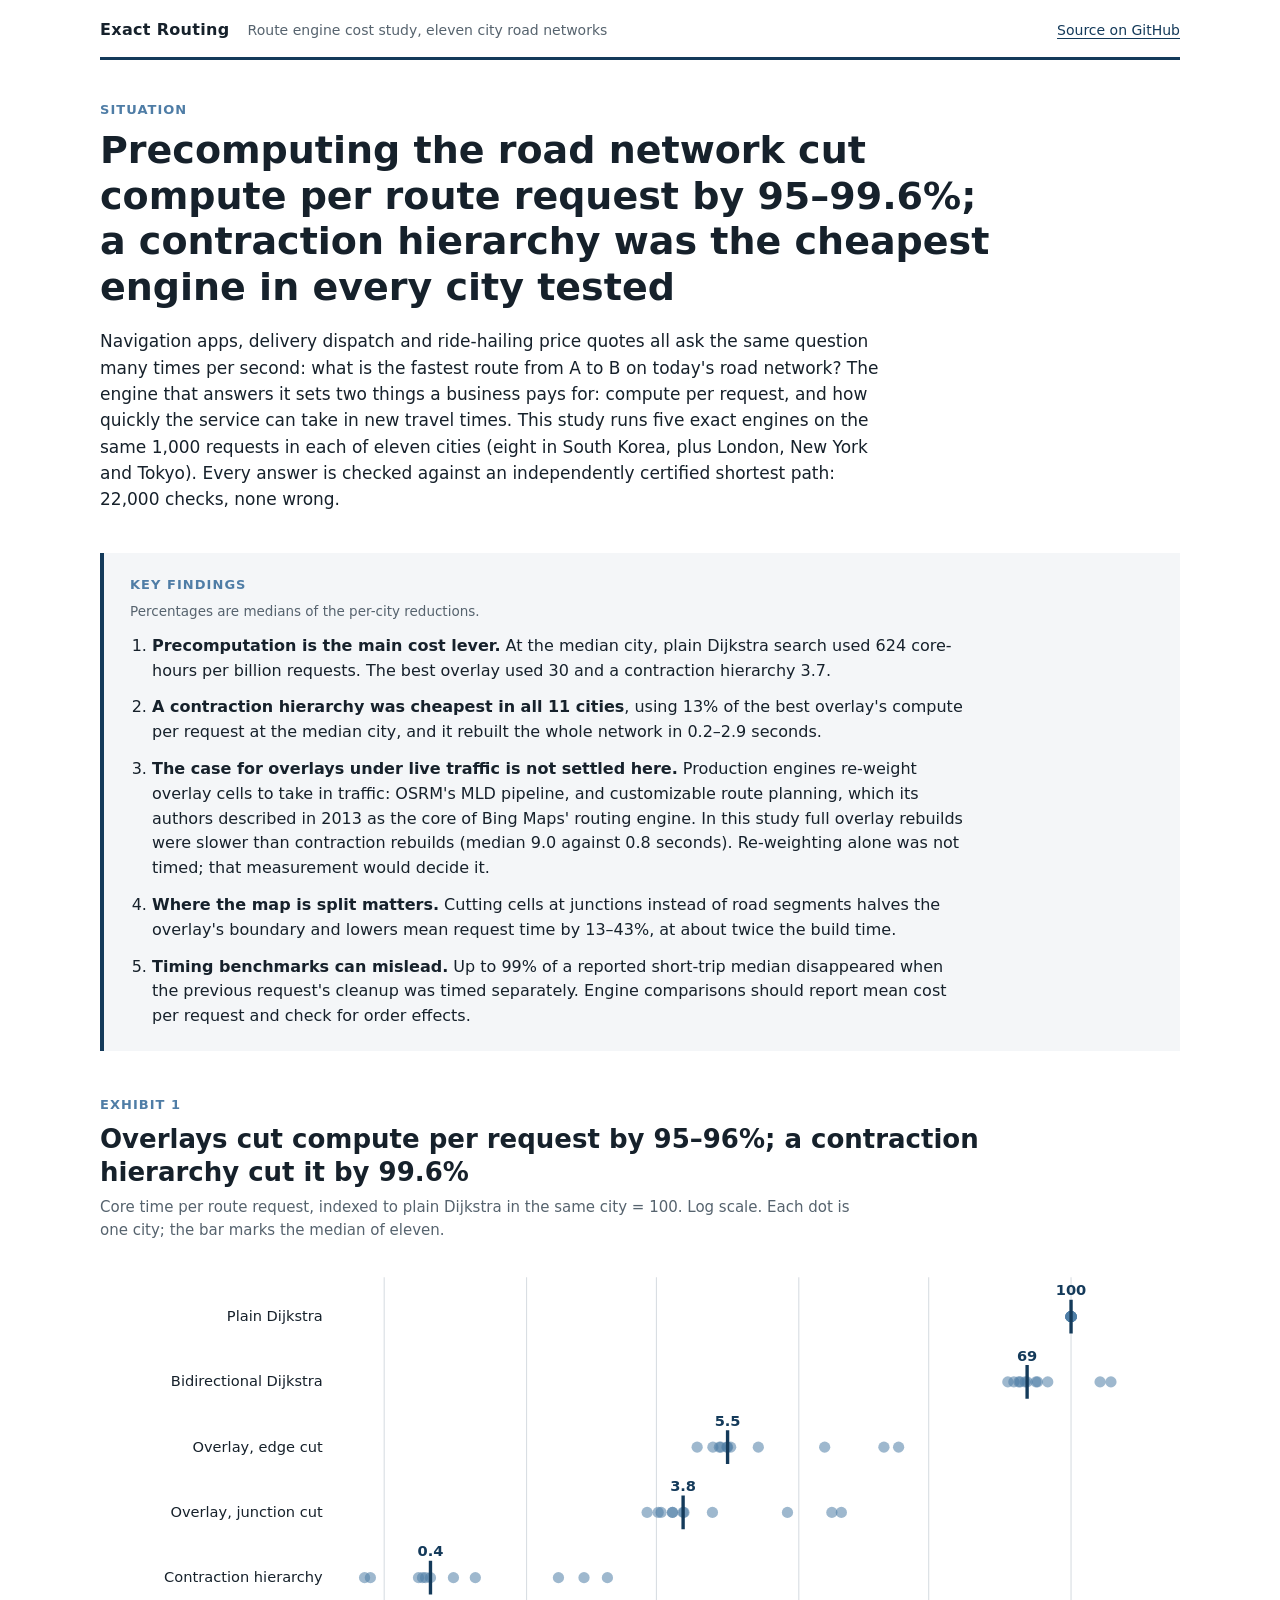
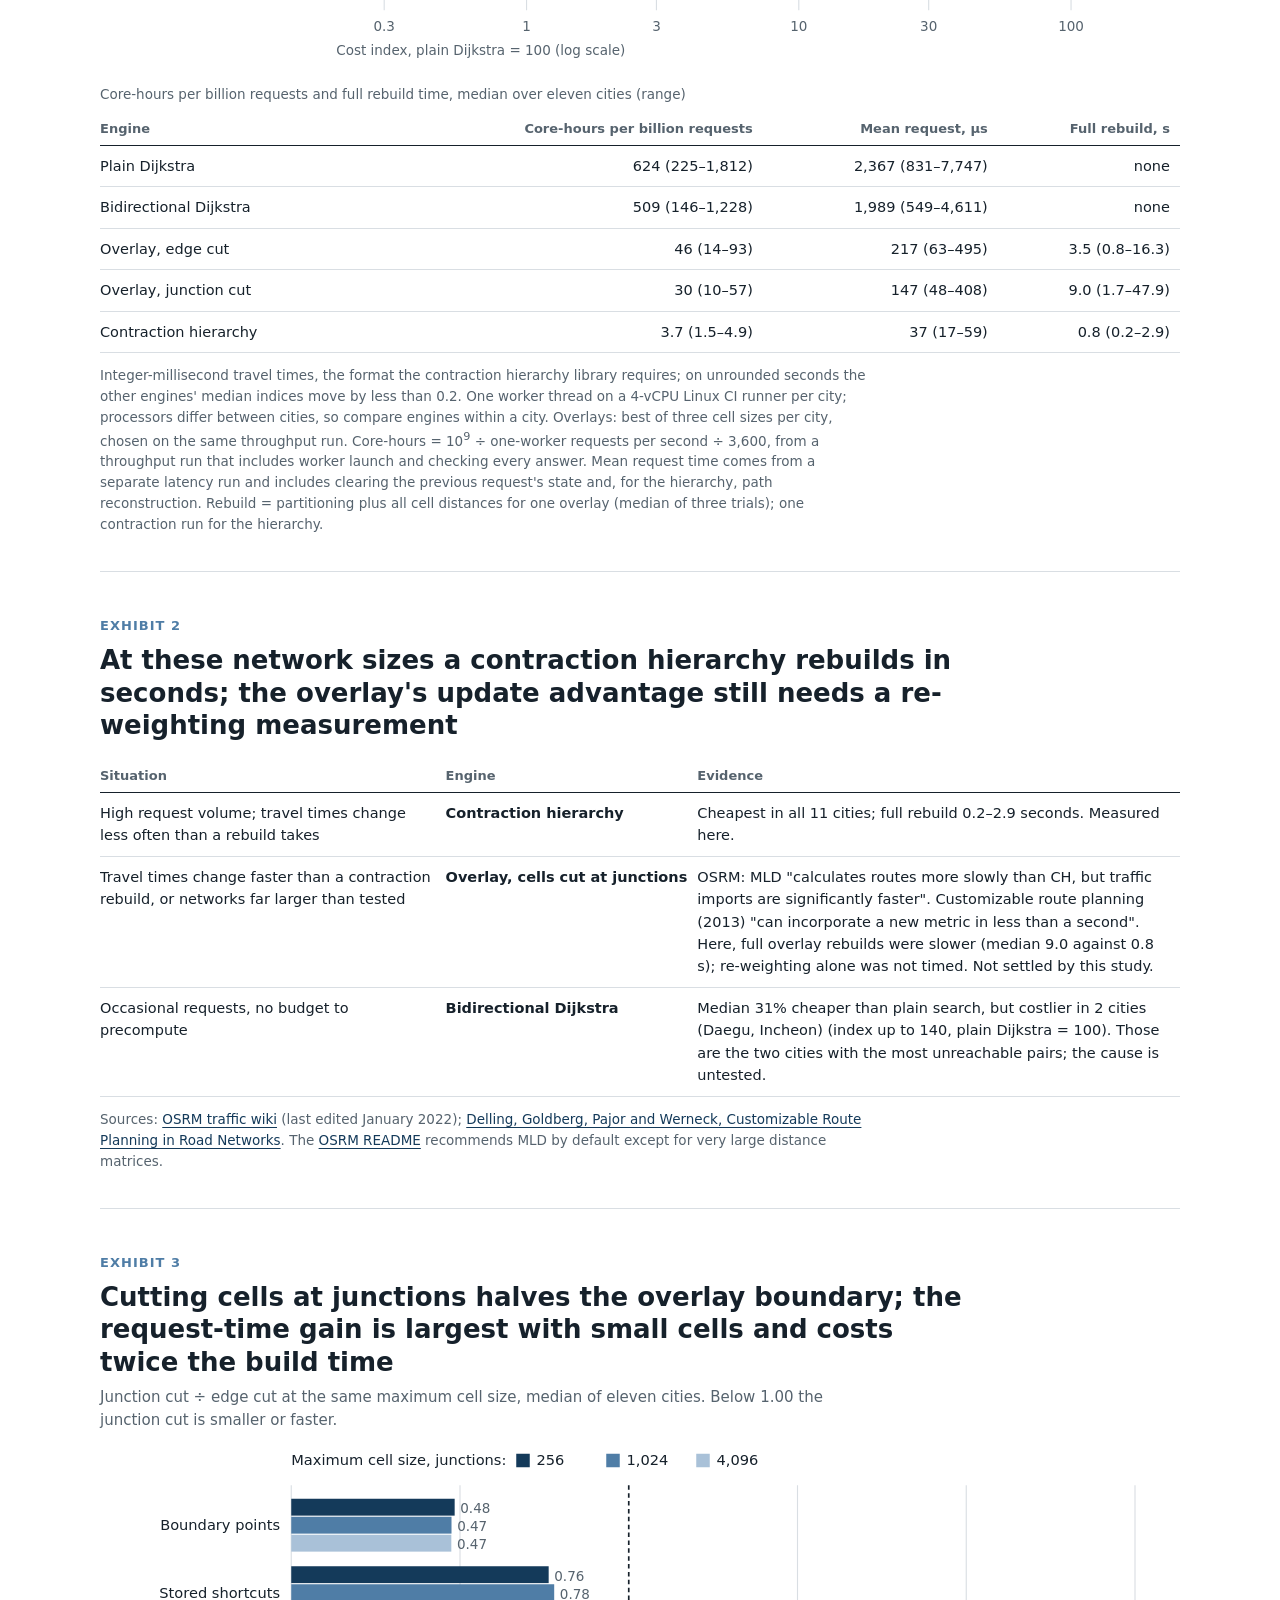
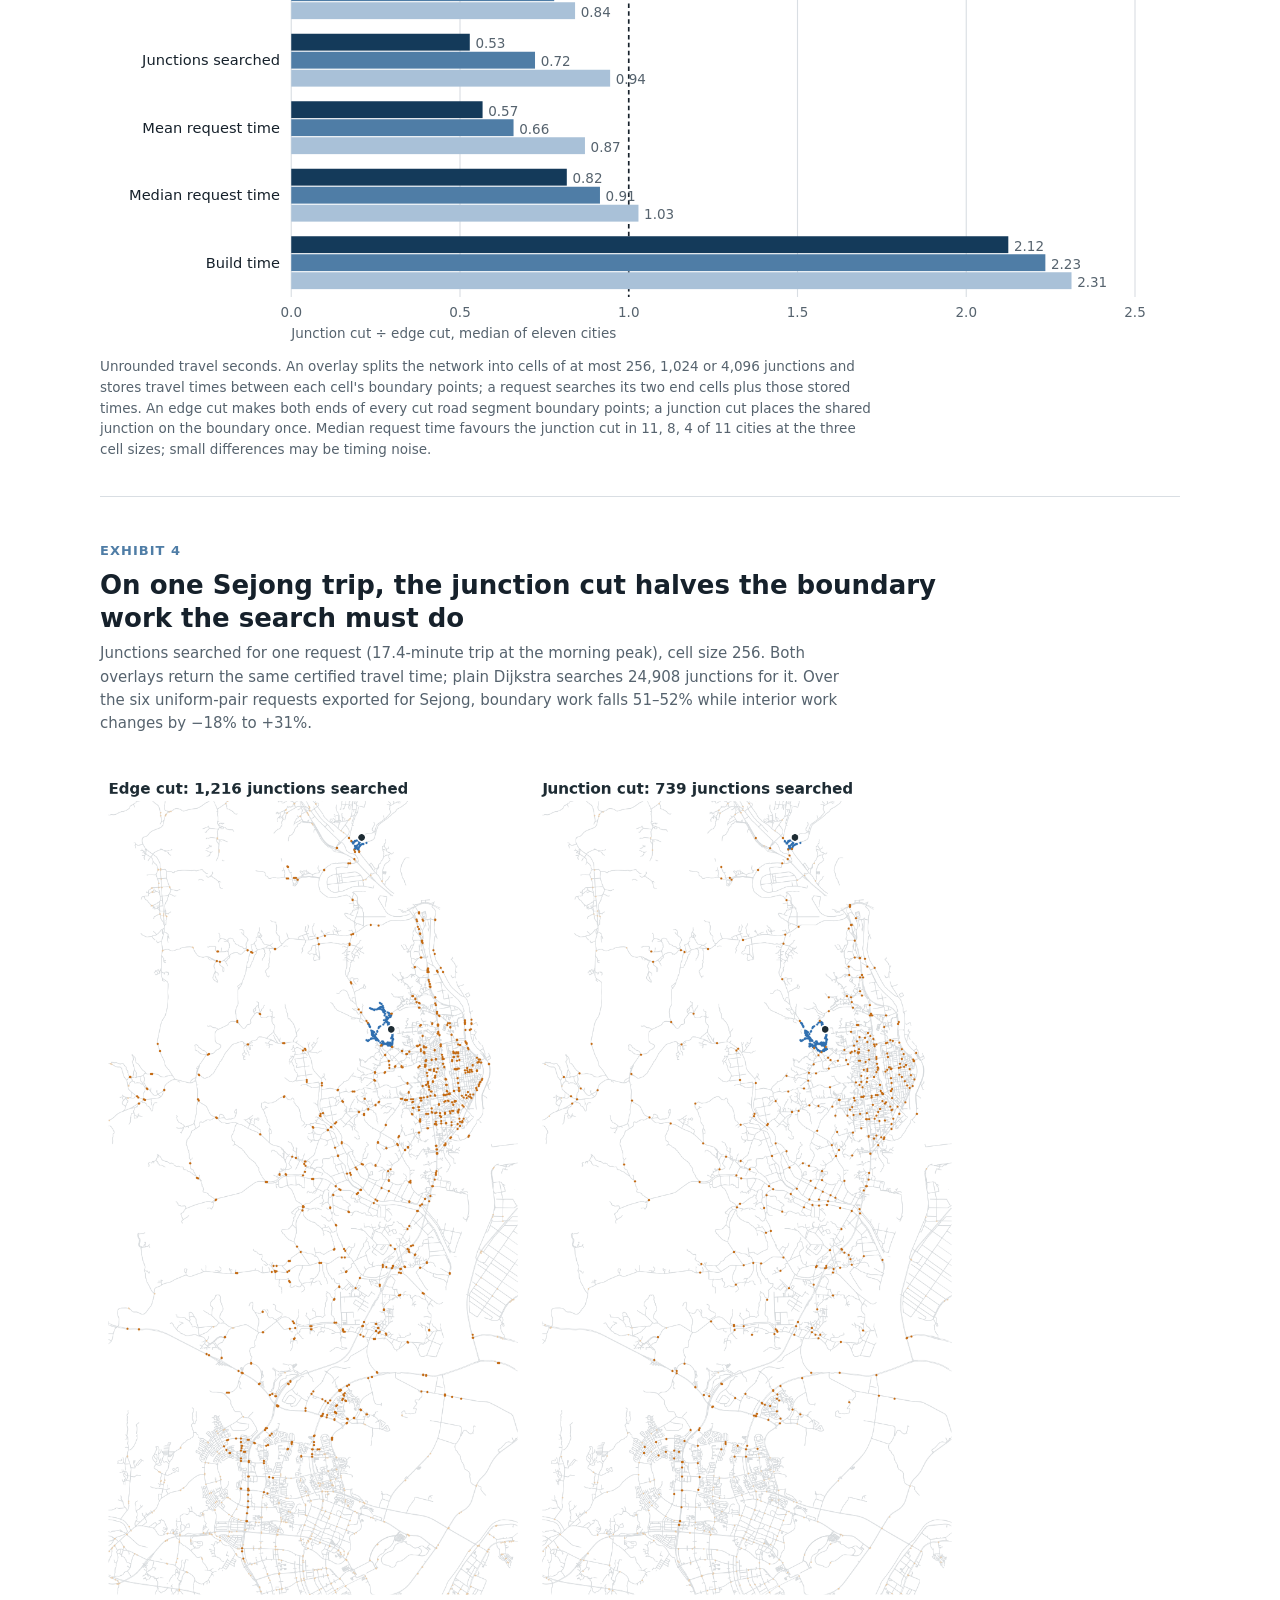
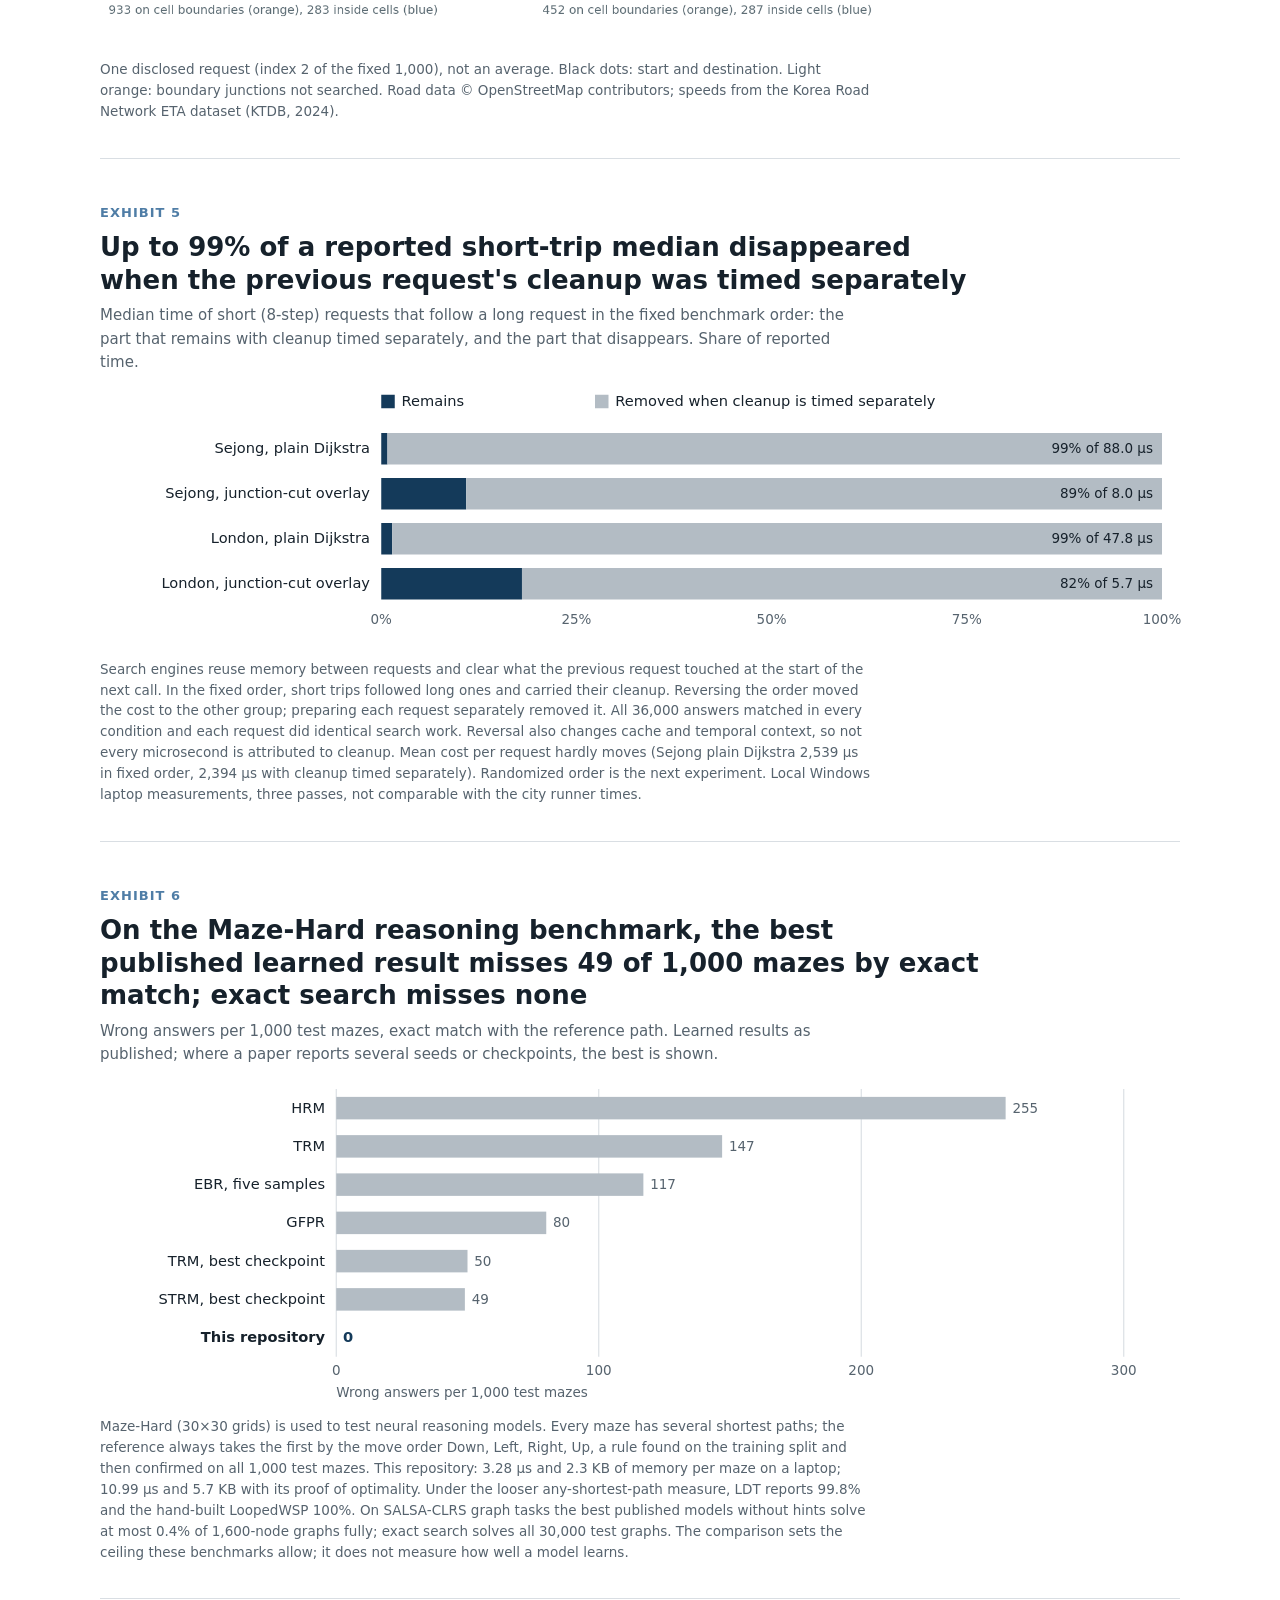
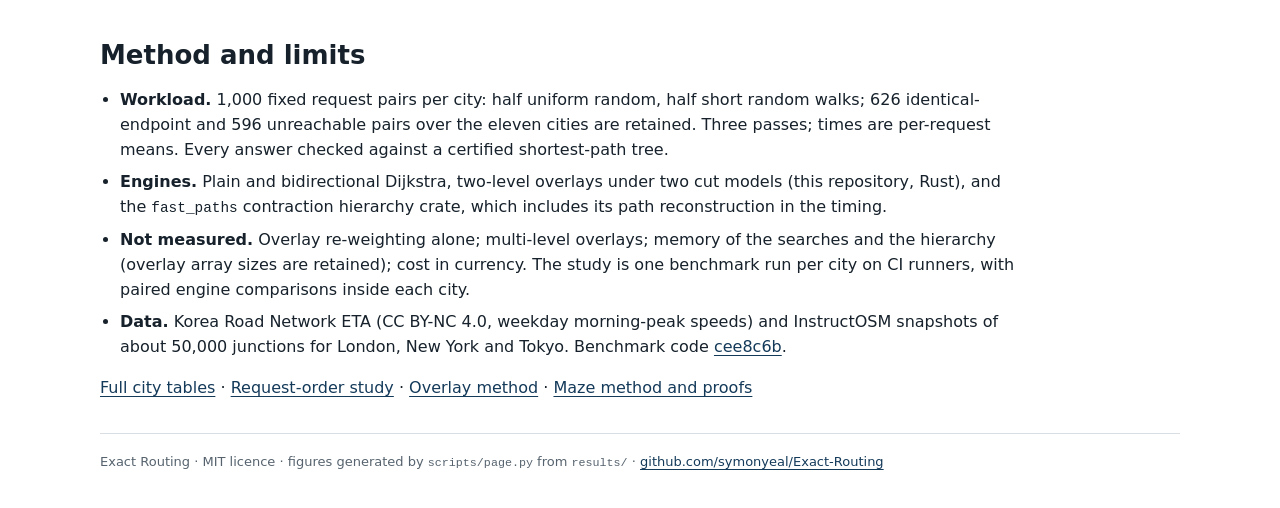
==== site/index.html @ 03e9a2f9 "Replace map viewer with a results page; rewrite README for engineers - site/: static results page wi" ====
<!doctype html>
<html lang="en">
<head>
<meta charset="utf-8">
<meta name="viewport" content="width=device-width,initial-scale=1">
<title>Exact Routing: route engine cost study</title>
<meta name="description" content="Compute cost per route request for five exact shortest-path engines on eleven city road networks, with every answer certified.">
<meta property="og:title" content="Exact Routing: route engine cost study">
<meta property="og:description" content="Compute per route request for five exact engines on eleven city road networks; 22,000 certified answers, none wrong.">
<meta property="og:image" content="sejong-query.png">
<link rel="icon" href="data:image/svg+xml,%3Csvg xmlns='http://www.w3.org/2000/svg' viewBox='0 0 32 32'%3E%3Crect width='32' height='32' rx='6' fill='%23143a5a'/%3E%3Cpath d='M7 24V8h6l6 8 6-8' fill='none' stroke='white' stroke-width='3'/%3E%3C/svg%3E">
<link rel="stylesheet" href="style.css">
<script defer src="data.js"></script>
<script defer src="app.js"></script>
</head>
<body>
<a class="skip" href="#summary">Skip to summary</a>
<header class="mast wrap">
  <a class="name" href="./">Exact Routing</a>
  <span class="what">Route engine cost study, eleven city road networks</span>
  <a class="repo" href="https://github.com/symonyeal/Exact-Routing">Source on GitHub</a>
</header>

<main>
<section class="lead wrap">
  <p class="kicker">Situation</p>
  <h1>Precomputing the road network cut compute per route request by <span data-fact="red_all">95–99.6%</span>; a contraction hierarchy was the cheapest engine in every city tested</h1>
  <p class="intro">Navigation apps, delivery dispatch and ride-hailing price quotes all ask the same question many times per second: what is the fastest route from A to B on today's road network? The engine that answers it sets two things a business pays for: compute per request, and how quickly the service can take in new travel times. This study runs five exact engines on the same 1,000 requests in each of eleven cities (eight in South Korea, plus London, New York and Tokyo). Every answer is checked against an independently certified shortest path: <span data-fact="answers">22,000</span> checks, none wrong.</p>
</section>

<section id="summary" class="wrap summary" aria-labelledby="summary-h">
  <h2 id="summary-h" class="label">Key findings</h2>
  <p class="aside">Percentages are medians of the per-city reductions.</p>
  <ol class="findings">
    <li><b>Precomputation is the main cost lever.</b> At the median city, plain Dijkstra search used <span data-fact="dijkstra_ch"></span> core-hours per billion requests. The best overlay used <span data-fact="hyper_ch"></span> and a contraction hierarchy <span data-fact="ch_ch"></span>.</li>
    <li><b>A contraction hierarchy was cheapest in <span data-fact="ch_wins"></span> cities</b>, using <span data-fact="ch_vs_hyper"></span> of the best overlay's compute per request at the median city, and it rebuilt the whole network in <span data-fact="ch_build"></span>.</li>
    <li><b>The case for overlays under live traffic is not settled here.</b> Production engines re-weight overlay cells to take in traffic: OSRM's MLD pipeline, and customizable route planning, which its authors described in 2013 as the core of Bing Maps' routing engine. In this study full overlay rebuilds were slower than contraction rebuilds (median <span data-fact="hyper_build"></span> against <span data-fact="ch_build_med"></span> seconds). Re-weighting alone was not timed; that measurement would decide it.</li>
    <li><b>Where the map is split matters.</b> Cutting cells at junctions instead of road segments halves the overlay's boundary and lowers mean request time by <span data-fact="cut_mean"></span>, at about twice the build time.</li>
    <li><b>Timing benchmarks can mislead.</b> Up to <span data-fact="carry_max"></span> of a reported short-trip median disappeared when the previous request's cleanup was timed separately. Engine comparisons should report mean cost per request and check for order effects.</li>
  </ol>
</section>

<section class="exhibit wrap" aria-labelledby="e1">
  <p class="num">Exhibit 1</p>
  <h2 id="e1">Overlays cut compute per request by <span data-fact="red_overlay">95–96%</span>; a contraction hierarchy cut it by <span data-fact="red_ch">99.6%</span></h2>
  <p class="sub">Core time per route request, indexed to plain Dijkstra in the same city = 100. Log scale. Each dot is one city; the bar marks the median of eleven.</p>
  <div id="cost-chart" class="chart" role="img" aria-label="Cost index by engine, one dot per city"></div>
  <div class="scroll"><table id="cost-table"><caption>Core-hours per billion requests and full rebuild time, median over eleven cities (range)</caption><thead><tr><th>Engine</th><th>Core-hours per billion requests</th><th>Mean request, µs</th><th>Full rebuild, s</th></tr></thead><tbody></tbody></table></div>
  <p class="note">Integer-millisecond travel times, the format the contraction hierarchy library requires; on unrounded seconds the other engines' median indices move by less than 0.2. One worker thread on a 4-vCPU Linux CI runner per city; processors differ between cities, so compare engines within a city. Overlays: best of three cell sizes per city, chosen on the same throughput run. Core-hours = 10<sup>9</sup> ÷ one-worker requests per second ÷ 3,600, from a throughput run that includes worker launch and checking every answer. Mean request time comes from a separate latency run and includes clearing the previous request's state and, for the hierarchy, path reconstruction. Rebuild = partitioning plus all cell distances for one overlay (median of three trials); one contraction run for the hierarchy.</p>
</section>

<section class="exhibit wrap" aria-labelledby="e2">
  <p class="num">Exhibit 2</p>
  <h2 id="e2">At these network sizes a contraction hierarchy rebuilds in seconds; the overlay's update advantage still needs a re-weighting measurement</h2>
  <div class="scroll"><table class="decide">
    <thead><tr><th>Situation</th><th>Engine</th><th>Evidence</th></tr></thead>
    <tbody>
      <tr><td>High request volume; travel times change less often than a rebuild takes</td><td>Contraction hierarchy</td><td>Cheapest in <span data-fact="ch_wins"></span> cities; full rebuild <span data-fact="ch_build"></span>. Measured here.</td></tr>
      <tr><td>Travel times change faster than a contraction rebuild, or networks far larger than tested</td><td>Overlay, cells cut at junctions</td><td>OSRM: MLD "calculates routes more slowly than CH, but traffic imports are significantly faster". Customizable route planning (2013) "can incorporate a new metric in less than a second". Here, full overlay rebuilds were slower (median <span data-fact="hyper_build"></span> against <span data-fact="ch_build_med"></span> s); re-weighting alone was not timed. Not settled by this study.</td></tr>
      <tr><td>Occasional requests, no budget to precompute</td><td>Bidirectional Dijkstra</td><td>Median <span data-fact="bidi_saving"></span> cheaper than plain search, but costlier in <span data-fact="bidi_over"></span> (index up to <span data-fact="bidi_max"></span>, plain Dijkstra = 100). Those are the two cities with the most unreachable pairs; the cause is untested.</td></tr>
    </tbody>
  </table></div>
  <p class="note">Sources: <a href="https://github.com/Project-OSRM/osrm-backend/wiki/Traffic">OSRM traffic wiki</a> (last edited January 2022); <a href="https://www.microsoft.com/en-us/research/publication/customizable-route-planning-in-road-networks/">Delling, Goldberg, Pajor and Werneck, Customizable Route Planning in Road Networks</a>. The <a href="https://github.com/Project-OSRM/osrm-backend">OSRM README</a> recommends MLD by default except for very large distance matrices.</p>
</section>

<section class="exhibit wrap" aria-labelledby="e3">
  <p class="num">Exhibit 3</p>
  <h2 id="e3">Cutting cells at junctions halves the overlay boundary; the request-time gain is largest with small cells and costs twice the build time</h2>
  <p class="sub">Junction cut ÷ edge cut at the same maximum cell size, median of eleven cities. Below 1.00 the junction cut is smaller or faster.</p>
  <div id="cut-chart" class="chart" role="img" aria-label="Junction cut to edge cut ratios by measure and cell size"></div>
  <p class="note">Unrounded travel seconds. An overlay splits the network into cells of at most 256, 1,024 or 4,096 junctions and stores travel times between each cell's boundary points; a request searches its two end cells plus those stored times. An edge cut makes both ends of every cut road segment boundary points; a junction cut places the shared junction on the boundary once. Median request time favours the junction cut in <span data-fact="p50_wins"></span> cities at the three cell sizes; small differences may be timing noise.</p>
</section>

<section class="exhibit wrap" aria-labelledby="e4">
  <p class="num">Exhibit 4</p>
  <h2 id="e4">On one Sejong trip, the junction cut halves the boundary work the search must do</h2>
  <p class="sub">Junctions searched for one request (17.4-minute trip at the morning peak), cell size 256. Both overlays return the same certified travel time; plain Dijkstra searches 24,908 junctions for it. Over the six uniform-pair requests exported for Sejong, boundary work falls 51–52% while interior work changes by −18% to +31%.</p>
  <figure><img src="sejong-query.png" width="1425" height="1488" alt="Two maps of Sejong. Left, edge cut: 933 boundary junctions and 283 interior junctions searched. Right, junction cut: 452 boundary and 287 interior junctions searched."></figure>
  <p class="note">One disclosed request (index 2 of the fixed 1,000), not an average. Black dots: start and destination. Light orange: boundary junctions not searched. Road data © OpenStreetMap contributors; speeds from the Korea Road Network ETA dataset (KTDB, 2024).</p>
</section>

<section class="exhibit wrap" aria-labelledby="e5">
  <p class="num">Exhibit 5</p>
  <h2 id="e5">Up to <span data-fact="carry_max">99%</span> of a reported short-trip median disappeared when the previous request's cleanup was timed separately</h2>
  <p class="sub">Median time of short (8-step) requests that follow a long request in the fixed benchmark order: the part that remains with cleanup timed separately, and the part that disappears. Share of reported time.</p>
  <div id="order-chart" class="chart" role="img" aria-label="Share of reported time that is inherited cleanup"></div>
  <p class="note">Search engines reuse memory between requests and clear what the previous request touched at the start of the next call. In the fixed order, short trips followed long ones and carried their cleanup. Reversing the order moved the cost to the other group; preparing each request separately removed it. All 36,000 answers matched in every condition and each request did identical search work. Reversal also changes cache and temporal context, so not every microsecond is attributed to cleanup. Mean cost per request hardly moves (Sejong plain Dijkstra 2,539 µs in fixed order, 2,394 µs with cleanup timed separately). Randomized order is the next experiment. Local Windows laptop measurements, three passes, not comparable with the city runner times.</p>
</section>

<section class="exhibit wrap" aria-labelledby="e6">
  <p class="num">Exhibit 6</p>
  <h2 id="e6">On the Maze-Hard reasoning benchmark, the best published learned result misses <span data-fact="maze_best">49</span> of 1,000 mazes by exact match; exact search misses none</h2>
  <p class="sub">Wrong answers per 1,000 test mazes, exact match with the reference path. Learned results as published; where a paper reports several seeds or checkpoints, the best is shown.</p>
  <div id="maze-chart" class="chart" role="img" aria-label="Wrong answers per 1,000 mazes by method"></div>
  <p class="note">Maze-Hard (30×30 grids) is used to test neural reasoning models. Every maze has several shortest paths; the reference always takes the first by the move order Down, Left, Right, Up, a rule found on the training split and then confirmed on all 1,000 test mazes. This repository: <span data-fact="maze_us"></span> µs and <span data-fact="maze_heap"></span> of memory per maze on a laptop; <span data-fact="maze_cert_us"></span> µs and <span data-fact="maze_cert_heap"></span> with its proof of optimality. Under the looser any-shortest-path measure, LDT reports 99.8% and the hand-built LoopedWSP 100%. On SALSA-CLRS graph tasks the best published models without hints solve at most 0.4% of 1,600-node graphs fully; exact search solves all <span data-fact="salsa"></span> test graphs. The comparison sets the ceiling these benchmarks allow; it does not measure how well a model learns.</p>
</section>

<section class="wrap method" aria-labelledby="m">
  <h2 id="m">Method and limits</h2>
  <ul>
    <li><b>Workload.</b> 1,000 fixed request pairs per city: half uniform random, half short random walks; 626 identical-endpoint and 596 unreachable pairs over the eleven cities are retained. Three passes; times are per-request means. Every answer checked against a certified shortest-path tree.</li>
    <li><b>Engines.</b> Plain and bidirectional Dijkstra, two-level overlays under two cut models (this repository, Rust), and the <code>fast_paths</code> contraction hierarchy crate, which includes its path reconstruction in the timing.</li>
    <li><b>Not measured.</b> Overlay re-weighting alone; multi-level overlays; memory of the searches and the hierarchy (overlay array sizes are retained); cost in currency. The study is one benchmark run per city on CI runners, with paired engine comparisons inside each city.</li>
    <li><b>Data.</b> Korea Road Network ETA (CC BY-NC 4.0, weekday morning-peak speeds) and InstructOSM snapshots of about 50,000 junctions for London, New York and Tokyo. Benchmark code <a id="producer" href="https://github.com/symonyeal/Exact-Routing">cee8c6b</a>.</li>
  </ul>
  <p><a href="https://github.com/symonyeal/Exact-Routing/blob/main/results/metro.md">Full city tables</a> · <a href="https://github.com/symonyeal/Exact-Routing/blob/main/results/insights.md">Request-order study</a> · <a href="https://github.com/symonyeal/Exact-Routing/blob/main/docs/sparse.md">Overlay method</a> · <a href="https://github.com/symonyeal/Exact-Routing/blob/main/docs/grid.md">Maze method and proofs</a></p>
</section>
</main>

<footer class="wrap foot">Exact Routing · MIT licence · figures generated by <code>scripts/page.py</code> from <code>results/</code> · <a href="https://github.com/symonyeal/Exact-Routing">github.com/symonyeal/Exact-Routing</a></footer>
</body>
</html>
---- site/style.css ----
:root {
  --bg: #ffffff;
  --ink: #16212b;
  --muted: #56636e;
  --rule: #d9dee3;
  --accent: #143a5a;
  --accent-2: #4f7da6;
  --accent-3: #a9c1d8;
  --context: #b3bcc4;
  --warn: #b5541c;
  --panel: #f4f6f8;
  color-scheme: light;
}
@media (prefers-color-scheme: dark) {
  :root:not([data-theme="light"]) {
    --bg: #11171d; --ink: #e6eaee; --muted: #9aa6b1; --rule: #2a333c; --accent: #8db8e0;
    --accent-2: #5f8fbb; --accent-3: #36516b; --context: #56636e; --warn: #e08a52; --panel: #182029;
    color-scheme: dark;
  }
}
:root[data-theme="dark"] {
  --bg: #11171d; --ink: #e6eaee; --muted: #9aa6b1; --rule: #2a333c; --accent: #8db8e0;
  --accent-2: #5f8fbb; --accent-3: #36516b; --context: #56636e; --warn: #e08a52; --panel: #182029;
  color-scheme: dark;
}

* { box-sizing: border-box; }
body { margin: 0; background: var(--bg); color: var(--ink);
  font: 16px/1.55 "Segoe UI", system-ui, -apple-system, Helvetica, Arial, sans-serif; }
a { color: var(--accent); text-underline-offset: 3px; }
a:focus-visible { outline: 2px solid var(--accent); outline-offset: 2px; }
code { font: 0.9em ui-monospace, Consolas, monospace; }
.wrap { width: min(1080px, 100% - 32px); margin-inline: auto; }
.skip { position: absolute; left: -999px; }
.skip:focus { left: 12px; top: 12px; background: var(--bg); padding: 8px; z-index: 2; }

.mast { display: flex; flex-wrap: wrap; align-items: baseline; gap: 6px 18px; padding: 18px 0 14px;
  border-bottom: 3px solid var(--accent); }
.name { font-weight: 700; color: var(--ink); text-decoration: none; letter-spacing: .02em; }
.what { color: var(--muted); font-size: 14px; }
.repo { margin-left: auto; font-size: 14px; }

.lead { padding: 40px 0 8px; }
.kicker, .num, .label { font-size: 13px; font-weight: 700; letter-spacing: .08em; text-transform: uppercase;
  color: var(--accent-2); margin: 0 0 8px; }
h1 { font-size: clamp(26px, 3.4vw, 38px); line-height: 1.2; font-weight: 650; margin: 0 0 18px; max-width: 30ch; max-width: 900px; }
.intro { max-width: 72ch; color: var(--ink); font-size: 17px; margin: 0; }

.summary { margin-top: 32px; padding: 22px 26px; background: var(--panel); border-left: 4px solid var(--accent); }
.findings { margin: 0; padding-left: 22px; }
.findings li { margin: 0 0 12px; max-width: 80ch; }
.findings li:last-child { margin-bottom: 0; }
.findings b { color: var(--ink); }

.exhibit { padding: 44px 0 8px; border-bottom: 1px solid var(--rule); }
.exhibit h2, .method h2 { font-size: clamp(20px, 2.3vw, 26px); line-height: 1.25; font-weight: 650; margin: 0 0 8px; max-width: 880px; }
.sub { color: var(--muted); margin: 0 0 14px; max-width: 80ch; font-size: 15px; }
.note { color: var(--muted); font-size: 13.5px; max-width: 90ch; margin: 12px 0 28px; }
.chart { width: 100%; margin-bottom: 14px; }
.plot { display: block; overflow: visible; font-family: inherit; }
.plot text { fill: var(--ink); font-size: 13px; }
.plot .tick, .plot .axis, .plot .small { fill: var(--muted); font-size: 12px; }
.plot .value { fill: var(--accent); font-weight: 600; font-size: 13px; }
.plot .strong { font-weight: 650; }
.plot .inbar { fill: var(--ink); font-size: 12px; }
.plot .grid { stroke: var(--rule); stroke-width: 1; }
.plot .ref { stroke: var(--ink); stroke-width: 1.5; stroke-dasharray: 4 3; }
.plot .dot { fill: var(--accent-2); fill-opacity: .55; }
.plot .median { stroke: var(--accent); stroke-width: 3; }
.plot .s0 { fill: var(--accent); }
.plot .s1 { fill: var(--accent-2); }
.plot .s2 { fill: var(--accent-3); }
.plot .ctx { fill: var(--context); }
figure { margin: 0; }
figure img { width: 100%; max-width: 860px; height: auto; display: block; }
@media (prefers-color-scheme: dark) { :root:not([data-theme="light"]) figure img { border-radius: 4px; } }

.scroll { overflow-x: auto; }
table { border-collapse: collapse; width: 100%; font-size: 14.5px; font-variant-numeric: tabular-nums; margin-top: 8px; }
caption { text-align: left; color: var(--muted); font-size: 13.5px; padding-bottom: 6px; }
th { text-align: left; font-weight: 600; font-size: 13px; color: var(--muted); border-bottom: 1px solid var(--ink); padding: 8px 10px 6px 0; vertical-align: bottom; }
td { border-bottom: 1px solid var(--rule); padding: 9px 10px 9px 0; vertical-align: top; }
#cost-table td:not(:first-child), #cost-table th:not(:first-child) { text-align: right; }
.decide td:nth-child(2) { font-weight: 600; white-space: nowrap; }
.decide td:first-child { width: 32%; }

.method { padding: 40px 0 16px; }
.method ul { padding-left: 20px; max-width: 90ch; }
.method li { margin-bottom: 8px; }
.foot { border-top: 1px solid var(--rule); padding: 18px 0 36px; color: var(--muted); font-size: 13px; }

@media (max-width: 640px) {
  .repo { margin-left: 0; }
  .summary { padding: 18px 16px; }
  .decide td:nth-child(2) { white-space: normal; }
}
.aside { color: var(--muted); font-size: 13.5px; margin: -2px 0 12px; }
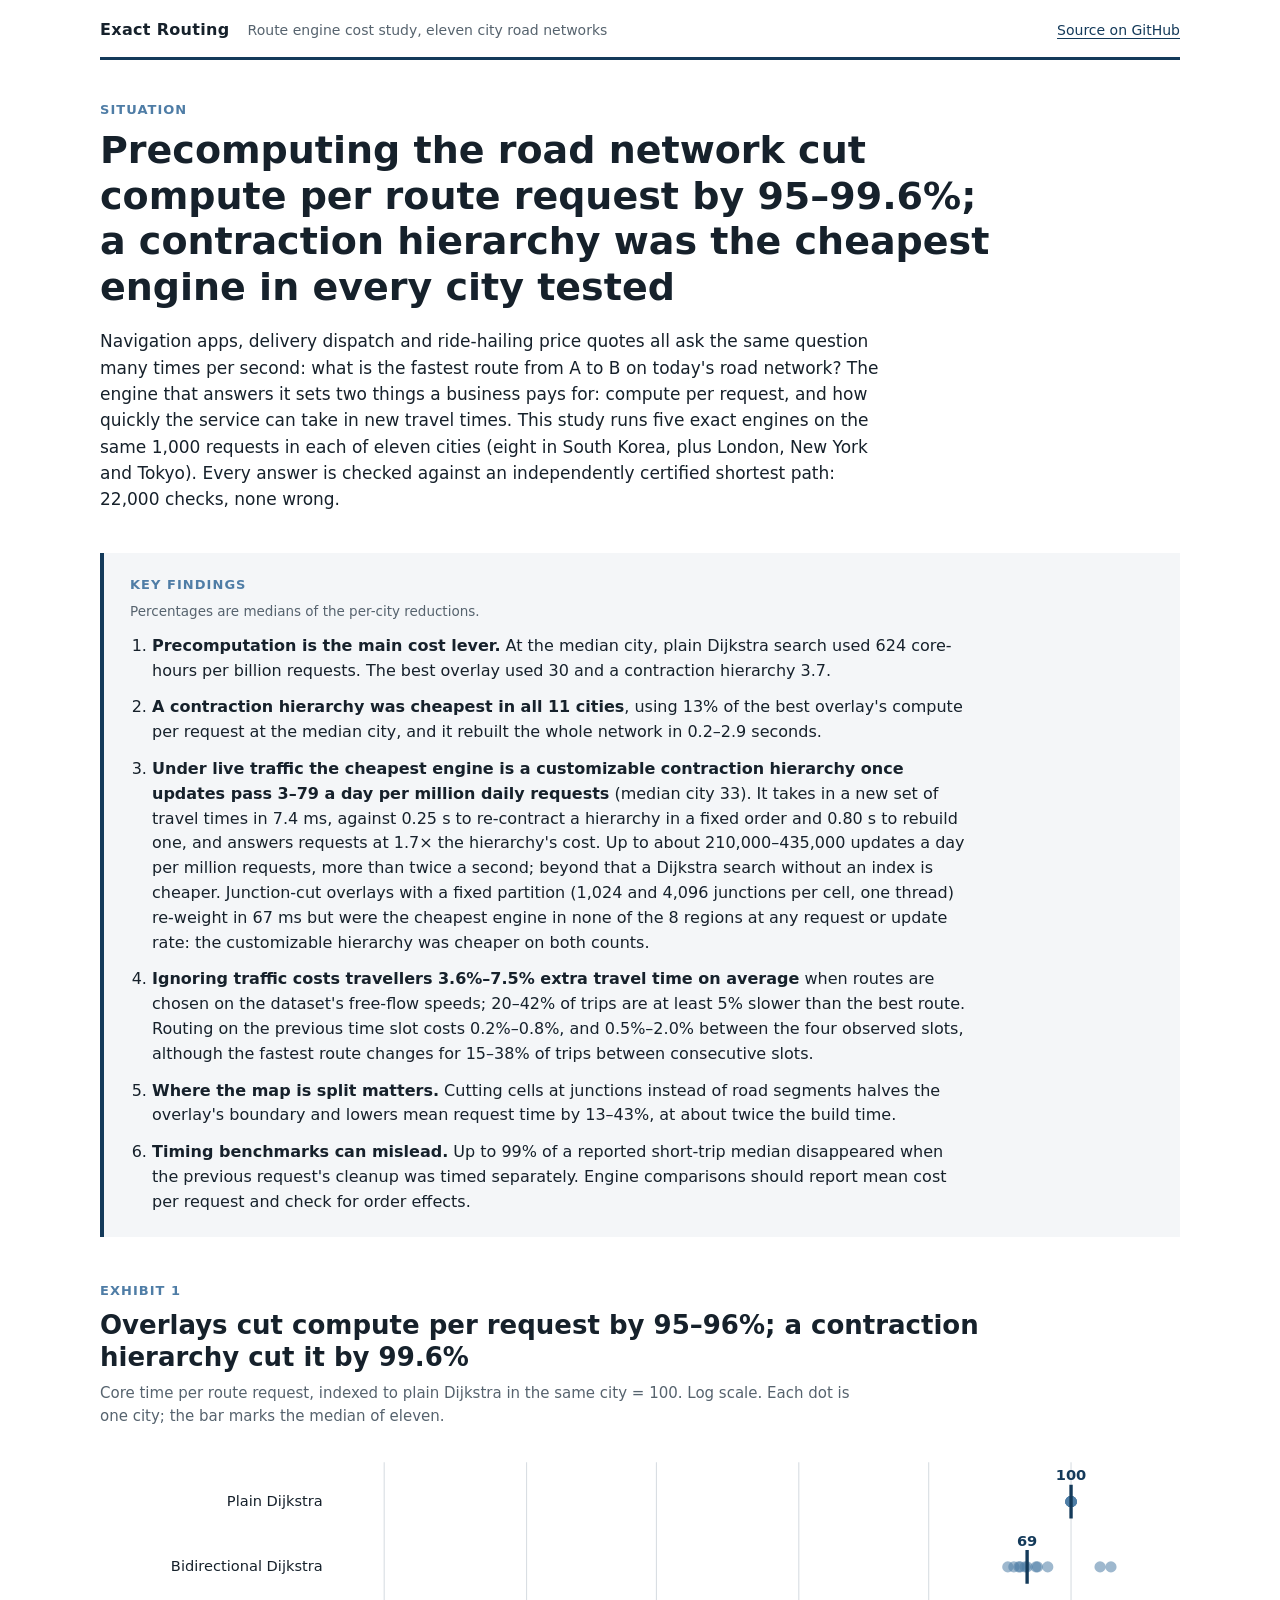
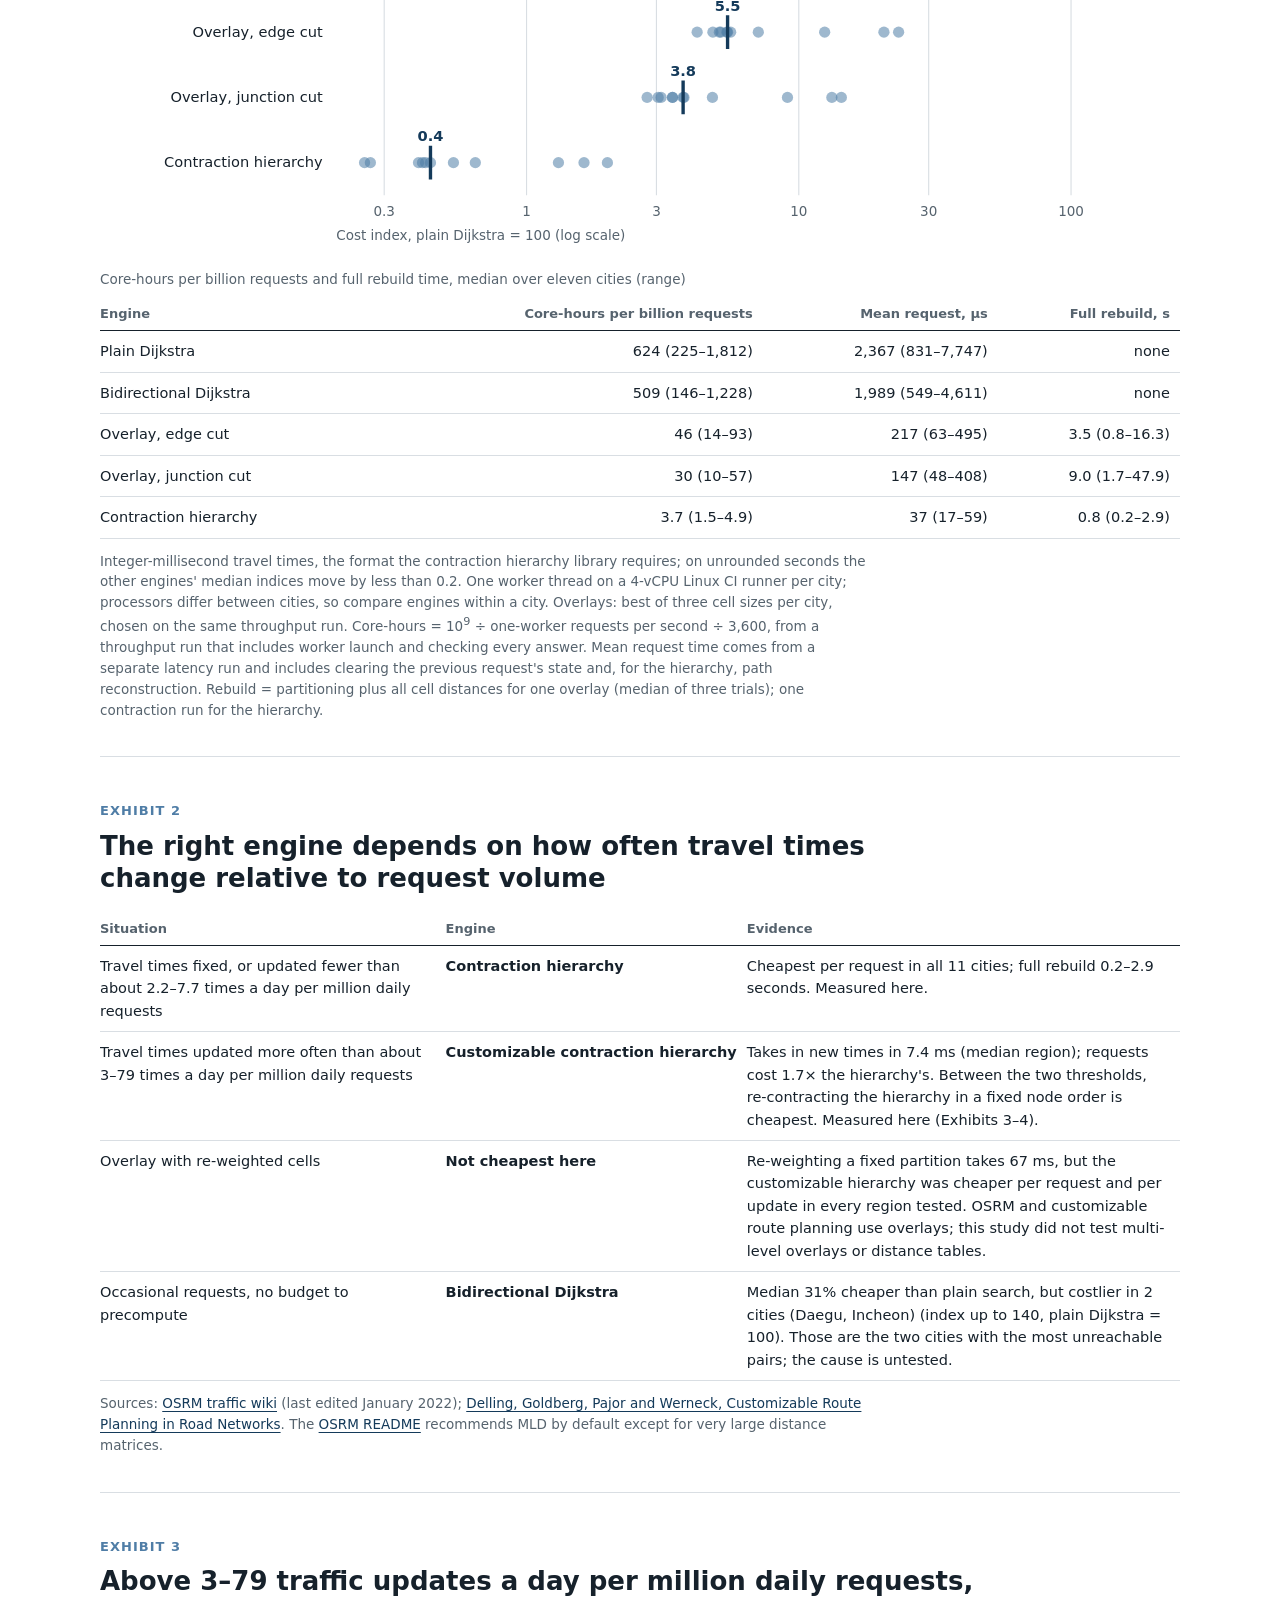
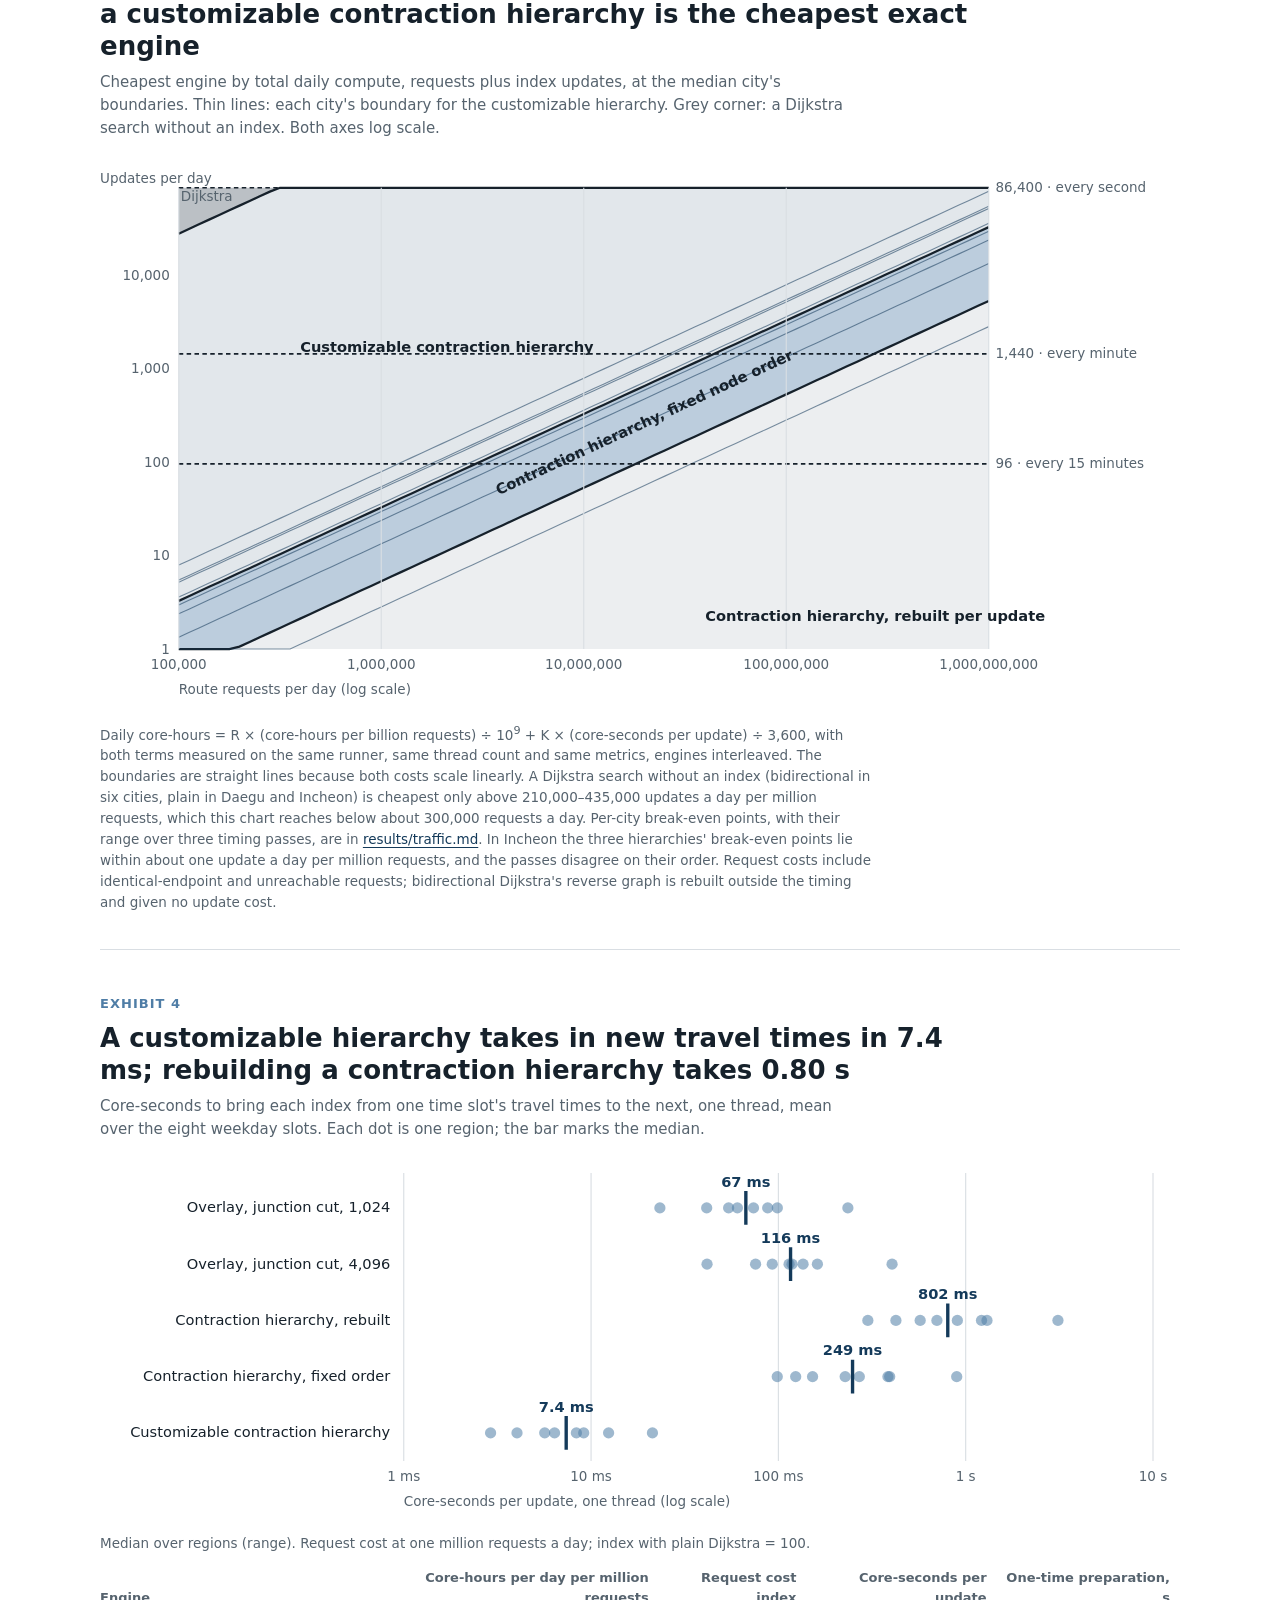
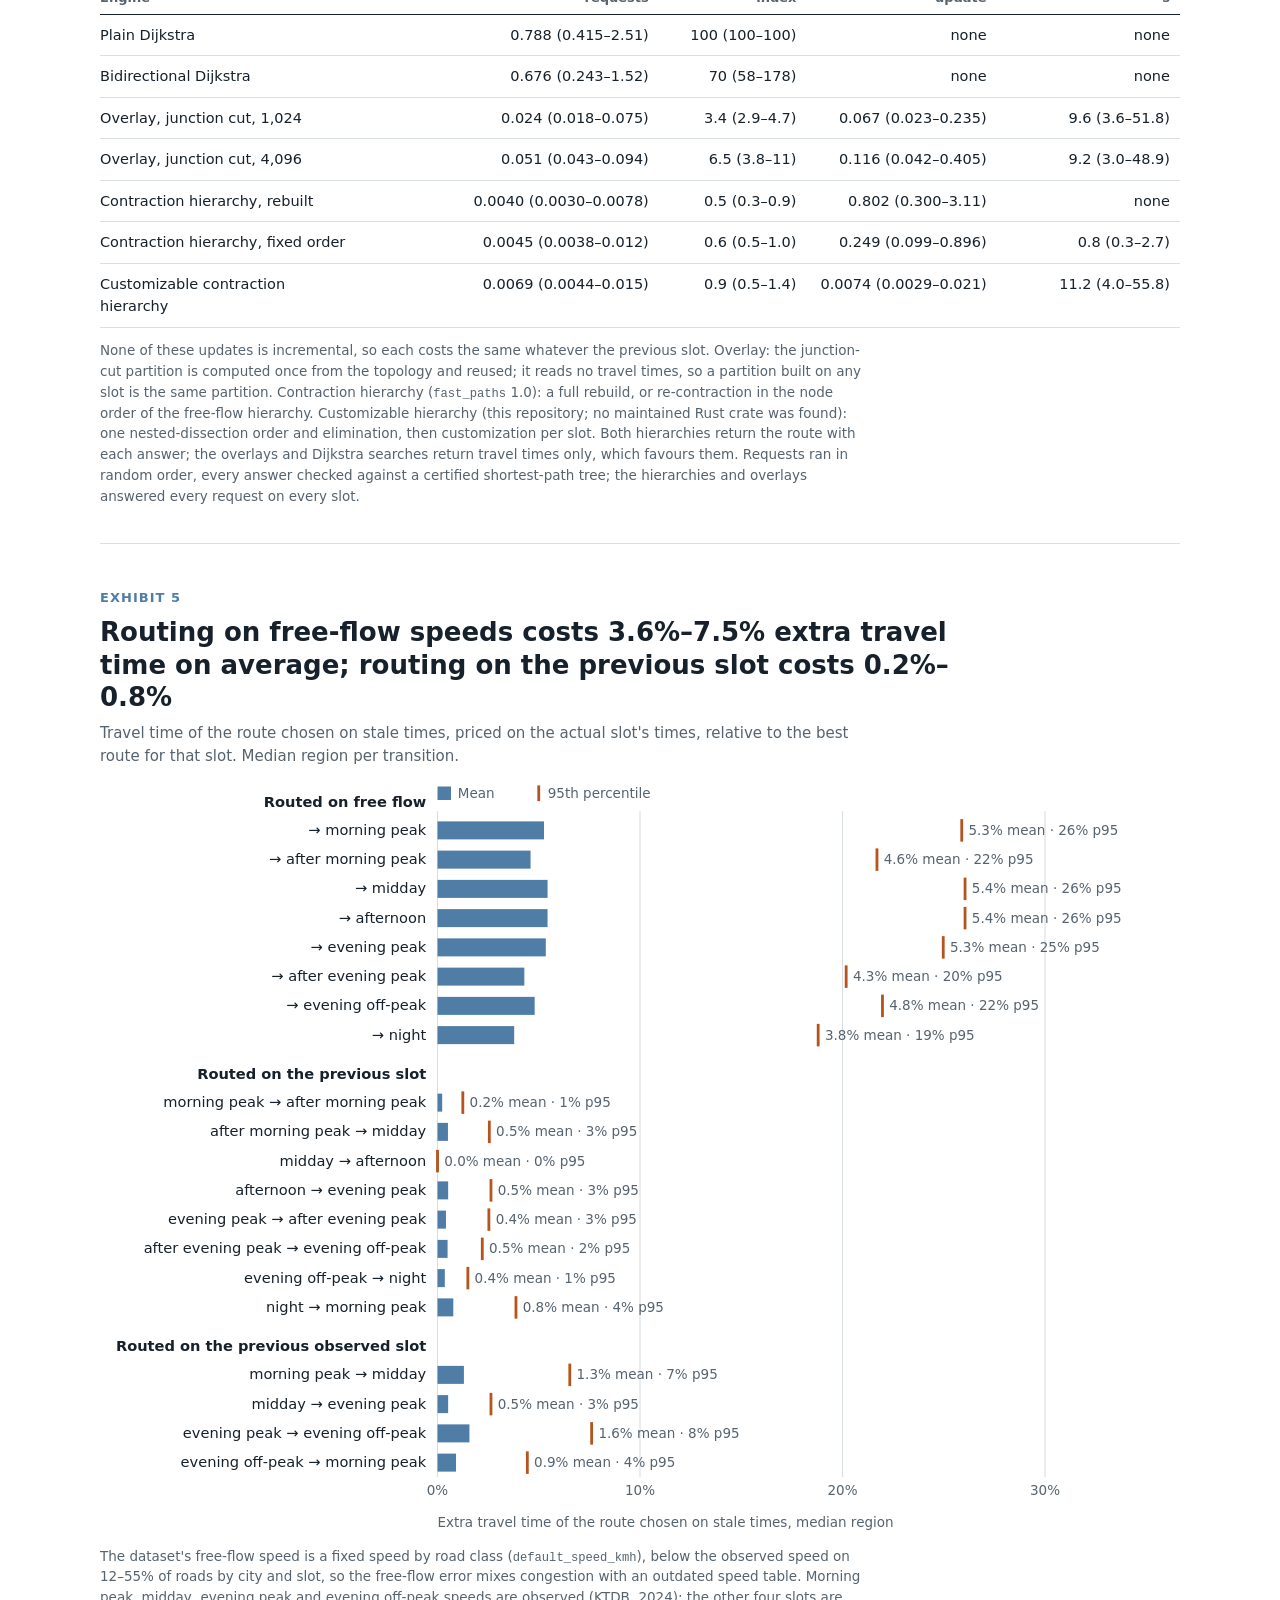
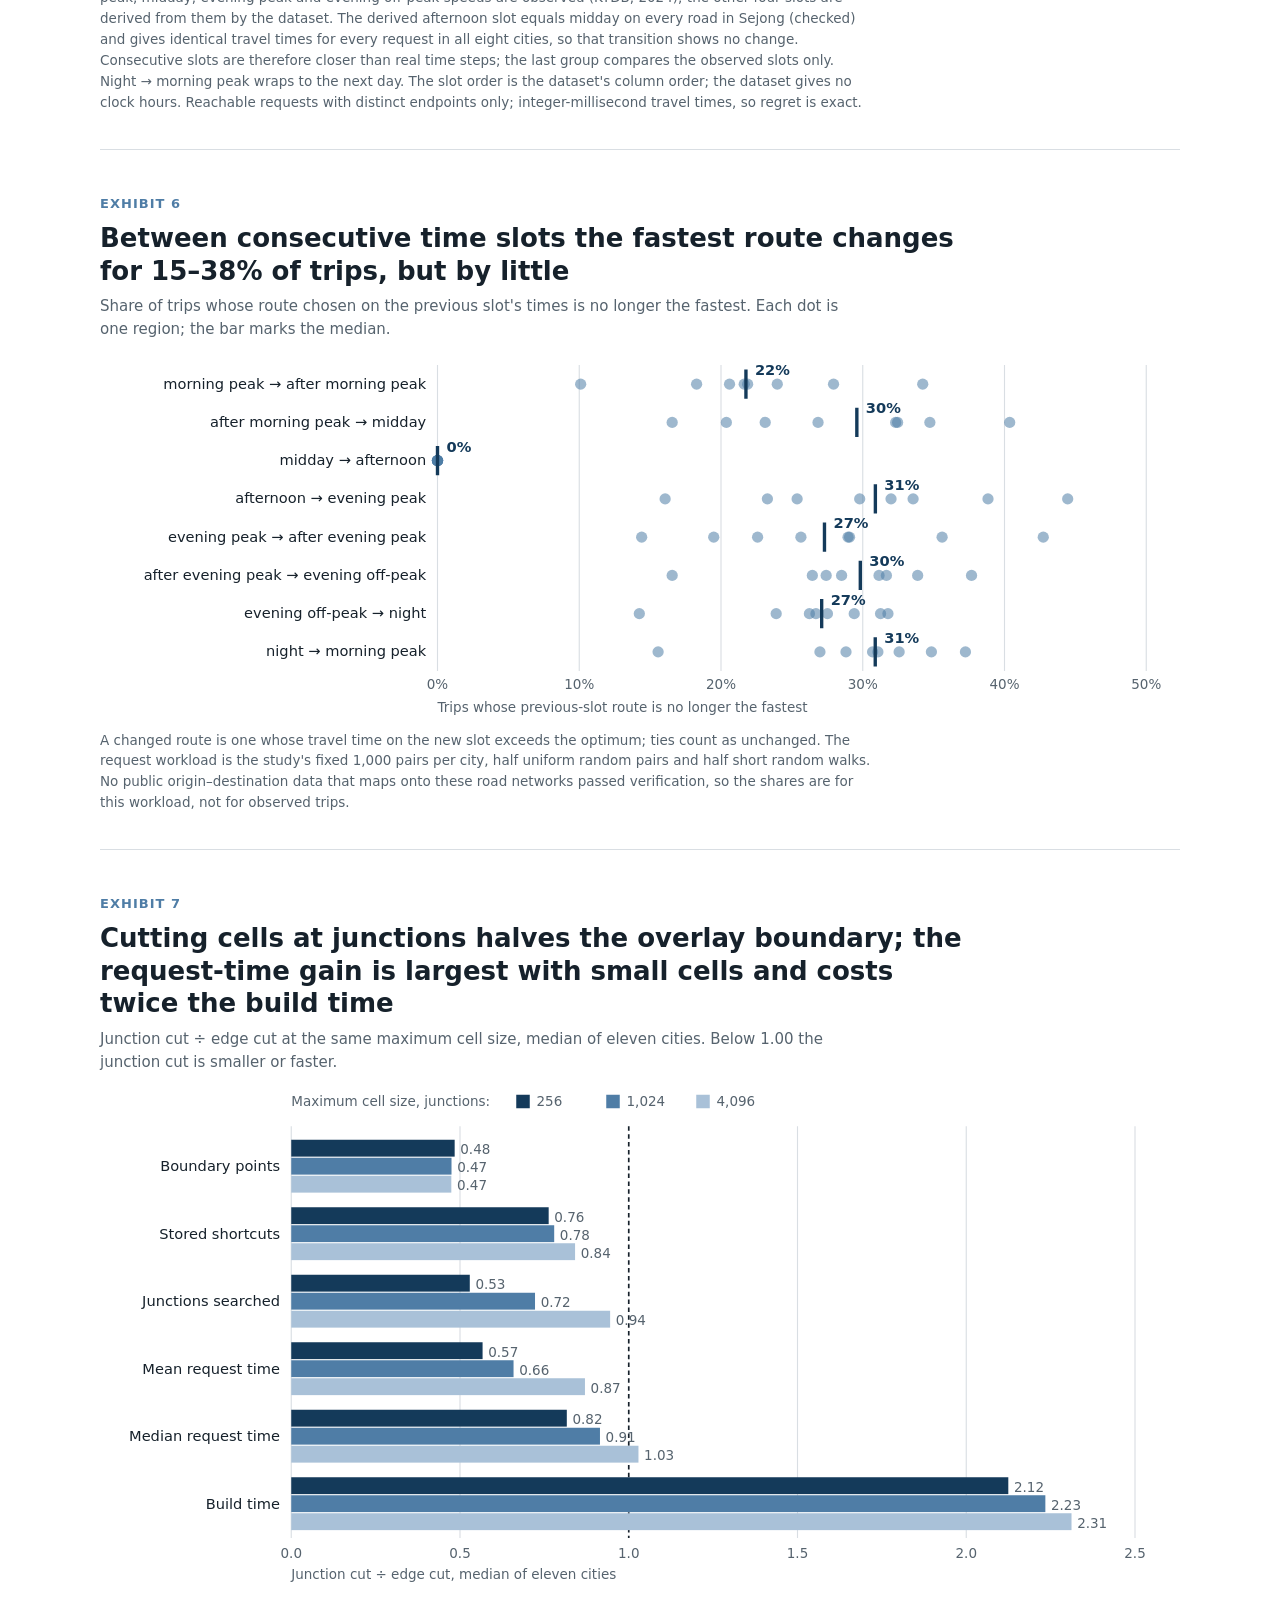
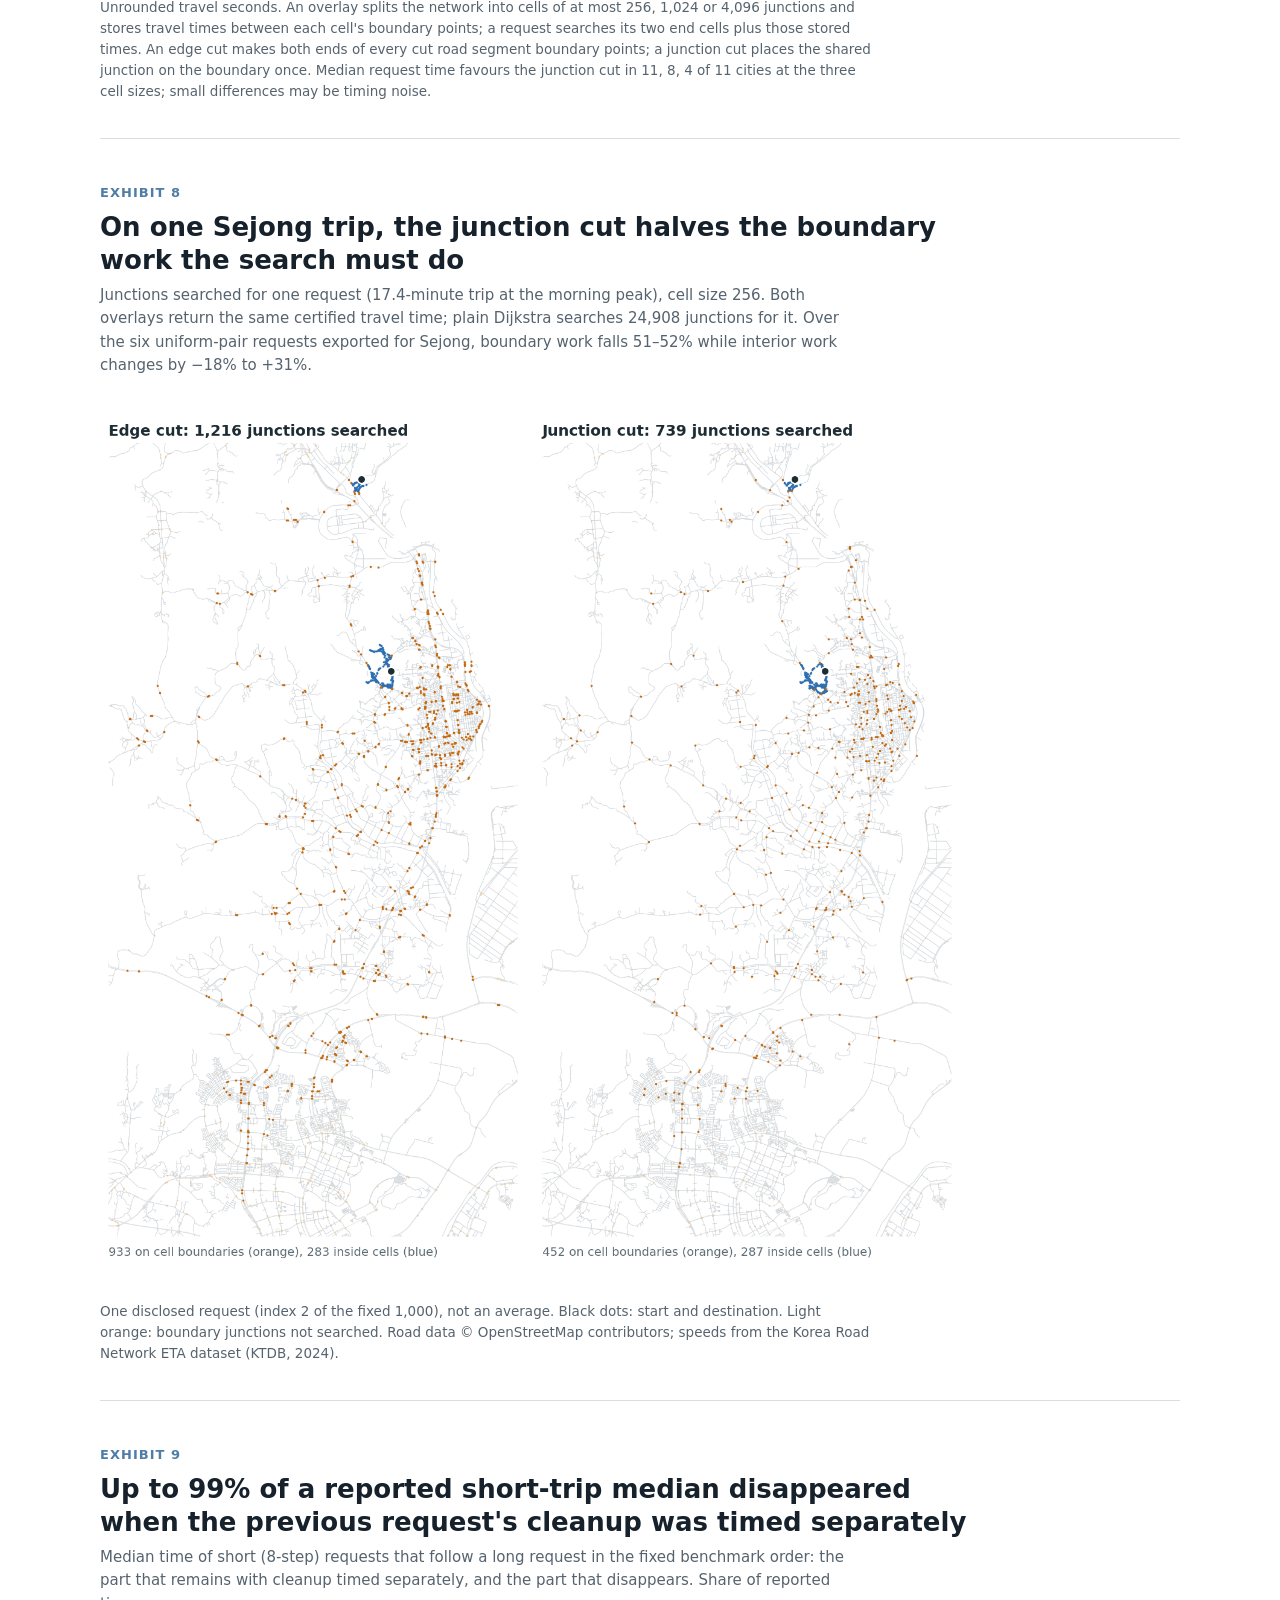
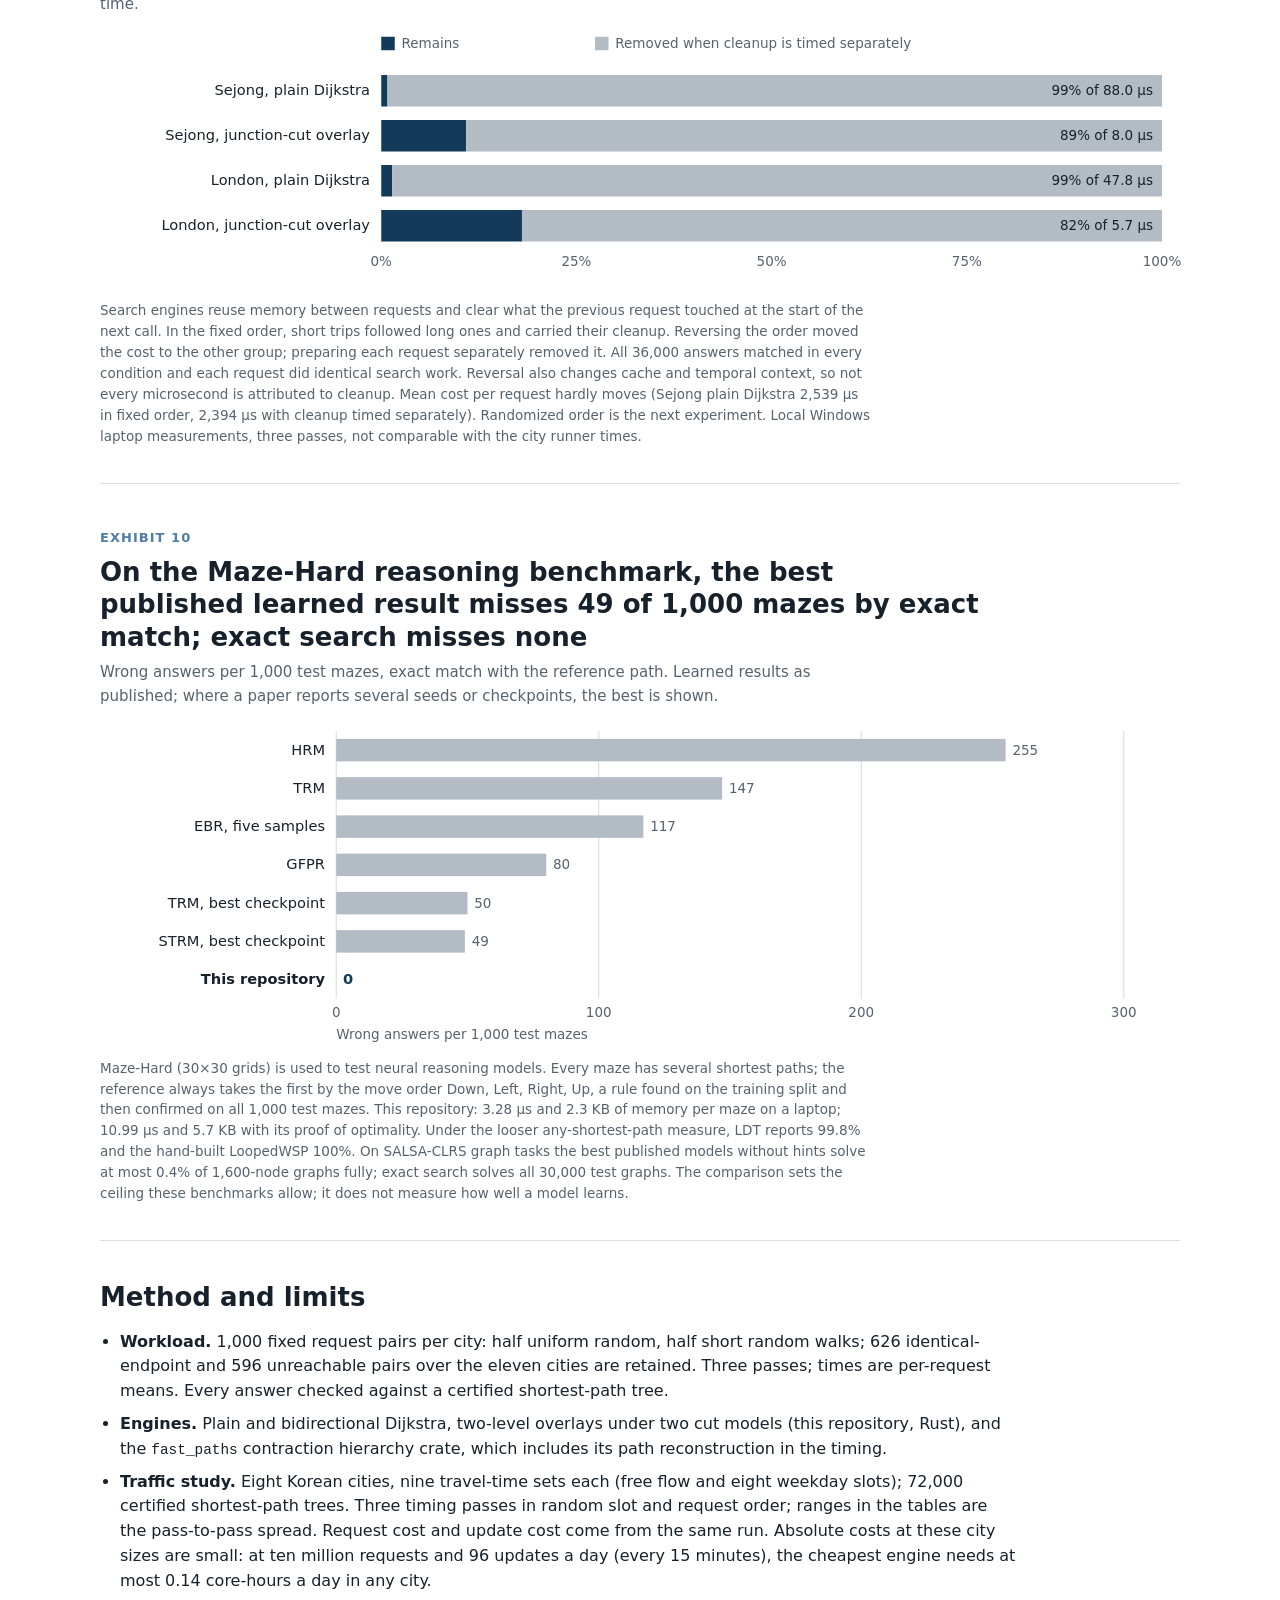
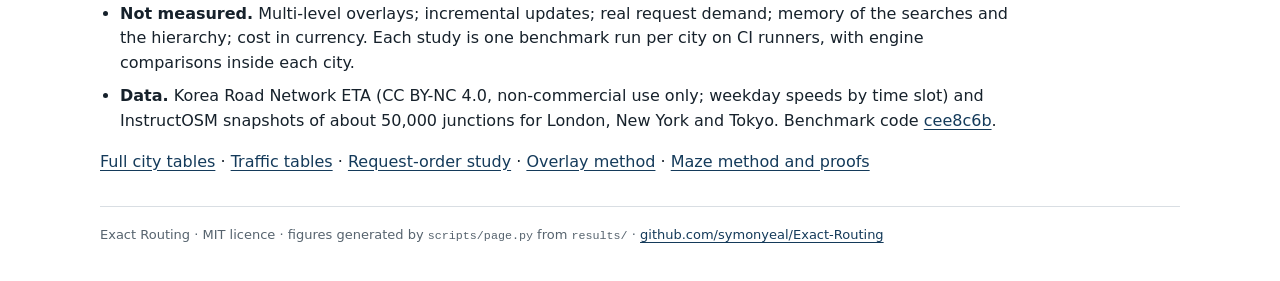
==== commit 062143fa: "Publish eight-city traffic results with evidence-audit fixes Results from traffic run 45659518061 (e" ====
--- a/site/index.html
+++ b/site/index.html
@@ -4,7 +4,7 @@
 <meta charset="utf-8">
 <meta name="viewport" content="width=device-width,initial-scale=1">
 <title>Exact Routing: route engine cost study</title>
-<meta name="description" content="Compute cost per route request for five exact shortest-path engines on eleven city road networks, with every answer certified.">
+<meta name="description" content="Compute per route request and per traffic update for exact shortest-path engines on city road networks, and the travel time lost by routing on stale times; every answer certified.">
 <meta property="og:title" content="Exact Routing: route engine cost study">
 <meta property="og:description" content="Compute per route request for five exact engines on eleven city road networks; 22,000 certified answers, none wrong.">
 <meta property="og:image" content="sejong-query.png">
@@ -34,7 +34,8 @@
   <ol class="findings">
     <li><b>Precomputation is the main cost lever.</b> At the median city, plain Dijkstra search used <span data-fact="dijkstra_ch"></span> core-hours per billion requests. The best overlay used <span data-fact="hyper_ch"></span> and a contraction hierarchy <span data-fact="ch_ch"></span>.</li>
     <li><b>A contraction hierarchy was cheapest in <span data-fact="ch_wins"></span> cities</b>, using <span data-fact="ch_vs_hyper"></span> of the best overlay's compute per request at the median city, and it rebuilt the whole network in <span data-fact="ch_build"></span>.</li>
-    <li><b>The case for overlays under live traffic is not settled here.</b> Production engines re-weight overlay cells to take in traffic: OSRM's MLD pipeline, and customizable route planning, which its authors described in 2013 as the core of Bing Maps' routing engine. In this study full overlay rebuilds were slower than contraction rebuilds (median <span data-fact="hyper_build"></span> against <span data-fact="ch_build_med"></span> seconds). Re-weighting alone was not timed; that measurement would decide it.</li>
+    <li><b>Under live traffic the cheapest engine is a customizable contraction hierarchy once updates pass <span data-fact="k_cch"></span> a day per million daily requests</b> (median city <span data-fact="k_cch_med"></span>). It takes in a new set of travel times in <span data-fact="u_cch"></span>, against <span data-fact="u_fix"></span> to re-contract a hierarchy in a fixed order and <span data-fact="u_ch"></span> to rebuild one, and answers requests at <span data-fact="q_ratio"></span> the hierarchy's cost. Up to about <span data-fact="k_dij"></span> updates a day per million requests, more than twice a second; beyond that a Dijkstra search without an index is cheaper. Junction-cut overlays with a fixed partition (1,024 and 4,096 junctions per cell, one thread) re-weight in <span data-fact="u_ov"></span> but were the cheapest engine <span data-fact="overlay_wins"></span> of the <span data-fact="tr_regions"></span> regions at any request or update rate: the customizable hierarchy was cheaper on both counts.</li>
+    <li><b>Ignoring traffic costs travellers <span data-fact="free_mean"></span> extra travel time on average</b> when routes are chosen on the dataset's free-flow speeds; <span data-fact="free_5"></span> of trips are at least 5% slower than the best route. Routing on the previous time slot costs <span data-fact="prev_mean"></span>, and <span data-fact="obs_mean"></span> between the four observed slots, although the fastest route changes for <span data-fact="prev_change"></span> of trips between consecutive slots.</li>
     <li><b>Where the map is split matters.</b> Cutting cells at junctions instead of road segments halves the overlay's boundary and lowers mean request time by <span data-fact="cut_mean"></span>, at about twice the build time.</li>
     <li><b>Timing benchmarks can mislead.</b> Up to <span data-fact="carry_max"></span> of a reported short-trip median disappeared when the previous request's cleanup was timed separately. Engine comparisons should report mean cost per request and check for order effects.</li>
   </ol>
@@ -51,20 +52,54 @@
 
 <section class="exhibit wrap" aria-labelledby="e2">
   <p class="num">Exhibit 2</p>
-  <h2 id="e2">At these network sizes a contraction hierarchy rebuilds in seconds; the overlay's update advantage still needs a re-weighting measurement</h2>
+  <h2 id="e2">The right engine depends on how often travel times change relative to request volume</h2>
   <div class="scroll"><table class="decide">
     <thead><tr><th>Situation</th><th>Engine</th><th>Evidence</th></tr></thead>
     <tbody>
-      <tr><td>High request volume; travel times change less often than a rebuild takes</td><td>Contraction hierarchy</td><td>Cheapest in <span data-fact="ch_wins"></span> cities; full rebuild <span data-fact="ch_build"></span>. Measured here.</td></tr>
-      <tr><td>Travel times change faster than a contraction rebuild, or networks far larger than tested</td><td>Overlay, cells cut at junctions</td><td>OSRM: MLD "calculates routes more slowly than CH, but traffic imports are significantly faster". Customizable route planning (2013) "can incorporate a new metric in less than a second". Here, full overlay rebuilds were slower (median <span data-fact="hyper_build"></span> against <span data-fact="ch_build_med"></span> s); re-weighting alone was not timed. Not settled by this study.</td></tr>
+      <tr><td>Travel times fixed, or updated fewer than about <span data-fact="k_fix"></span> times a day per million daily requests</td><td>Contraction hierarchy</td><td>Cheapest per request in <span data-fact="ch_wins"></span> cities; full rebuild <span data-fact="ch_build"></span>. Measured here.</td></tr>
+      <tr><td>Travel times updated more often than about <span data-fact="k_cch"></span> times a day per million daily requests</td><td>Customizable contraction hierarchy</td><td>Takes in new times in <span data-fact="u_cch"></span> (median region); requests cost <span data-fact="q_ratio"></span> the hierarchy's. Between the two thresholds, re-contracting the hierarchy in a fixed node order is cheapest. Measured here (Exhibits 3–4).</td></tr>
+      <tr><td>Overlay with re-weighted cells</td><td>Not cheapest here</td><td>Re-weighting a fixed partition takes <span data-fact="u_ov"></span>, but the customizable hierarchy was cheaper per request and per update in every region tested. OSRM and customizable route planning use overlays; this study did not test multi-level overlays or distance tables.</td></tr>
       <tr><td>Occasional requests, no budget to precompute</td><td>Bidirectional Dijkstra</td><td>Median <span data-fact="bidi_saving"></span> cheaper than plain search, but costlier in <span data-fact="bidi_over"></span> (index up to <span data-fact="bidi_max"></span>, plain Dijkstra = 100). Those are the two cities with the most unreachable pairs; the cause is untested.</td></tr>
     </tbody>
   </table></div>
   <p class="note">Sources: <a href="https://github.com/Project-OSRM/osrm-backend/wiki/Traffic">OSRM traffic wiki</a> (last edited January 2022); <a href="https://www.microsoft.com/en-us/research/publication/customizable-route-planning-in-road-networks/">Delling, Goldberg, Pajor and Werneck, Customizable Route Planning in Road Networks</a>. The <a href="https://github.com/Project-OSRM/osrm-backend">OSRM README</a> recommends MLD by default except for very large distance matrices.</p>
 </section>
 
+<section class="exhibit wrap" aria-labelledby="t1">
+  <p class="num">Exhibit 3</p>
+  <h2 id="t1">Above <span data-fact="k_cch"></span> traffic updates a day per million daily requests, a customizable contraction hierarchy is the cheapest exact engine</h2>
+  <p class="sub">Cheapest engine by total daily compute, requests plus index updates, at the median city's boundaries. Thin lines: each city's boundary for the customizable hierarchy. Grey corner: a Dijkstra search without an index. Both axes log scale.</p>
+  <div id="frontier-chart" class="chart" role="img" aria-label="Cheapest engine over requests per day and updates per day"></div>
+  <p class="note">Daily core-hours = R × (core-hours per billion requests) ÷ 10<sup>9</sup> + K × (core-seconds per update) ÷ 3,600, with both terms measured on the same runner, same thread count and same metrics, engines interleaved. The boundaries are straight lines because both costs scale linearly. A Dijkstra search without an index (bidirectional in six cities, plain in Daegu and Incheon) is cheapest only above <span data-fact="k_dij"></span> updates a day per million requests, which this chart reaches below about 300,000 requests a day. Per-city break-even points, with their range over three timing passes, are in <a href="https://github.com/symonyeal/Exact-Routing/blob/main/results/traffic.md">results/traffic.md</a>. In Incheon the three hierarchies' break-even points lie within about one update a day per million requests, and the passes disagree on their order. Request costs include identical-endpoint and unreachable requests; bidirectional Dijkstra's reverse graph is rebuilt outside the timing and given no update cost.</p>
+</section>
+
+<section class="exhibit wrap" aria-labelledby="t2">
+  <p class="num">Exhibit 4</p>
+  <h2 id="t2">A customizable hierarchy takes in new travel times in <span data-fact="u_cch"></span>; rebuilding a contraction hierarchy takes <span data-fact="u_ch"></span></h2>
+  <p class="sub">Core-seconds to bring each index from one time slot's travel times to the next, one thread, mean over the eight weekday slots. Each dot is one region; the bar marks the median.</p>
+  <div id="update-chart" class="chart" role="img" aria-label="Seconds per update by engine, one dot per region"></div>
+  <div class="scroll"><table id="traffic-table"><caption>Median over regions (range). Request cost at one million requests a day; index with plain Dijkstra = 100.</caption><thead><tr><th>Engine</th><th>Core-hours per day per million requests</th><th>Request cost index</th><th>Core-seconds per update</th><th>One-time preparation, s</th></tr></thead><tbody></tbody></table></div>
+  <p class="note">None of these updates is incremental, so each costs the same whatever the previous slot. Overlay: the junction-cut partition is computed once from the topology and reused; it reads no travel times, so a partition built on any slot is the same partition. Contraction hierarchy (<code>fast_paths</code> 1.0): a full rebuild, or re-contraction in the node order of the free-flow hierarchy. Customizable hierarchy (this repository; no maintained Rust crate was found): one nested-dissection order and elimination, then customization per slot. Both hierarchies return the route with each answer; the overlays and Dijkstra searches return travel times only, which favours them. Requests ran in random order, every answer checked against a certified shortest-path tree; the hierarchies and overlays answered every request on every slot.</p>
+</section>
+
+<section class="exhibit wrap" aria-labelledby="t3">
+  <p class="num">Exhibit 5</p>
+  <h2 id="t3">Routing on free-flow speeds costs <span data-fact="free_mean"></span> extra travel time on average; routing on the previous slot costs <span data-fact="prev_mean"></span></h2>
+  <p class="sub">Travel time of the route chosen on stale times, priced on the actual slot's times, relative to the best route for that slot. Median region per transition.</p>
+  <div id="regret-chart" class="chart" role="img" aria-label="Regret by slot transition"></div>
+  <p class="note">The dataset's free-flow speed is a fixed speed by road class (<code>default_speed_kmh</code>), below the observed speed on 12–55% of roads by city and slot, so the free-flow error mixes congestion with an outdated speed table. Morning peak, midday, evening peak and evening off-peak speeds are observed (KTDB, 2024); the other four slots are derived from them by the dataset. The derived afternoon slot equals midday on every road in Sejong (checked) and gives identical travel times for every request in all eight cities, so that transition shows no change. Consecutive slots are therefore closer than real time steps; the last group compares the observed slots only. Night → morning peak wraps to the next day. The slot order is the dataset's column order; the dataset gives no clock hours. Reachable requests with distinct endpoints only; integer-millisecond travel times, so regret is exact.</p>
+</section>
+
+<section class="exhibit wrap" aria-labelledby="t4">
+  <p class="num">Exhibit 6</p>
+  <h2 id="t4">Between consecutive time slots the fastest route changes for <span data-fact="prev_change"></span> of trips, but by little</h2>
+  <p class="sub">Share of trips whose route chosen on the previous slot's times is no longer the fastest. Each dot is one region; the bar marks the median.</p>
+  <div id="change-chart" class="chart" role="img" aria-label="Share of trips whose best route changes, by slot transition"></div>
+  <p class="note">A changed route is one whose travel time on the new slot exceeds the optimum; ties count as unchanged. The request workload is the study's fixed 1,000 pairs per city, half uniform random pairs and half short random walks. No public origin–destination data that maps onto these road networks passed verification, so the shares are for this workload, not for observed trips.</p>
+</section>
+
 <section class="exhibit wrap" aria-labelledby="e3">
-  <p class="num">Exhibit 3</p>
+  <p class="num">Exhibit 7</p>
   <h2 id="e3">Cutting cells at junctions halves the overlay boundary; the request-time gain is largest with small cells and costs twice the build time</h2>
   <p class="sub">Junction cut ÷ edge cut at the same maximum cell size, median of eleven cities. Below 1.00 the junction cut is smaller or faster.</p>
   <div id="cut-chart" class="chart" role="img" aria-label="Junction cut to edge cut ratios by measure and cell size"></div>
@@ -72,7 +107,7 @@
 </section>
 
 <section class="exhibit wrap" aria-labelledby="e4">
-  <p class="num">Exhibit 4</p>
+  <p class="num">Exhibit 8</p>
   <h2 id="e4">On one Sejong trip, the junction cut halves the boundary work the search must do</h2>
   <p class="sub">Junctions searched for one request (17.4-minute trip at the morning peak), cell size 256. Both overlays return the same certified travel time; plain Dijkstra searches 24,908 junctions for it. Over the six uniform-pair requests exported for Sejong, boundary work falls 51–52% while interior work changes by −18% to +31%.</p>
   <figure><img src="sejong-query.png" width="1425" height="1488" alt="Two maps of Sejong. Left, edge cut: 933 boundary junctions and 283 interior junctions searched. Right, junction cut: 452 boundary and 287 interior junctions searched."></figure>
@@ -80,7 +115,7 @@
 </section>
 
 <section class="exhibit wrap" aria-labelledby="e5">
-  <p class="num">Exhibit 5</p>
+  <p class="num">Exhibit 9</p>
   <h2 id="e5">Up to <span data-fact="carry_max">99%</span> of a reported short-trip median disappeared when the previous request's cleanup was timed separately</h2>
   <p class="sub">Median time of short (8-step) requests that follow a long request in the fixed benchmark order: the part that remains with cleanup timed separately, and the part that disappears. Share of reported time.</p>
   <div id="order-chart" class="chart" role="img" aria-label="Share of reported time that is inherited cleanup"></div>
@@ -88,7 +123,7 @@
 </section>
 
 <section class="exhibit wrap" aria-labelledby="e6">
-  <p class="num">Exhibit 6</p>
+  <p class="num">Exhibit 10</p>
   <h2 id="e6">On the Maze-Hard reasoning benchmark, the best published learned result misses <span data-fact="maze_best">49</span> of 1,000 mazes by exact match; exact search misses none</h2>
   <p class="sub">Wrong answers per 1,000 test mazes, exact match with the reference path. Learned results as published; where a paper reports several seeds or checkpoints, the best is shown.</p>
   <div id="maze-chart" class="chart" role="img" aria-label="Wrong answers per 1,000 mazes by method"></div>
@@ -100,10 +135,11 @@
   <ul>
     <li><b>Workload.</b> 1,000 fixed request pairs per city: half uniform random, half short random walks; 626 identical-endpoint and 596 unreachable pairs over the eleven cities are retained. Three passes; times are per-request means. Every answer checked against a certified shortest-path tree.</li>
     <li><b>Engines.</b> Plain and bidirectional Dijkstra, two-level overlays under two cut models (this repository, Rust), and the <code>fast_paths</code> contraction hierarchy crate, which includes its path reconstruction in the timing.</li>
-    <li><b>Not measured.</b> Overlay re-weighting alone; multi-level overlays; memory of the searches and the hierarchy (overlay array sizes are retained); cost in currency. The study is one benchmark run per city on CI runners, with paired engine comparisons inside each city.</li>
-    <li><b>Data.</b> Korea Road Network ETA (CC BY-NC 4.0, weekday morning-peak speeds) and InstructOSM snapshots of about 50,000 junctions for London, New York and Tokyo. Benchmark code <a id="producer" href="https://github.com/symonyeal/Exact-Routing">cee8c6b</a>.</li>
+    <li><b>Traffic study.</b> Eight Korean cities, nine travel-time sets each (free flow and eight weekday slots); <span data-fact="tr_trees"></span> certified shortest-path trees. Three timing passes in random slot and request order; ranges in the tables are the pass-to-pass spread. Request cost and update cost come from the same run. Absolute costs at these city sizes are small: at ten million requests and 96 updates a day (every 15 minutes), the cheapest engine needs at most <span data-fact="abs_max"></span> core-hours a day in any city.</li>
+    <li><b>Not measured.</b> Multi-level overlays; incremental updates; real request demand; memory of the searches and the hierarchy; cost in currency. Each study is one benchmark run per city on CI runners, with engine comparisons inside each city.</li>
+    <li><b>Data.</b> Korea Road Network ETA (CC BY-NC 4.0, non-commercial use only; weekday speeds by time slot) and InstructOSM snapshots of about 50,000 junctions for London, New York and Tokyo. Benchmark code <a id="producer" href="https://github.com/symonyeal/Exact-Routing">cee8c6b</a>.</li>
   </ul>
-  <p><a href="https://github.com/symonyeal/Exact-Routing/blob/main/results/metro.md">Full city tables</a> · <a href="https://github.com/symonyeal/Exact-Routing/blob/main/results/insights.md">Request-order study</a> · <a href="https://github.com/symonyeal/Exact-Routing/blob/main/docs/sparse.md">Overlay method</a> · <a href="https://github.com/symonyeal/Exact-Routing/blob/main/docs/grid.md">Maze method and proofs</a></p>
+  <p><a href="https://github.com/symonyeal/Exact-Routing/blob/main/results/metro.md">Full city tables</a> · <a href="https://github.com/symonyeal/Exact-Routing/blob/main/results/traffic.md">Traffic tables</a> · <a href="https://github.com/symonyeal/Exact-Routing/blob/main/results/insights.md">Request-order study</a> · <a href="https://github.com/symonyeal/Exact-Routing/blob/main/docs/sparse.md">Overlay method</a> · <a href="https://github.com/symonyeal/Exact-Routing/blob/main/docs/grid.md">Maze method and proofs</a></p>
 </section>
 </main>
 
--- a/site/style.css
+++ b/site/style.css
@@ -95,3 +95,13 @@
   .decide td:nth-child(2) { white-space: normal; }
 }
 .aside { color: var(--muted); font-size: 13.5px; margin: -2px 0 12px; }
+.plot .band0 { fill: var(--accent); fill-opacity: .12; }
+.plot .band1 { fill: var(--accent-2); fill-opacity: .38; }
+.plot .band3 { fill: var(--muted); fill-opacity: .4; }
+.plot .band2 { fill: var(--context); fill-opacity: .25; }
+.plot .boundary { fill: none; stroke: var(--ink); stroke-width: 2; }
+.plot .cityline { fill: none; stroke: var(--accent); stroke-width: 1; stroke-opacity: .55; }
+.plot .inband { fill: var(--ink); font-size: 13px; font-weight: 600; }
+.plot .p95 { stroke: var(--warn); stroke-width: 2.5; }
+.plot .legend { fill: var(--muted); font-size: 12px; }
+#traffic-table td:not(:first-child), #traffic-table th:not(:first-child) { text-align: right; }
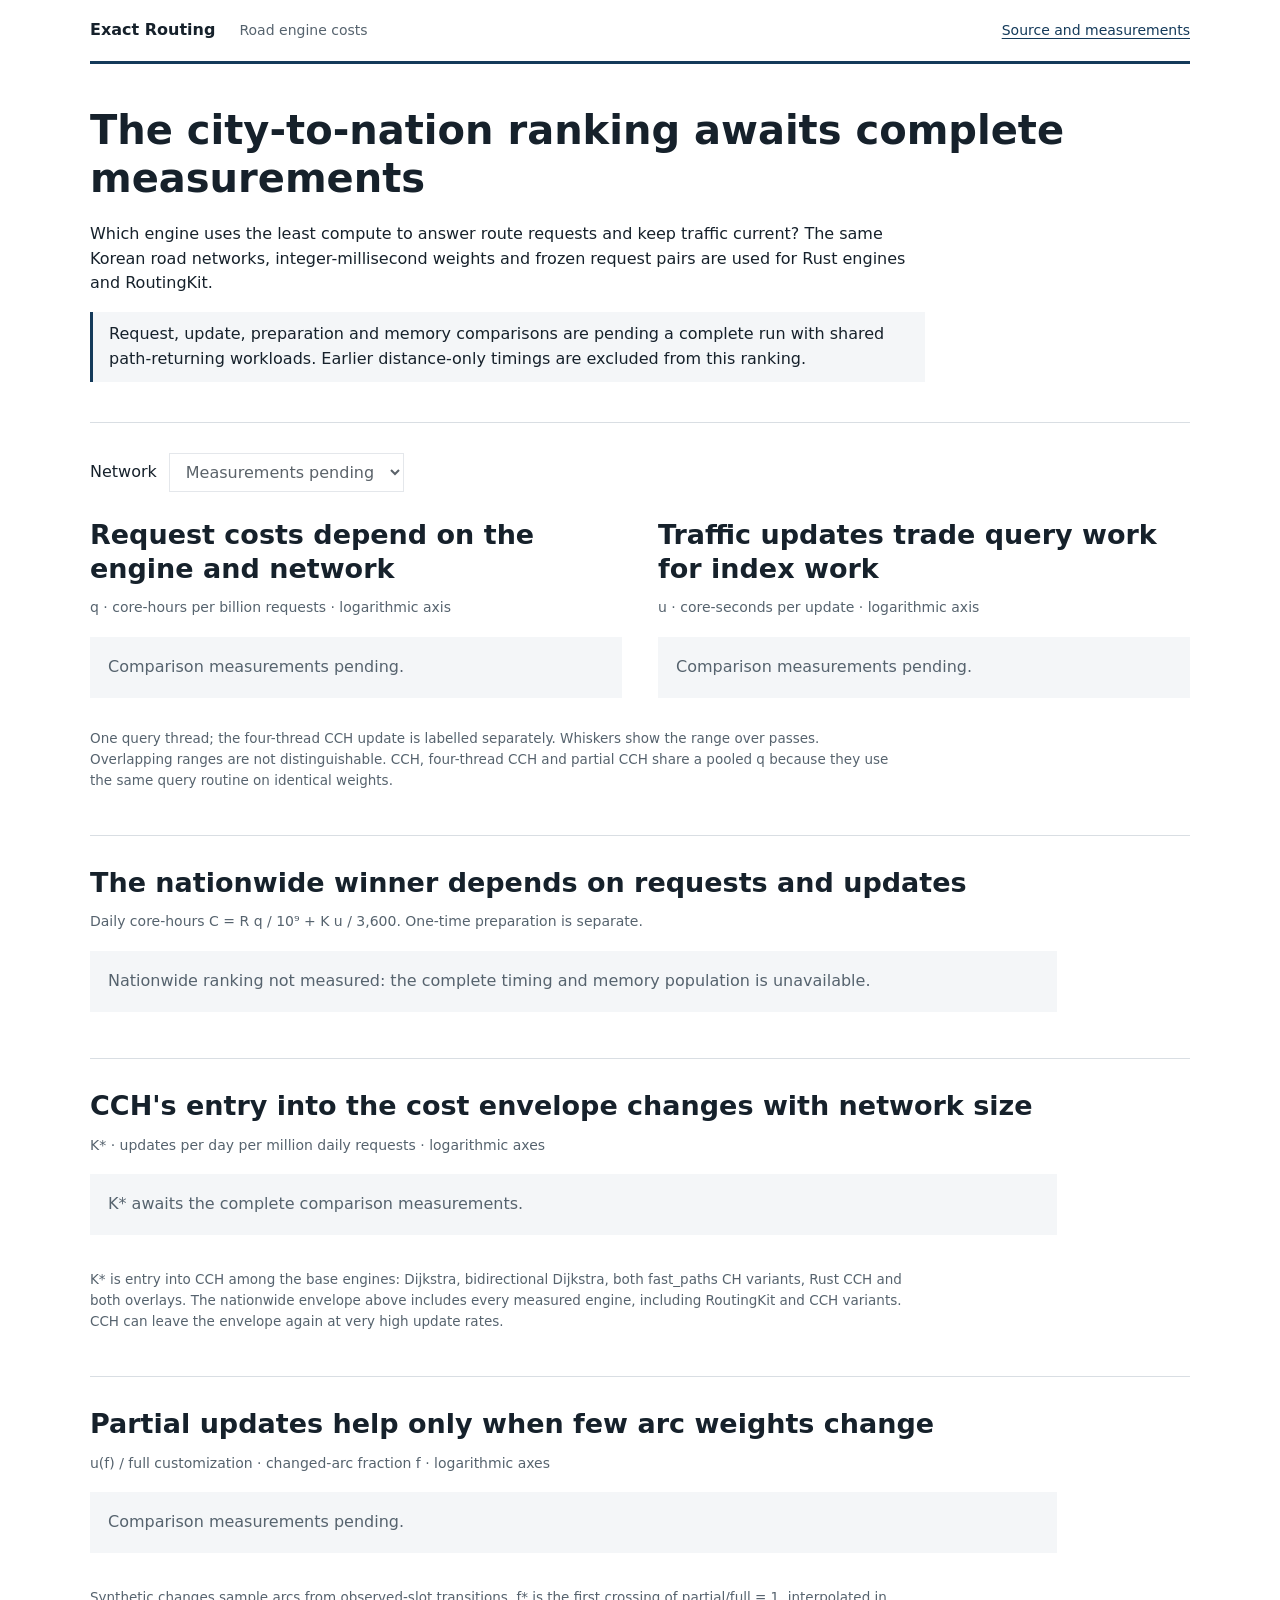
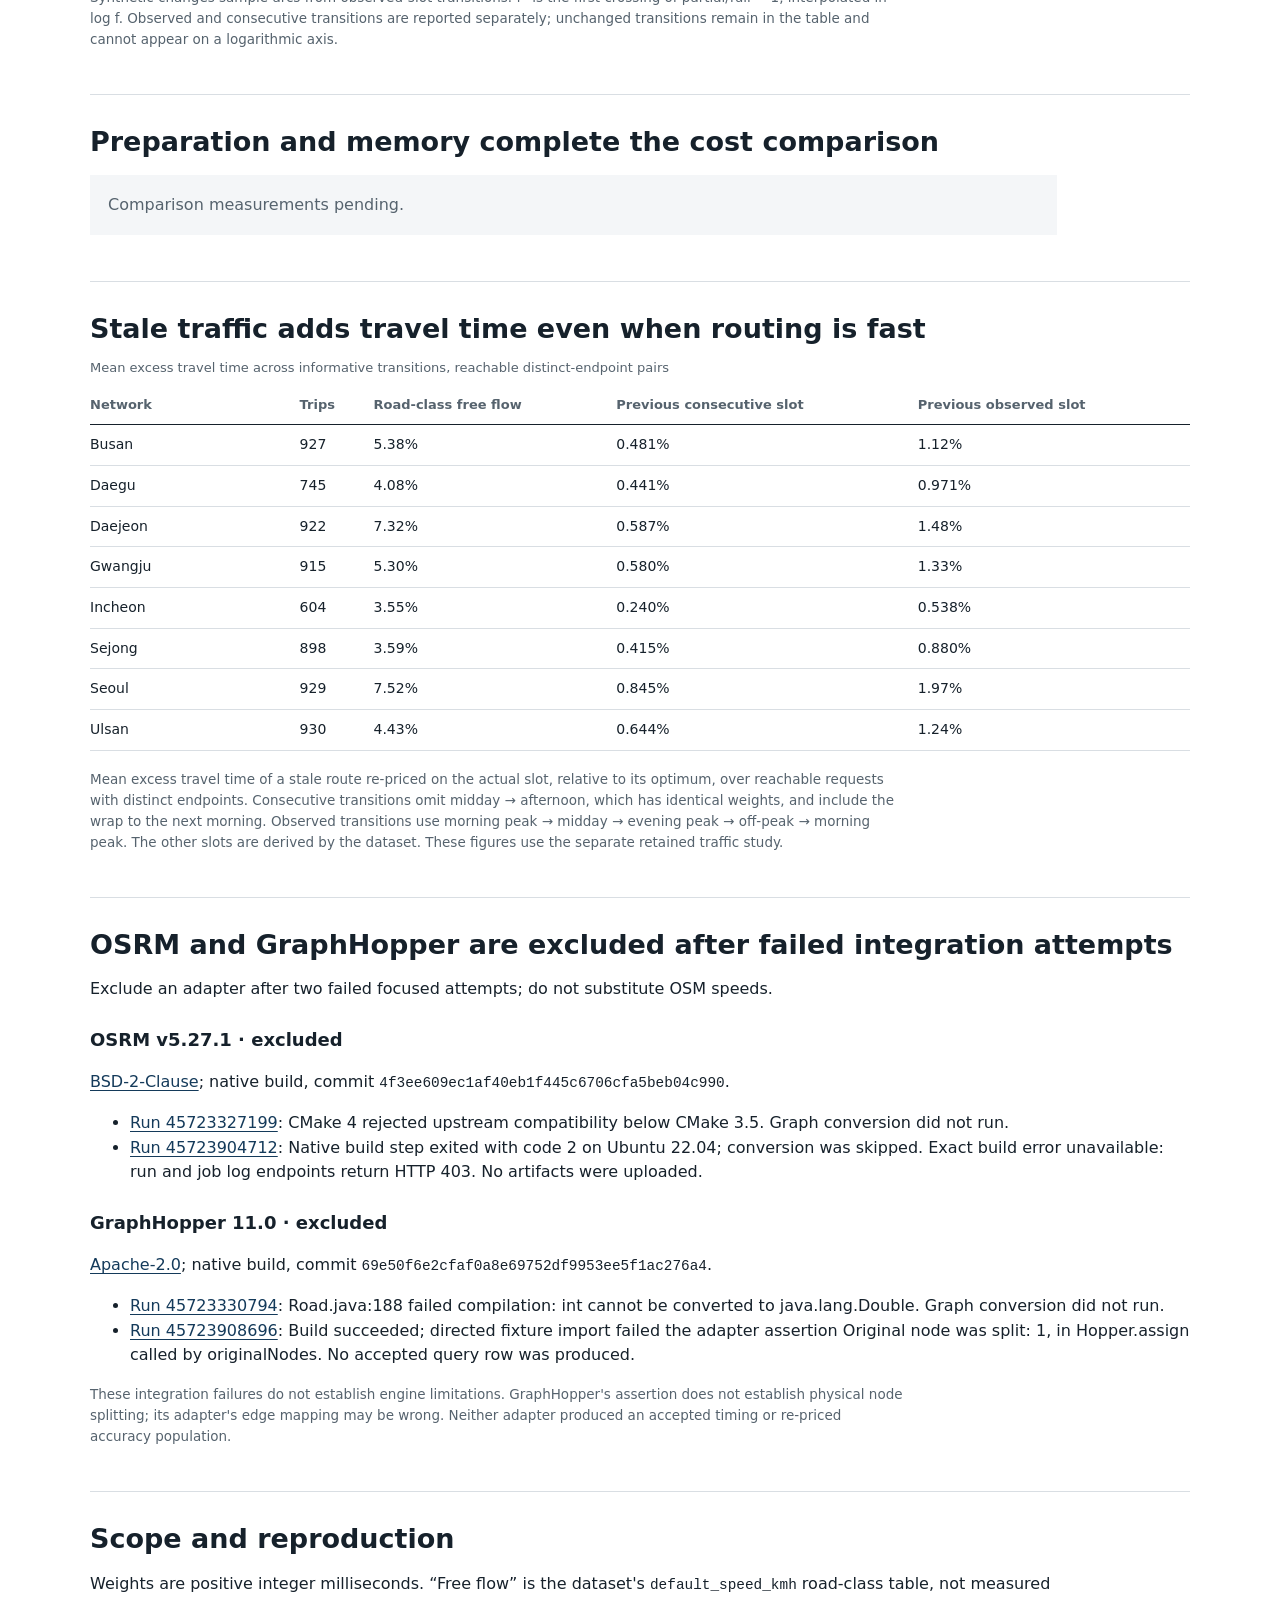
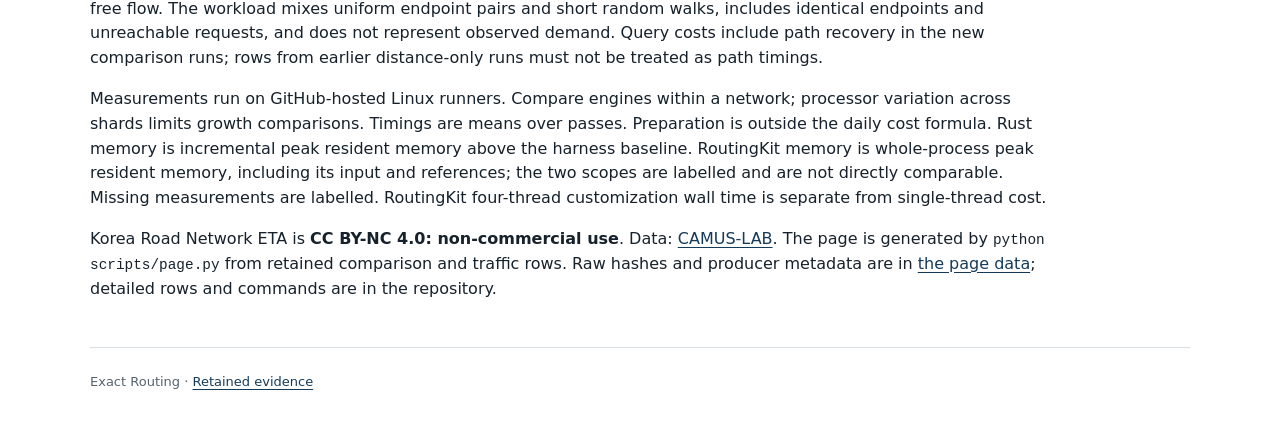
==== commit 82b97127: "Focus the comparison page and guard shared path timing contracts" ====
--- a/site/index.html
+++ b/site/index.html
@@ -3,146 +3,57 @@
 <head>
 <meta charset="utf-8">
 <meta name="viewport" content="width=device-width,initial-scale=1">
-<title>Exact Routing: route engine cost study</title>
-<meta name="description" content="Compute per route request and per traffic update for exact shortest-path engines on city road networks, and the travel time lost by routing on stale times; every answer certified.">
-<meta property="og:title" content="Exact Routing: route engine cost study">
-<meta property="og:description" content="Compute per route request for five exact engines on eleven city road networks; 22,000 certified answers, none wrong.">
-<meta property="og:image" content="sejong-query.png">
+<title>Exact Routing: road engine costs</title>
+<meta name="description" content="Rust and RoutingKit road engines: requests, traffic updates, preparation and memory on Korean networks.">
 <link rel="icon" href="data:image/svg+xml,%3Csvg xmlns='http://www.w3.org/2000/svg' viewBox='0 0 32 32'%3E%3Crect width='32' height='32' rx='6' fill='%23143a5a'/%3E%3Cpath d='M7 24V8h6l6 8 6-8' fill='none' stroke='white' stroke-width='3'/%3E%3C/svg%3E">
 <link rel="stylesheet" href="style.css">
-<script defer src="data.js"></script>
-<script defer src="app.js"></script>
+<script defer src="data.js"></script><script defer src="app.js"></script>
 </head>
 <body>
-<a class="skip" href="#summary">Skip to summary</a>
-<header class="mast wrap">
-  <a class="name" href="./">Exact Routing</a>
-  <span class="what">Route engine cost study, eleven city road networks</span>
-  <a class="repo" href="https://github.com/symonyeal/Exact-Routing">Source on GitHub</a>
-</header>
-
-<main>
-<section class="lead wrap">
-  <p class="kicker">Situation</p>
-  <h1>Precomputing the road network cut compute per route request by <span data-fact="red_all">95–99.6%</span>; a contraction hierarchy was the cheapest engine in every city tested</h1>
-  <p class="intro">Navigation apps, delivery dispatch and ride-hailing price quotes all ask the same question many times per second: what is the fastest route from A to B on today's road network? The engine that answers it sets two things a business pays for: compute per request, and how quickly the service can take in new travel times. This study runs five exact engines on the same 1,000 requests in each of eleven cities (eight in South Korea, plus London, New York and Tokyo). Every answer is checked against an independently certified shortest path: <span data-fact="answers">22,000</span> checks, none wrong.</p>
+<a class="skip" href="#comparison">Skip to comparison</a>
+<header class="wrap mast"><a href="./">Exact Routing</a><span>Road engine costs</span><a href="https://github.com/symonyeal/Exact-Routing">Source and measurements</a></header>
+<main class="wrap">
+<section class="lead">
+  <h1 id="answer">The city-to-nation ranking awaits complete measurements</h1>
+  <p>Which engine uses the least compute to answer route requests and keep traffic current? The same Korean road networks, integer-millisecond weights and frozen request pairs are used for Rust engines and RoutingKit.</p>
+  <p id="coverage" class="status"></p>
 </section>
-
-<section id="summary" class="wrap summary" aria-labelledby="summary-h">
-  <h2 id="summary-h" class="label">Key findings</h2>
-  <p class="aside">Percentages are medians of the per-city reductions.</p>
-  <ol class="findings">
-    <li><b>Precomputation is the main cost lever.</b> At the median city, plain Dijkstra search used <span data-fact="dijkstra_ch"></span> core-hours per billion requests. The best overlay used <span data-fact="hyper_ch"></span> and a contraction hierarchy <span data-fact="ch_ch"></span>.</li>
-    <li><b>A contraction hierarchy was cheapest in <span data-fact="ch_wins"></span> cities</b>, using <span data-fact="ch_vs_hyper"></span> of the best overlay's compute per request at the median city, and it rebuilt the whole network in <span data-fact="ch_build"></span>.</li>
-    <li><b>Under live traffic the cheapest engine is a customizable contraction hierarchy once updates pass <span data-fact="k_cch"></span> a day per million daily requests</b> (median city <span data-fact="k_cch_med"></span>). It takes in a new set of travel times in <span data-fact="u_cch"></span>, against <span data-fact="u_fix"></span> to re-contract a hierarchy in a fixed order and <span data-fact="u_ch"></span> to rebuild one, and answers requests at <span data-fact="q_ratio"></span> the hierarchy's cost. Up to about <span data-fact="k_dij"></span> updates a day per million requests, more than twice a second; beyond that a Dijkstra search without an index is cheaper. Junction-cut overlays with a fixed partition (1,024 and 4,096 junctions per cell, one thread) re-weight in <span data-fact="u_ov"></span> but were the cheapest engine <span data-fact="overlay_wins"></span> of the <span data-fact="tr_regions"></span> regions at any request or update rate: the customizable hierarchy was cheaper on both counts.</li>
-    <li><b>Ignoring traffic costs travellers <span data-fact="free_mean"></span> extra travel time on average</b> when routes are chosen on the dataset's free-flow speeds; <span data-fact="free_5"></span> of trips are at least 5% slower than the best route. Routing on the previous time slot costs <span data-fact="prev_mean"></span>, and <span data-fact="obs_mean"></span> between the four observed slots, although the fastest route changes for <span data-fact="prev_change"></span> of trips between consecutive slots.</li>
-    <li><b>Where the map is split matters.</b> Cutting cells at junctions instead of road segments halves the overlay's boundary and lowers mean request time by <span data-fact="cut_mean"></span>, at about twice the build time.</li>
-    <li><b>Timing benchmarks can mislead.</b> Up to <span data-fact="carry_max"></span> of a reported short-trip median disappeared when the previous request's cleanup was timed separately. Engine comparisons should report mean cost per request and check for order effects.</li>
-  </ol>
+<section id="comparison">
+  <div class="controls"><label for="size">Network</label><select id="size" disabled><option>Measurements pending</option></select></div>
+  <div class="pair">
+    <section><h2 id="q-title">Request costs depend on the engine and network</h2><p class="unit">q · core-hours per billion requests · logarithmic axis</p><div id="q-chart" class="chart"></div></section>
+    <section><h2 id="u-title">Traffic updates trade query work for index work</h2><p class="unit">u · core-seconds per update · logarithmic axis</p><div id="u-chart" class="chart"></div></section>
+  </div>
+  <p class="note">One query thread; the four-thread CCH update is labelled separately. Whiskers show the range over passes. Overlapping ranges are not distinguishable. CCH, four-thread CCH and partial CCH share a pooled q because they use the same query routine on identical weights.</p>
 </section>
-
-<section class="exhibit wrap" aria-labelledby="e1">
-  <p class="num">Exhibit 1</p>
-  <h2 id="e1">Overlays cut compute per request by <span data-fact="red_overlay">95–96%</span>; a contraction hierarchy cut it by <span data-fact="red_ch">99.6%</span></h2>
-  <p class="sub">Core time per route request, indexed to plain Dijkstra in the same city = 100. Log scale. Each dot is one city; the bar marks the median of eleven.</p>
-  <div id="cost-chart" class="chart" role="img" aria-label="Cost index by engine, one dot per city"></div>
-  <div class="scroll"><table id="cost-table"><caption>Core-hours per billion requests and full rebuild time, median over eleven cities (range)</caption><thead><tr><th>Engine</th><th>Core-hours per billion requests</th><th>Mean request, µs</th><th>Full rebuild, s</th></tr></thead><tbody></tbody></table></div>
-  <p class="note">Integer-millisecond travel times, the format the contraction hierarchy library requires; on unrounded seconds the other engines' median indices move by less than 0.2. One worker thread on a 4-vCPU Linux CI runner per city; processors differ between cities, so compare engines within a city. Overlays: best of three cell sizes per city, chosen on the same throughput run. Core-hours = 10<sup>9</sup> ÷ one-worker requests per second ÷ 3,600, from a throughput run that includes worker launch and checking every answer. Mean request time comes from a separate latency run and includes clearing the previous request's state and, for the hierarchy, path reconstruction. Rebuild = partitioning plus all cell distances for one overlay (median of three trials); one contraction run for the hierarchy.</p>
+<section>
+  <h2 id="nation-title">The nationwide winner depends on requests and updates</h2>
+  <p class="unit">Daily core-hours C = R q / 10⁹ + K u / 3,600. One-time preparation is separate.</p>
+  <div id="nation-chart" class="chart"></div><div id="nation-boundaries"></div>
 </section>
-
-<section class="exhibit wrap" aria-labelledby="e2">
-  <p class="num">Exhibit 2</p>
-  <h2 id="e2">The right engine depends on how often travel times change relative to request volume</h2>
-  <div class="scroll"><table class="decide">
-    <thead><tr><th>Situation</th><th>Engine</th><th>Evidence</th></tr></thead>
-    <tbody>
-      <tr><td>Travel times fixed, or updated fewer than about <span data-fact="k_fix"></span> times a day per million daily requests</td><td>Contraction hierarchy</td><td>Cheapest per request in <span data-fact="ch_wins"></span> cities; full rebuild <span data-fact="ch_build"></span>. Measured here.</td></tr>
-      <tr><td>Travel times updated more often than about <span data-fact="k_cch"></span> times a day per million daily requests</td><td>Customizable contraction hierarchy</td><td>Takes in new times in <span data-fact="u_cch"></span> (median region); requests cost <span data-fact="q_ratio"></span> the hierarchy's. Between the two thresholds, re-contracting the hierarchy in a fixed node order is cheapest. Measured here (Exhibits 3–4).</td></tr>
-      <tr><td>Overlay with re-weighted cells</td><td>Not cheapest here</td><td>Re-weighting a fixed partition takes <span data-fact="u_ov"></span>, but the customizable hierarchy was cheaper per request and per update in every region tested. OSRM and customizable route planning use overlays; this study did not test multi-level overlays or distance tables.</td></tr>
-      <tr><td>Occasional requests, no budget to precompute</td><td>Bidirectional Dijkstra</td><td>Median <span data-fact="bidi_saving"></span> cheaper than plain search, but costlier in <span data-fact="bidi_over"></span> (index up to <span data-fact="bidi_max"></span>, plain Dijkstra = 100). Those are the two cities with the most unreachable pairs; the cause is untested.</td></tr>
-    </tbody>
-  </table></div>
-  <p class="note">Sources: <a href="https://github.com/Project-OSRM/osrm-backend/wiki/Traffic">OSRM traffic wiki</a> (last edited January 2022); <a href="https://www.microsoft.com/en-us/research/publication/customizable-route-planning-in-road-networks/">Delling, Goldberg, Pajor and Werneck, Customizable Route Planning in Road Networks</a>. The <a href="https://github.com/Project-OSRM/osrm-backend">OSRM README</a> recommends MLD by default except for very large distance matrices.</p>
+<section>
+  <h2>CCH's entry into the cost envelope changes with network size</h2>
+  <p class="unit">K* · updates per day per million daily requests · logarithmic axes</p>
+  <div id="k-chart" class="chart"></div><div id="k-table" class="scroll"></div>
+  <p class="note">K* is entry into CCH among the base engines: Dijkstra, bidirectional Dijkstra, both fast_paths CH variants, Rust CCH and both overlays. The nationwide envelope above includes every measured engine, including RoutingKit and CCH variants. CCH can leave the envelope again at very high update rates.</p>
 </section>
-
-<section class="exhibit wrap" aria-labelledby="t1">
-  <p class="num">Exhibit 3</p>
-  <h2 id="t1">Above <span data-fact="k_cch"></span> traffic updates a day per million daily requests, a customizable contraction hierarchy is the cheapest exact engine</h2>
-  <p class="sub">Cheapest engine by total daily compute, requests plus index updates, at the median city's boundaries. Thin lines: each city's boundary for the customizable hierarchy. Grey corner: a Dijkstra search without an index. Both axes log scale.</p>
-  <div id="frontier-chart" class="chart" role="img" aria-label="Cheapest engine over requests per day and updates per day"></div>
-  <p class="note">Daily core-hours = R × (core-hours per billion requests) ÷ 10<sup>9</sup> + K × (core-seconds per update) ÷ 3,600, with both terms measured on the same runner, same thread count and same metrics, engines interleaved. The boundaries are straight lines because both costs scale linearly. A Dijkstra search without an index (bidirectional in six cities, plain in Daegu and Incheon) is cheapest only above <span data-fact="k_dij"></span> updates a day per million requests, which this chart reaches below about 300,000 requests a day. Per-city break-even points, with their range over three timing passes, are in <a href="https://github.com/symonyeal/Exact-Routing/blob/main/results/traffic.md">results/traffic.md</a>. In Incheon the three hierarchies' break-even points lie within about one update a day per million requests, and the passes disagree on their order. Request costs include identical-endpoint and unreachable requests; bidirectional Dijkstra's reverse graph is rebuilt outside the timing and given no update cost.</p>
+<section>
+  <h2 id="partial-title">Partial updates help only when few arc weights change</h2>
+  <p class="unit">u(f) / full customization · changed-arc fraction f · logarithmic axes</p>
+  <div id="partial-chart" class="chart"></div><div id="partial-table" class="scroll"></div>
+  <p class="note">Synthetic changes sample arcs from observed-slot transitions. f* is the first crossing of partial/full = 1, interpolated in log f. Observed and consecutive transitions are reported separately; unchanged transitions remain in the table and cannot appear on a logarithmic axis.</p>
 </section>
-
-<section class="exhibit wrap" aria-labelledby="t2">
-  <p class="num">Exhibit 4</p>
-  <h2 id="t2">A customizable hierarchy takes in new travel times in <span data-fact="u_cch"></span>; rebuilding a contraction hierarchy takes <span data-fact="u_ch"></span></h2>
-  <p class="sub">Core-seconds to bring each index from one time slot's travel times to the next, one thread, mean over the eight weekday slots. Each dot is one region; the bar marks the median.</p>
-  <div id="update-chart" class="chart" role="img" aria-label="Seconds per update by engine, one dot per region"></div>
-  <div class="scroll"><table id="traffic-table"><caption>Median over regions (range). Request cost at one million requests a day; index with plain Dijkstra = 100.</caption><thead><tr><th>Engine</th><th>Core-hours per day per million requests</th><th>Request cost index</th><th>Core-seconds per update</th><th>One-time preparation, s</th></tr></thead><tbody></tbody></table></div>
-  <p class="note">None of these updates is incremental, so each costs the same whatever the previous slot. Overlay: the junction-cut partition is computed once from the topology and reused; it reads no travel times, so a partition built on any slot is the same partition. Contraction hierarchy (<code>fast_paths</code> 1.0): a full rebuild, or re-contraction in the node order of the free-flow hierarchy. Customizable hierarchy (this repository; no maintained Rust crate was found): one nested-dissection order and elimination, then customization per slot. Both hierarchies return the route with each answer; the overlays and Dijkstra searches return travel times only, which favours them. Requests ran in random order, every answer checked against a certified shortest-path tree; the hierarchies and overlays answered every request on every slot.</p>
+<section><h2>Preparation and memory complete the cost comparison</h2><div id="engine-tables"></div></section>
+<section><h2>Stale traffic adds travel time even when routing is fast</h2><div id="regret-table" class="scroll"></div>
+  <p class="note">Mean excess travel time of a stale route re-priced on the actual slot, relative to its optimum, over reachable requests with distinct endpoints. Consecutive transitions omit midday → afternoon, which has identical weights, and include the wrap to the next morning. Observed transitions use morning peak → midday → evening peak → off-peak → morning peak. The other slots are derived by the dataset. These figures use the separate retained traffic study.</p>
 </section>
-
-<section class="exhibit wrap" aria-labelledby="t3">
-  <p class="num">Exhibit 5</p>
-  <h2 id="t3">Routing on free-flow speeds costs <span data-fact="free_mean"></span> extra travel time on average; routing on the previous slot costs <span data-fact="prev_mean"></span></h2>
-  <p class="sub">Travel time of the route chosen on stale times, priced on the actual slot's times, relative to the best route for that slot. Median region per transition.</p>
-  <div id="regret-chart" class="chart" role="img" aria-label="Regret by slot transition"></div>
-  <p class="note">The dataset's free-flow speed is a fixed speed by road class (<code>default_speed_kmh</code>), below the observed speed on 12–55% of roads by city and slot, so the free-flow error mixes congestion with an outdated speed table. Morning peak, midday, evening peak and evening off-peak speeds are observed (KTDB, 2024); the other four slots are derived from them by the dataset. The derived afternoon slot equals midday on every road in Sejong (checked) and gives identical travel times for every request in all eight cities, so that transition shows no change. Consecutive slots are therefore closer than real time steps; the last group compares the observed slots only. Night → morning peak wraps to the next day. The slot order is the dataset's column order; the dataset gives no clock hours. Reachable requests with distinct endpoints only; integer-millisecond travel times, so regret is exact.</p>
-</section>
-
-<section class="exhibit wrap" aria-labelledby="t4">
-  <p class="num">Exhibit 6</p>
-  <h2 id="t4">Between consecutive time slots the fastest route changes for <span data-fact="prev_change"></span> of trips, but by little</h2>
-  <p class="sub">Share of trips whose route chosen on the previous slot's times is no longer the fastest. Each dot is one region; the bar marks the median.</p>
-  <div id="change-chart" class="chart" role="img" aria-label="Share of trips whose best route changes, by slot transition"></div>
-  <p class="note">A changed route is one whose travel time on the new slot exceeds the optimum; ties count as unchanged. The request workload is the study's fixed 1,000 pairs per city, half uniform random pairs and half short random walks. No public origin–destination data that maps onto these road networks passed verification, so the shares are for this workload, not for observed trips.</p>
-</section>
-
-<section class="exhibit wrap" aria-labelledby="e3">
-  <p class="num">Exhibit 7</p>
-  <h2 id="e3">Cutting cells at junctions halves the overlay boundary; the request-time gain is largest with small cells and costs twice the build time</h2>
-  <p class="sub">Junction cut ÷ edge cut at the same maximum cell size, median of eleven cities. Below 1.00 the junction cut is smaller or faster.</p>
-  <div id="cut-chart" class="chart" role="img" aria-label="Junction cut to edge cut ratios by measure and cell size"></div>
-  <p class="note">Unrounded travel seconds. An overlay splits the network into cells of at most 256, 1,024 or 4,096 junctions and stores travel times between each cell's boundary points; a request searches its two end cells plus those stored times. An edge cut makes both ends of every cut road segment boundary points; a junction cut places the shared junction on the boundary once. Median request time favours the junction cut in <span data-fact="p50_wins"></span> cities at the three cell sizes; small differences may be timing noise.</p>
-</section>
-
-<section class="exhibit wrap" aria-labelledby="e4">
-  <p class="num">Exhibit 8</p>
-  <h2 id="e4">On one Sejong trip, the junction cut halves the boundary work the search must do</h2>
-  <p class="sub">Junctions searched for one request (17.4-minute trip at the morning peak), cell size 256. Both overlays return the same certified travel time; plain Dijkstra searches 24,908 junctions for it. Over the six uniform-pair requests exported for Sejong, boundary work falls 51–52% while interior work changes by −18% to +31%.</p>
-  <figure><img src="sejong-query.png" width="1425" height="1488" alt="Two maps of Sejong. Left, edge cut: 933 boundary junctions and 283 interior junctions searched. Right, junction cut: 452 boundary and 287 interior junctions searched."></figure>
-  <p class="note">One disclosed request (index 2 of the fixed 1,000), not an average. Black dots: start and destination. Light orange: boundary junctions not searched. Road data © OpenStreetMap contributors; speeds from the Korea Road Network ETA dataset (KTDB, 2024).</p>
-</section>
-
-<section class="exhibit wrap" aria-labelledby="e5">
-  <p class="num">Exhibit 9</p>
-  <h2 id="e5">Up to <span data-fact="carry_max">99%</span> of a reported short-trip median disappeared when the previous request's cleanup was timed separately</h2>
-  <p class="sub">Median time of short (8-step) requests that follow a long request in the fixed benchmark order: the part that remains with cleanup timed separately, and the part that disappears. Share of reported time.</p>
-  <div id="order-chart" class="chart" role="img" aria-label="Share of reported time that is inherited cleanup"></div>
-  <p class="note">Search engines reuse memory between requests and clear what the previous request touched at the start of the next call. In the fixed order, short trips followed long ones and carried their cleanup. Reversing the order moved the cost to the other group; preparing each request separately removed it. All 36,000 answers matched in every condition and each request did identical search work. Reversal also changes cache and temporal context, so not every microsecond is attributed to cleanup. Mean cost per request hardly moves (Sejong plain Dijkstra 2,539 µs in fixed order, 2,394 µs with cleanup timed separately). Randomized order is the next experiment. Local Windows laptop measurements, three passes, not comparable with the city runner times.</p>
-</section>
-
-<section class="exhibit wrap" aria-labelledby="e6">
-  <p class="num">Exhibit 10</p>
-  <h2 id="e6">On the Maze-Hard reasoning benchmark, the best published learned result misses <span data-fact="maze_best">49</span> of 1,000 mazes by exact match; exact search misses none</h2>
-  <p class="sub">Wrong answers per 1,000 test mazes, exact match with the reference path. Learned results as published; where a paper reports several seeds or checkpoints, the best is shown.</p>
-  <div id="maze-chart" class="chart" role="img" aria-label="Wrong answers per 1,000 mazes by method"></div>
-  <p class="note">Maze-Hard (30×30 grids) is used to test neural reasoning models. Every maze has several shortest paths; the reference always takes the first by the move order Down, Left, Right, Up, a rule found on the training split and then confirmed on all 1,000 test mazes. This repository: <span data-fact="maze_us"></span> µs and <span data-fact="maze_heap"></span> of memory per maze on a laptop; <span data-fact="maze_cert_us"></span> µs and <span data-fact="maze_cert_heap"></span> with its proof of optimality. Under the looser any-shortest-path measure, LDT reports 99.8% and the hand-built LoopedWSP 100%. On SALSA-CLRS graph tasks the best published models without hints solve at most 0.4% of 1,600-node graphs fully; exact search solves all <span data-fact="salsa"></span> test graphs. The comparison sets the ceiling these benchmarks allow; it does not measure how well a model learns.</p>
-</section>
-
-<section class="wrap method" aria-labelledby="m">
-  <h2 id="m">Method and limits</h2>
-  <ul>
-    <li><b>Workload.</b> 1,000 fixed request pairs per city: half uniform random, half short random walks; 626 identical-endpoint and 596 unreachable pairs over the eleven cities are retained. Three passes; times are per-request means. Every answer checked against a certified shortest-path tree.</li>
-    <li><b>Engines.</b> Plain and bidirectional Dijkstra, two-level overlays under two cut models (this repository, Rust), and the <code>fast_paths</code> contraction hierarchy crate, which includes its path reconstruction in the timing.</li>
-    <li><b>Traffic study.</b> Eight Korean cities, nine travel-time sets each (free flow and eight weekday slots); <span data-fact="tr_trees"></span> certified shortest-path trees. Three timing passes in random slot and request order; ranges in the tables are the pass-to-pass spread. Request cost and update cost come from the same run. Absolute costs at these city sizes are small: at ten million requests and 96 updates a day (every 15 minutes), the cheapest engine needs at most <span data-fact="abs_max"></span> core-hours a day in any city.</li>
-    <li><b>Not measured.</b> Multi-level overlays; incremental updates; real request demand; memory of the searches and the hierarchy; cost in currency. Each study is one benchmark run per city on CI runners, with engine comparisons inside each city.</li>
-    <li><b>Data.</b> Korea Road Network ETA (CC BY-NC 4.0, non-commercial use only; weekday speeds by time slot) and InstructOSM snapshots of about 50,000 junctions for London, New York and Tokyo. Benchmark code <a id="producer" href="https://github.com/symonyeal/Exact-Routing">cee8c6b</a>.</li>
-  </ul>
-  <p><a href="https://github.com/symonyeal/Exact-Routing/blob/main/results/metro.md">Full city tables</a> · <a href="https://github.com/symonyeal/Exact-Routing/blob/main/results/traffic.md">Traffic tables</a> · <a href="https://github.com/symonyeal/Exact-Routing/blob/main/results/insights.md">Request-order study</a> · <a href="https://github.com/symonyeal/Exact-Routing/blob/main/docs/sparse.md">Overlay method</a> · <a href="https://github.com/symonyeal/Exact-Routing/blob/main/docs/grid.md">Maze method and proofs</a></p>
+<section><h2>OSRM and GraphHopper are excluded after failed integration attempts</h2><div id="exclusions"></div></section>
+<section class="method"><h2>Scope and reproduction</h2>
+  <p>Weights are positive integer milliseconds. “Free flow” is the dataset's <code>default_speed_kmh</code> road-class table, not measured free flow. The workload mixes uniform endpoint pairs and short random walks, includes identical endpoints and unreachable requests, and does not represent observed demand. Query costs include path recovery in the new comparison runs; rows from earlier distance-only runs must not be treated as path timings.</p>
+  <p>Measurements run on GitHub-hosted Linux runners. Compare engines within a network; processor variation across shards limits growth comparisons. Timings are means over passes. Preparation is outside the daily cost formula. Rust memory is incremental peak resident memory above the harness baseline. RoutingKit memory is whole-process peak resident memory, including its input and references; the two scopes are labelled and are not directly comparable. Missing measurements are labelled. RoutingKit four-thread customization wall time is separate from single-thread cost.</p>
+  <p>Korea Road Network ETA is <strong>CC BY-NC 4.0: non-commercial use</strong>. Data: <a href="https://huggingface.co/datasets/CAMUS-LAB/data-road_network_eta">CAMUS-LAB</a>. The page is generated by <code>python scripts/page.py</code> from retained comparison and traffic rows. Raw hashes and producer metadata are in <a href="data.js">the page data</a>; detailed rows and commands are in the repository.</p>
 </section>
 </main>
-
-<footer class="wrap foot">Exact Routing · MIT licence · figures generated by <code>scripts/page.py</code> from <code>results/</code> · <a href="https://github.com/symonyeal/Exact-Routing">github.com/symonyeal/Exact-Routing</a></footer>
+<footer class="wrap">Exact Routing · <a href="https://github.com/symonyeal/Exact-Routing/tree/main/results">Retained evidence</a></footer>
 </body>
 </html>
--- a/site/style.css
+++ b/site/style.css
@@ -1,107 +1,35 @@
-:root {
-  --bg: #ffffff;
-  --ink: #16212b;
-  --muted: #56636e;
-  --rule: #d9dee3;
-  --accent: #143a5a;
-  --accent-2: #4f7da6;
-  --accent-3: #a9c1d8;
-  --context: #b3bcc4;
-  --warn: #b5541c;
-  --panel: #f4f6f8;
-  color-scheme: light;
-}
-@media (prefers-color-scheme: dark) {
-  :root:not([data-theme="light"]) {
-    --bg: #11171d; --ink: #e6eaee; --muted: #9aa6b1; --rule: #2a333c; --accent: #8db8e0;
-    --accent-2: #5f8fbb; --accent-3: #36516b; --context: #56636e; --warn: #e08a52; --panel: #182029;
-    color-scheme: dark;
-  }
-}
-:root[data-theme="dark"] {
-  --bg: #11171d; --ink: #e6eaee; --muted: #9aa6b1; --rule: #2a333c; --accent: #8db8e0;
-  --accent-2: #5f8fbb; --accent-3: #36516b; --context: #56636e; --warn: #e08a52; --panel: #182029;
-  color-scheme: dark;
-}
-
-* { box-sizing: border-box; }
-body { margin: 0; background: var(--bg); color: var(--ink);
-  font: 16px/1.55 "Segoe UI", system-ui, -apple-system, Helvetica, Arial, sans-serif; }
-a { color: var(--accent); text-underline-offset: 3px; }
-a:focus-visible { outline: 2px solid var(--accent); outline-offset: 2px; }
-code { font: 0.9em ui-monospace, Consolas, monospace; }
-.wrap { width: min(1080px, 100% - 32px); margin-inline: auto; }
-.skip { position: absolute; left: -999px; }
-.skip:focus { left: 12px; top: 12px; background: var(--bg); padding: 8px; z-index: 2; }
-
-.mast { display: flex; flex-wrap: wrap; align-items: baseline; gap: 6px 18px; padding: 18px 0 14px;
-  border-bottom: 3px solid var(--accent); }
-.name { font-weight: 700; color: var(--ink); text-decoration: none; letter-spacing: .02em; }
-.what { color: var(--muted); font-size: 14px; }
-.repo { margin-left: auto; font-size: 14px; }
-
-.lead { padding: 40px 0 8px; }
-.kicker, .num, .label { font-size: 13px; font-weight: 700; letter-spacing: .08em; text-transform: uppercase;
-  color: var(--accent-2); margin: 0 0 8px; }
-h1 { font-size: clamp(26px, 3.4vw, 38px); line-height: 1.2; font-weight: 650; margin: 0 0 18px; max-width: 30ch; max-width: 900px; }
-.intro { max-width: 72ch; color: var(--ink); font-size: 17px; margin: 0; }
-
-.summary { margin-top: 32px; padding: 22px 26px; background: var(--panel); border-left: 4px solid var(--accent); }
-.findings { margin: 0; padding-left: 22px; }
-.findings li { margin: 0 0 12px; max-width: 80ch; }
-.findings li:last-child { margin-bottom: 0; }
-.findings b { color: var(--ink); }
-
-.exhibit { padding: 44px 0 8px; border-bottom: 1px solid var(--rule); }
-.exhibit h2, .method h2 { font-size: clamp(20px, 2.3vw, 26px); line-height: 1.25; font-weight: 650; margin: 0 0 8px; max-width: 880px; }
-.sub { color: var(--muted); margin: 0 0 14px; max-width: 80ch; font-size: 15px; }
-.note { color: var(--muted); font-size: 13.5px; max-width: 90ch; margin: 12px 0 28px; }
-.chart { width: 100%; margin-bottom: 14px; }
-.plot { display: block; overflow: visible; font-family: inherit; }
-.plot text { fill: var(--ink); font-size: 13px; }
-.plot .tick, .plot .axis, .plot .small { fill: var(--muted); font-size: 12px; }
-.plot .value { fill: var(--accent); font-weight: 600; font-size: 13px; }
-.plot .strong { font-weight: 650; }
-.plot .inbar { fill: var(--ink); font-size: 12px; }
-.plot .grid { stroke: var(--rule); stroke-width: 1; }
-.plot .ref { stroke: var(--ink); stroke-width: 1.5; stroke-dasharray: 4 3; }
-.plot .dot { fill: var(--accent-2); fill-opacity: .55; }
-.plot .median { stroke: var(--accent); stroke-width: 3; }
-.plot .s0 { fill: var(--accent); }
-.plot .s1 { fill: var(--accent-2); }
-.plot .s2 { fill: var(--accent-3); }
-.plot .ctx { fill: var(--context); }
-figure { margin: 0; }
-figure img { width: 100%; max-width: 860px; height: auto; display: block; }
-@media (prefers-color-scheme: dark) { :root:not([data-theme="light"]) figure img { border-radius: 4px; } }
-
-.scroll { overflow-x: auto; }
-table { border-collapse: collapse; width: 100%; font-size: 14.5px; font-variant-numeric: tabular-nums; margin-top: 8px; }
-caption { text-align: left; color: var(--muted); font-size: 13.5px; padding-bottom: 6px; }
-th { text-align: left; font-weight: 600; font-size: 13px; color: var(--muted); border-bottom: 1px solid var(--ink); padding: 8px 10px 6px 0; vertical-align: bottom; }
-td { border-bottom: 1px solid var(--rule); padding: 9px 10px 9px 0; vertical-align: top; }
-#cost-table td:not(:first-child), #cost-table th:not(:first-child) { text-align: right; }
-.decide td:nth-child(2) { font-weight: 600; white-space: nowrap; }
-.decide td:first-child { width: 32%; }
-
-.method { padding: 40px 0 16px; }
-.method ul { padding-left: 20px; max-width: 90ch; }
-.method li { margin-bottom: 8px; }
-.foot { border-top: 1px solid var(--rule); padding: 18px 0 36px; color: var(--muted); font-size: 13px; }
-
-@media (max-width: 640px) {
-  .repo { margin-left: 0; }
-  .summary { padding: 18px 16px; }
-  .decide td:nth-child(2) { white-space: normal; }
-}
-.aside { color: var(--muted); font-size: 13.5px; margin: -2px 0 12px; }
-.plot .band0 { fill: var(--accent); fill-opacity: .12; }
-.plot .band1 { fill: var(--accent-2); fill-opacity: .38; }
-.plot .band3 { fill: var(--muted); fill-opacity: .4; }
-.plot .band2 { fill: var(--context); fill-opacity: .25; }
-.plot .boundary { fill: none; stroke: var(--ink); stroke-width: 2; }
-.plot .cityline { fill: none; stroke: var(--accent); stroke-width: 1; stroke-opacity: .55; }
-.plot .inband { fill: var(--ink); font-size: 13px; font-weight: 600; }
-.plot .p95 { stroke: var(--warn); stroke-width: 2.5; }
-.plot .legend { fill: var(--muted); font-size: 12px; }
-#traffic-table td:not(:first-child), #traffic-table th:not(:first-child) { text-align: right; }
+:root { --bg:#fff; --ink:#16212b; --muted:#56636e; --rule:#d9dee3; --accent:#143a5a; --accent-2:#4f7da6; --panel:#f4f6f8; --warn:#b5541c; color-scheme:light; }
+@media(prefers-color-scheme:dark) { :root { --bg:#11171d; --ink:#e6eaee; --muted:#9aa6b1; --rule:#2a333c; --accent:#8db8e0; --accent-2:#5f8fbb; --panel:#182029; --warn:#e08a52; color-scheme:dark; } }
+* { box-sizing:border-box; }
+body { margin:0; background:var(--bg); color:var(--ink); font:16px/1.55 "Segoe UI",system-ui,sans-serif; }
+.wrap { width:min(1100px,100% - 32px); margin-inline:auto; }
+a { color:var(--accent); text-underline-offset:3px; overflow-wrap:anywhere; }
+a:focus-visible,select:focus-visible { outline:2px solid var(--accent); outline-offset:3px; }
+.skip { position:absolute; left:-999px; }.skip:focus { left:12px; top:12px; background:var(--bg); padding:8px; z-index:2; }
+.mast { display:flex; flex-wrap:wrap; gap:8px 24px; align-items:baseline; padding:18px 0; border-bottom:3px solid var(--accent); font-size:14px; }
+.mast a:first-child { font-weight:700; color:var(--ink); text-decoration:none; font-size:16px; }.mast a:last-child { margin-left:auto; }
+.mast span,.unit,.note,footer { color:var(--muted); }
+.lead { padding:42px 0 24px; }.lead p { max-width:82ch; }.status { border-left:3px solid var(--accent); padding:10px 16px; background:var(--panel); }
+h1 { font-size:clamp(28px,3.4vw,40px); line-height:1.2; font-weight:650; margin:0 0 20px; max-width:1000px; }
+h2 { font-size:clamp(21px,2.3vw,27px); line-height:1.25; font-weight:650; margin:0 0 12px; }
+h3 { font-size:18px; margin:24px 0 8px; }
+main>section { padding:30px 0; border-bottom:1px solid var(--rule); }
+.pair { display:grid; grid-template-columns:1fr 1fr; gap:36px; }.pair h2 { min-height:2.5em; }
+.unit { font-size:14px; margin:0 0 18px; }.note { font-size:13.5px; max-width:95ch; margin:14px 0; }
+.controls { display:flex; gap:12px; align-items:center; margin-bottom:26px; flex-wrap:wrap; }
+select { max-width:100%; padding:8px 12px; font:inherit; border:1px solid var(--rule); color:var(--ink); background:var(--bg); }
+.chart { width:100%; min-width:0; }.chart svg { display:block; width:100%; height:auto; overflow:hidden; }
+svg text { fill:var(--ink); font:13px "Segoe UI",system-ui,sans-serif; }svg .small { fill:var(--muted); font-size:12px; }
+svg .grid { stroke:var(--rule); stroke-width:1; }svg .dot { fill:var(--accent); }svg .range { stroke:var(--accent-2); stroke-width:2; }
+svg .line { fill:none; stroke:var(--accent); stroke-width:2; }svg .ref { stroke:var(--muted); stroke-dasharray:4 3; }svg .region { fill:var(--accent-2); fill-opacity:.14; }
+.pending { color:var(--muted); padding:18px; background:var(--panel); }
+.scroll { overflow-x:auto; max-width:100%; margin-bottom:18px; }
+table { border-collapse:collapse; width:100%; font-size:14px; font-variant-numeric:tabular-nums; }
+caption { text-align:left; color:var(--muted); font-size:13px; padding:0 0 8px; }
+th { color:var(--muted); font-size:13px; text-align:left; border-bottom:1px solid var(--ink); }
+th,td { padding:9px 14px 9px 0; vertical-align:top; }td { border-bottom:1px solid var(--rule); }td:first-child { min-width:140px; }
+.engine-table td:not(:first-child) { white-space:nowrap; }.engine-table { min-width:820px; }
+code { font:0.9em ui-monospace,Consolas,monospace; overflow-wrap:anywhere; }p { max-width:95ch; }
+footer { padding:24px 0 36px; font-size:13px; }
+@media(max-width:800px) { .pair { grid-template-columns:1fr; gap:24px; }.pair h2 { min-height:0; } }
+@media(max-width:500px) { .mast a:last-child { margin-left:0; }.lead { padding-top:28px; }th,td { padding-right:10px; }.controls { align-items:flex-start; flex-direction:column; } }
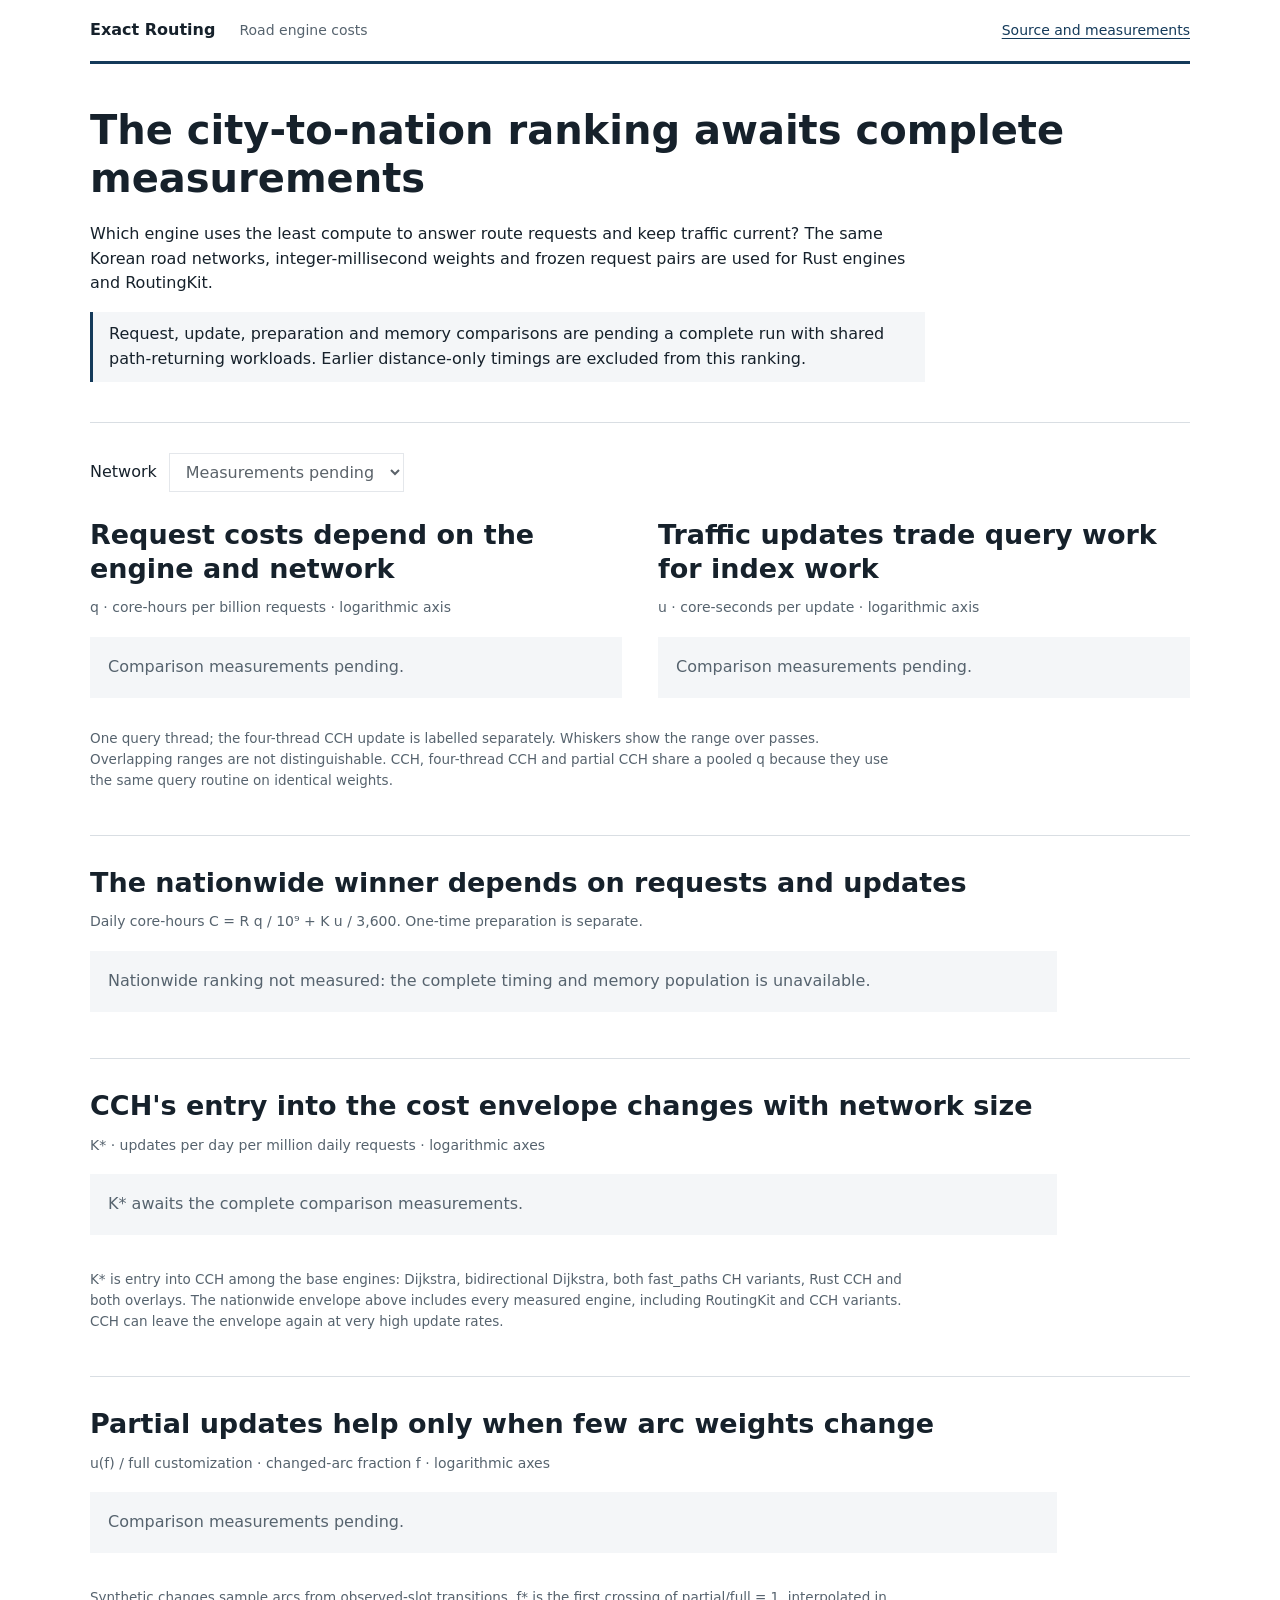
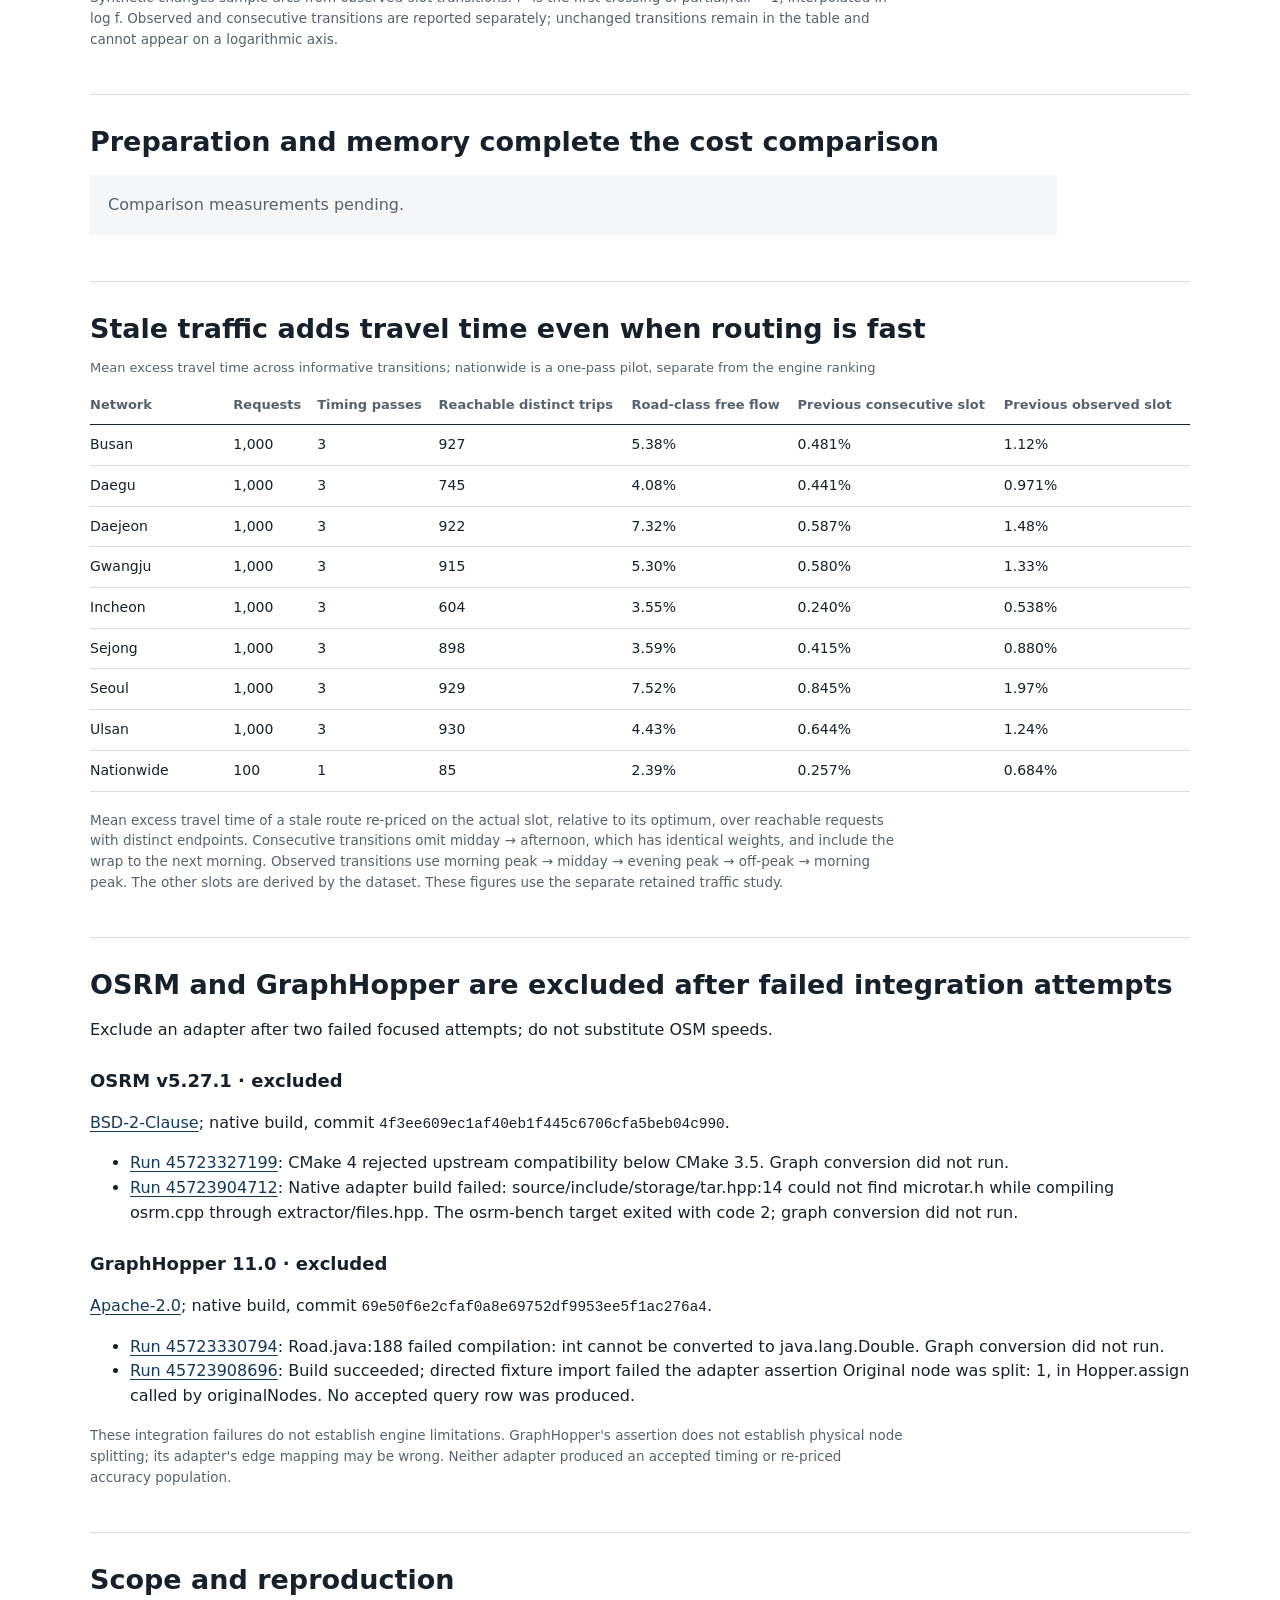
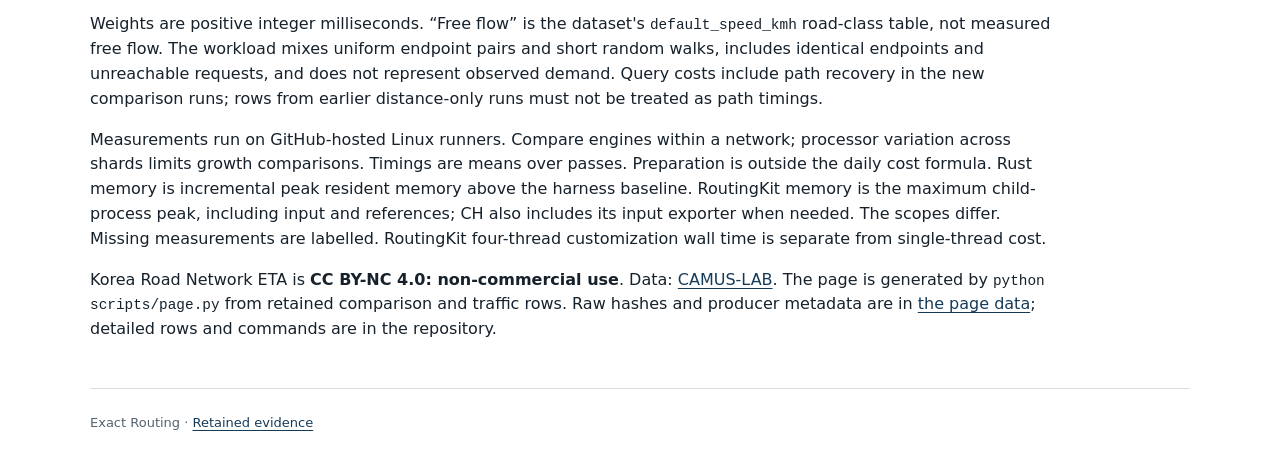
==== commit 5fdf9525: "Retain nationwide traffic pilot and remove superseded cost tables" ====
--- a/site/index.html
+++ b/site/index.html
@@ -50,7 +50,7 @@
 <section><h2>OSRM and GraphHopper are excluded after failed integration attempts</h2><div id="exclusions"></div></section>
 <section class="method"><h2>Scope and reproduction</h2>
   <p>Weights are positive integer milliseconds. “Free flow” is the dataset's <code>default_speed_kmh</code> road-class table, not measured free flow. The workload mixes uniform endpoint pairs and short random walks, includes identical endpoints and unreachable requests, and does not represent observed demand. Query costs include path recovery in the new comparison runs; rows from earlier distance-only runs must not be treated as path timings.</p>
-  <p>Measurements run on GitHub-hosted Linux runners. Compare engines within a network; processor variation across shards limits growth comparisons. Timings are means over passes. Preparation is outside the daily cost formula. Rust memory is incremental peak resident memory above the harness baseline. RoutingKit memory is whole-process peak resident memory, including its input and references; the two scopes are labelled and are not directly comparable. Missing measurements are labelled. RoutingKit four-thread customization wall time is separate from single-thread cost.</p>
+  <p>Measurements run on GitHub-hosted Linux runners. Compare engines within a network; processor variation across shards limits growth comparisons. Timings are means over passes. Preparation is outside the daily cost formula. Rust memory is incremental peak resident memory above the harness baseline. RoutingKit memory is the maximum child-process peak, including input and references; CH also includes its input exporter when needed. The scopes differ. Missing measurements are labelled. RoutingKit four-thread customization wall time is separate from single-thread cost.</p>
   <p>Korea Road Network ETA is <strong>CC BY-NC 4.0: non-commercial use</strong>. Data: <a href="https://huggingface.co/datasets/CAMUS-LAB/data-road_network_eta">CAMUS-LAB</a>. The page is generated by <code>python scripts/page.py</code> from retained comparison and traffic rows. Raw hashes and producer metadata are in <a href="data.js">the page data</a>; detailed rows and commands are in the repository.</p>
 </section>
 </main>
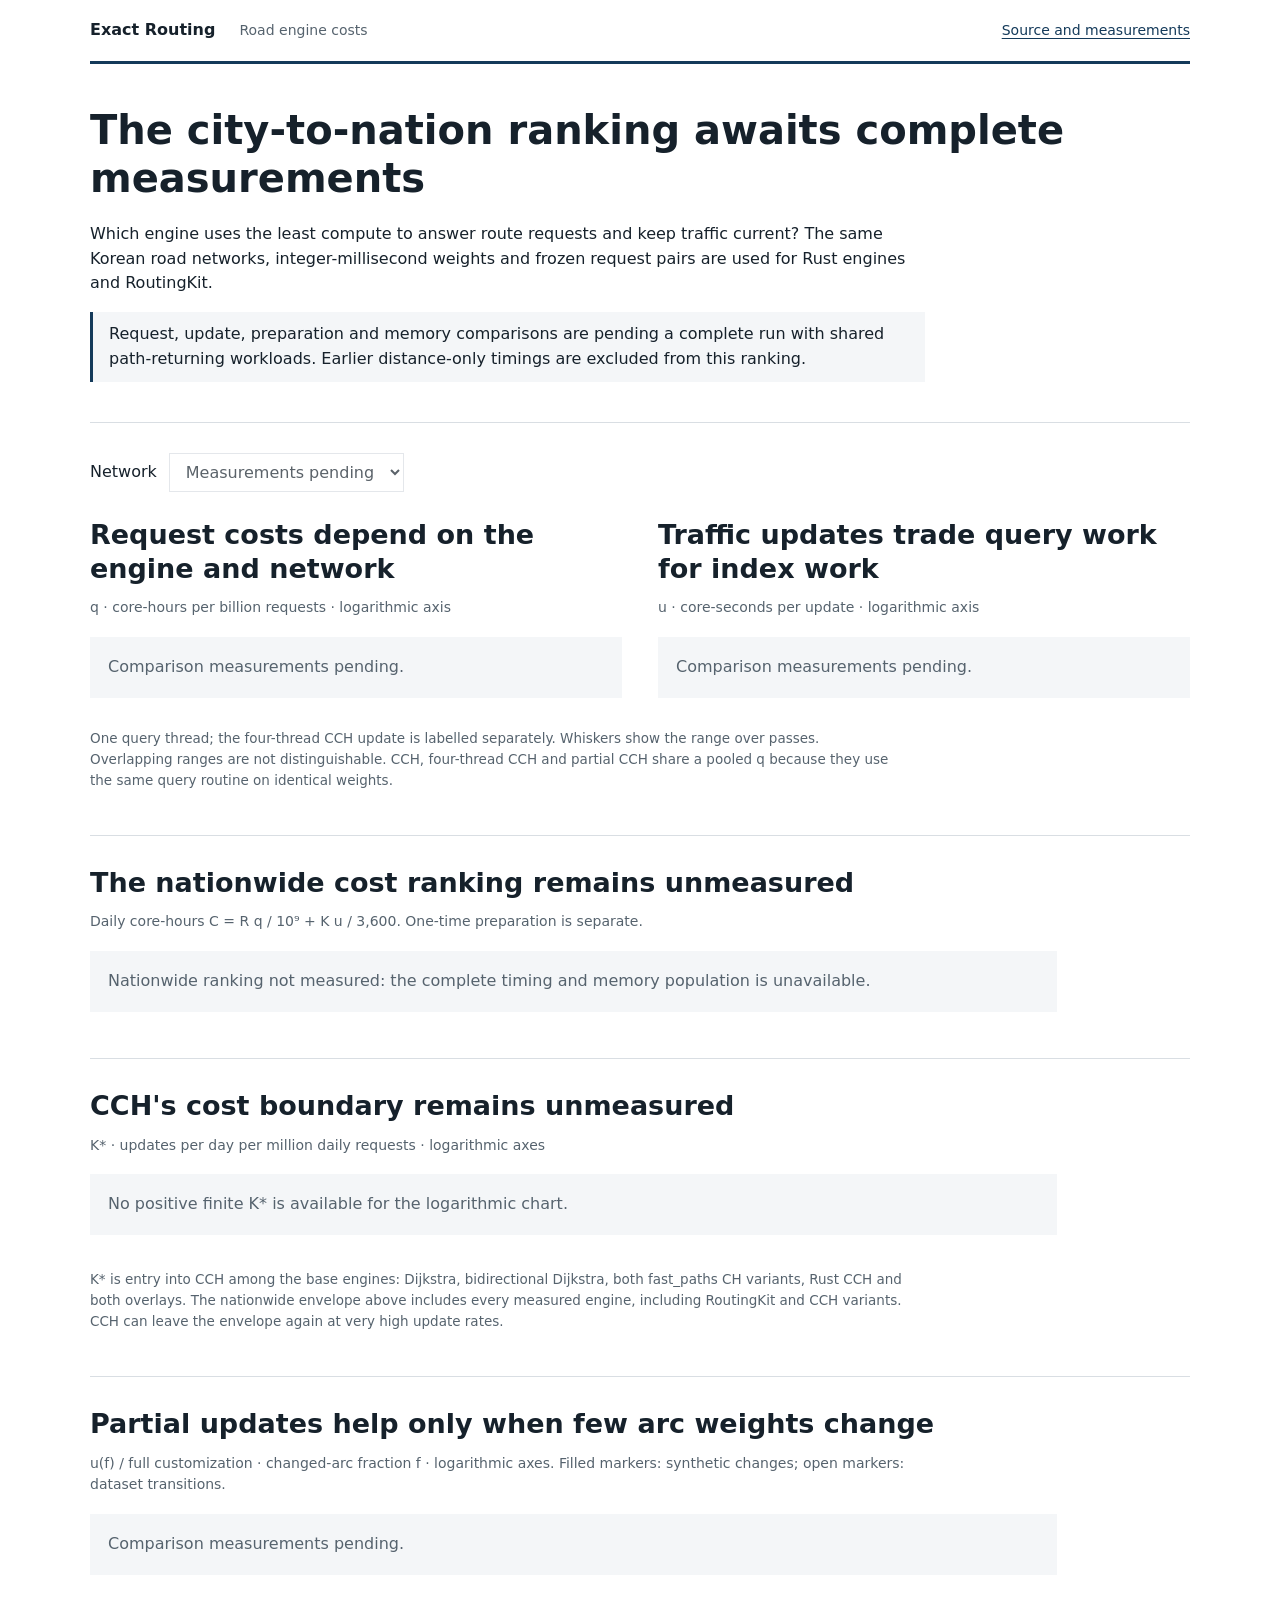
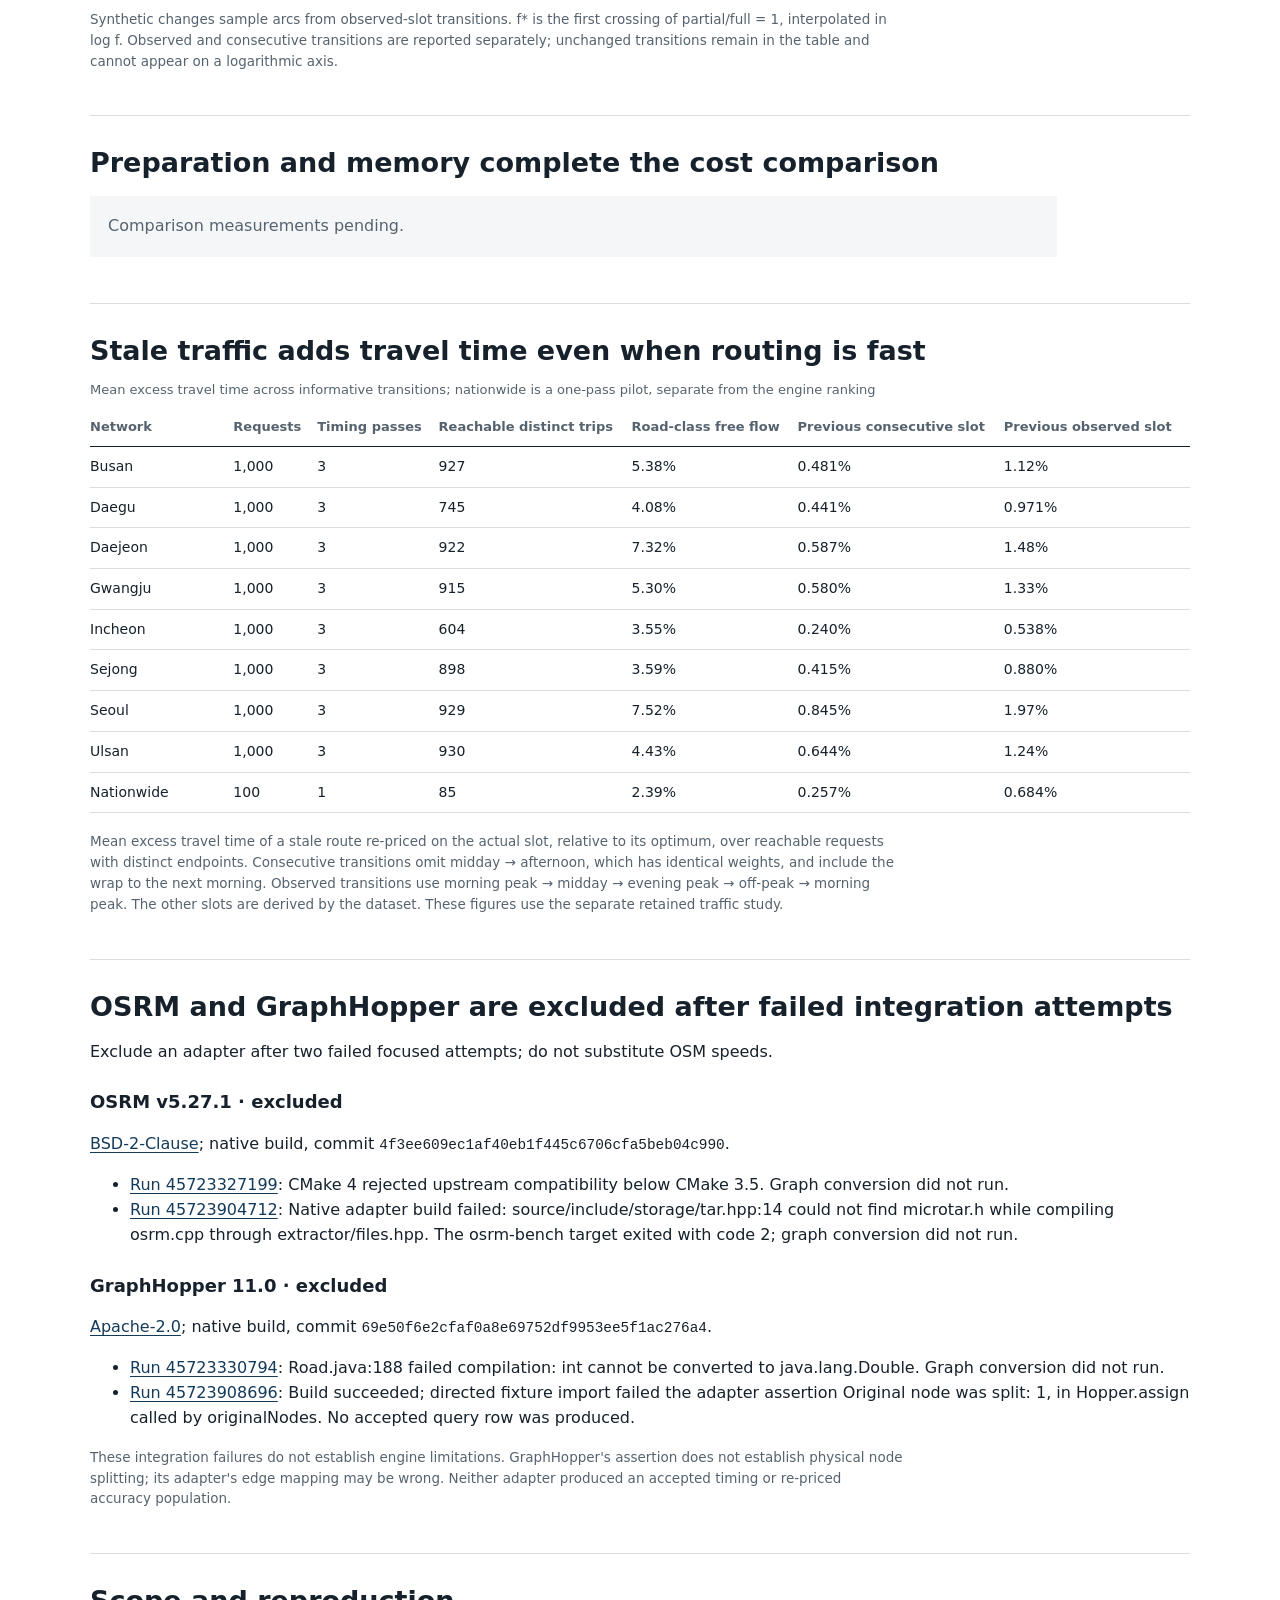
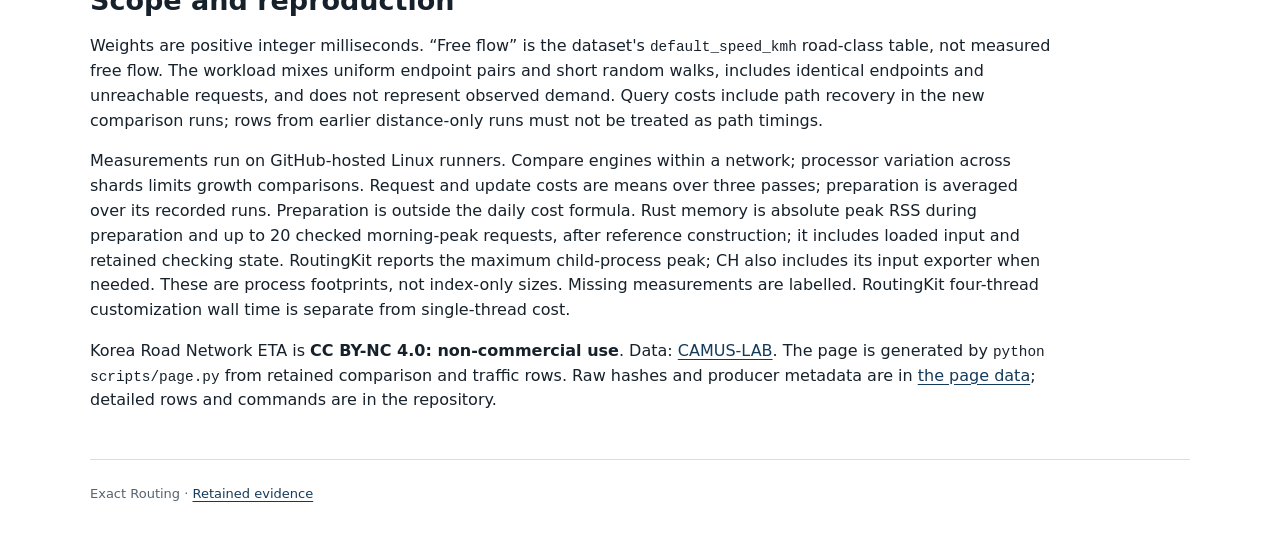
==== commit 8ce49e5d: "Shard nationwide memory by engine and report measured process footprints" ====
--- a/site/index.html
+++ b/site/index.html
@@ -32,14 +32,14 @@
   <div id="nation-chart" class="chart"></div><div id="nation-boundaries"></div>
 </section>
 <section>
-  <h2>CCH's entry into the cost envelope changes with network size</h2>
+  <h2 id="k-title">CCH's cost boundary awaits comparison measurements</h2>
   <p class="unit">K* · updates per day per million daily requests · logarithmic axes</p>
   <div id="k-chart" class="chart"></div><div id="k-table" class="scroll"></div>
   <p class="note">K* is entry into CCH among the base engines: Dijkstra, bidirectional Dijkstra, both fast_paths CH variants, Rust CCH and both overlays. The nationwide envelope above includes every measured engine, including RoutingKit and CCH variants. CCH can leave the envelope again at very high update rates.</p>
 </section>
 <section>
   <h2 id="partial-title">Partial updates help only when few arc weights change</h2>
-  <p class="unit">u(f) / full customization · changed-arc fraction f · logarithmic axes</p>
+  <p class="unit">u(f) / full customization · changed-arc fraction f · logarithmic axes. Filled markers: synthetic changes; open markers: dataset transitions.</p>
   <div id="partial-chart" class="chart"></div><div id="partial-table" class="scroll"></div>
   <p class="note">Synthetic changes sample arcs from observed-slot transitions. f* is the first crossing of partial/full = 1, interpolated in log f. Observed and consecutive transitions are reported separately; unchanged transitions remain in the table and cannot appear on a logarithmic axis.</p>
 </section>
@@ -50,7 +50,7 @@
 <section><h2>OSRM and GraphHopper are excluded after failed integration attempts</h2><div id="exclusions"></div></section>
 <section class="method"><h2>Scope and reproduction</h2>
   <p>Weights are positive integer milliseconds. “Free flow” is the dataset's <code>default_speed_kmh</code> road-class table, not measured free flow. The workload mixes uniform endpoint pairs and short random walks, includes identical endpoints and unreachable requests, and does not represent observed demand. Query costs include path recovery in the new comparison runs; rows from earlier distance-only runs must not be treated as path timings.</p>
-  <p>Measurements run on GitHub-hosted Linux runners. Compare engines within a network; processor variation across shards limits growth comparisons. Timings are means over passes. Preparation is outside the daily cost formula. Rust memory is incremental peak resident memory above the harness baseline. RoutingKit memory is the maximum child-process peak, including input and references; CH also includes its input exporter when needed. The scopes differ. Missing measurements are labelled. RoutingKit four-thread customization wall time is separate from single-thread cost.</p>
+  <p>Measurements run on GitHub-hosted Linux runners. Compare engines within a network; processor variation across shards limits growth comparisons. Request and update costs are means over three passes; preparation is averaged over its recorded runs. Preparation is outside the daily cost formula. Rust memory is absolute peak RSS during preparation and up to 20 checked morning-peak requests, after reference construction; it includes loaded input and retained checking state. RoutingKit reports the maximum child-process peak; CH also includes its input exporter when needed. These are process footprints, not index-only sizes. Missing measurements are labelled. RoutingKit four-thread customization wall time is separate from single-thread cost.</p>
   <p>Korea Road Network ETA is <strong>CC BY-NC 4.0: non-commercial use</strong>. Data: <a href="https://huggingface.co/datasets/CAMUS-LAB/data-road_network_eta">CAMUS-LAB</a>. The page is generated by <code>python scripts/page.py</code> from retained comparison and traffic rows. Raw hashes and producer metadata are in <a href="data.js">the page data</a>; detailed rows and commands are in the repository.</p>
 </section>
 </main>
--- a/site/style.css
+++ b/site/style.css
@@ -4,7 +4,7 @@
 body { margin:0; background:var(--bg); color:var(--ink); font:16px/1.55 "Segoe UI",system-ui,sans-serif; }
 .wrap { width:min(1100px,100% - 32px); margin-inline:auto; }
 a { color:var(--accent); text-underline-offset:3px; overflow-wrap:anywhere; }
-a:focus-visible,select:focus-visible { outline:2px solid var(--accent); outline-offset:3px; }
+a:focus-visible,select:focus-visible,summary:focus-visible { outline:2px solid var(--accent); outline-offset:3px; }
 .skip { position:absolute; left:-999px; }.skip:focus { left:12px; top:12px; background:var(--bg); padding:8px; z-index:2; }
 .mast { display:flex; flex-wrap:wrap; gap:8px 24px; align-items:baseline; padding:18px 0; border-bottom:3px solid var(--accent); font-size:14px; }
 .mast a:first-child { font-weight:700; color:var(--ink); text-decoration:none; font-size:16px; }.mast a:last-child { margin-left:auto; }
@@ -29,6 +29,9 @@
 th { color:var(--muted); font-size:13px; text-align:left; border-bottom:1px solid var(--ink); }
 th,td { padding:9px 14px 9px 0; vertical-align:top; }td { border-bottom:1px solid var(--rule); }td:first-child { min-width:140px; }
 .engine-table td:not(:first-child) { white-space:nowrap; }.engine-table { min-width:820px; }
+#engine-tables details { border-top:1px solid var(--rule); padding:12px 0; }
+#engine-tables summary { cursor:pointer; font-size:18px; font-weight:600; color:var(--accent); }
+#engine-tables details[open] summary { margin-bottom:14px; }
 code { font:0.9em ui-monospace,Consolas,monospace; overflow-wrap:anywhere; }p { max-width:95ch; }
 footer { padding:24px 0 36px; font-size:13px; }
 @media(max-width:800px) { .pair { grid-template-columns:1fr; gap:24px; }.pair h2 { min-height:0; } }
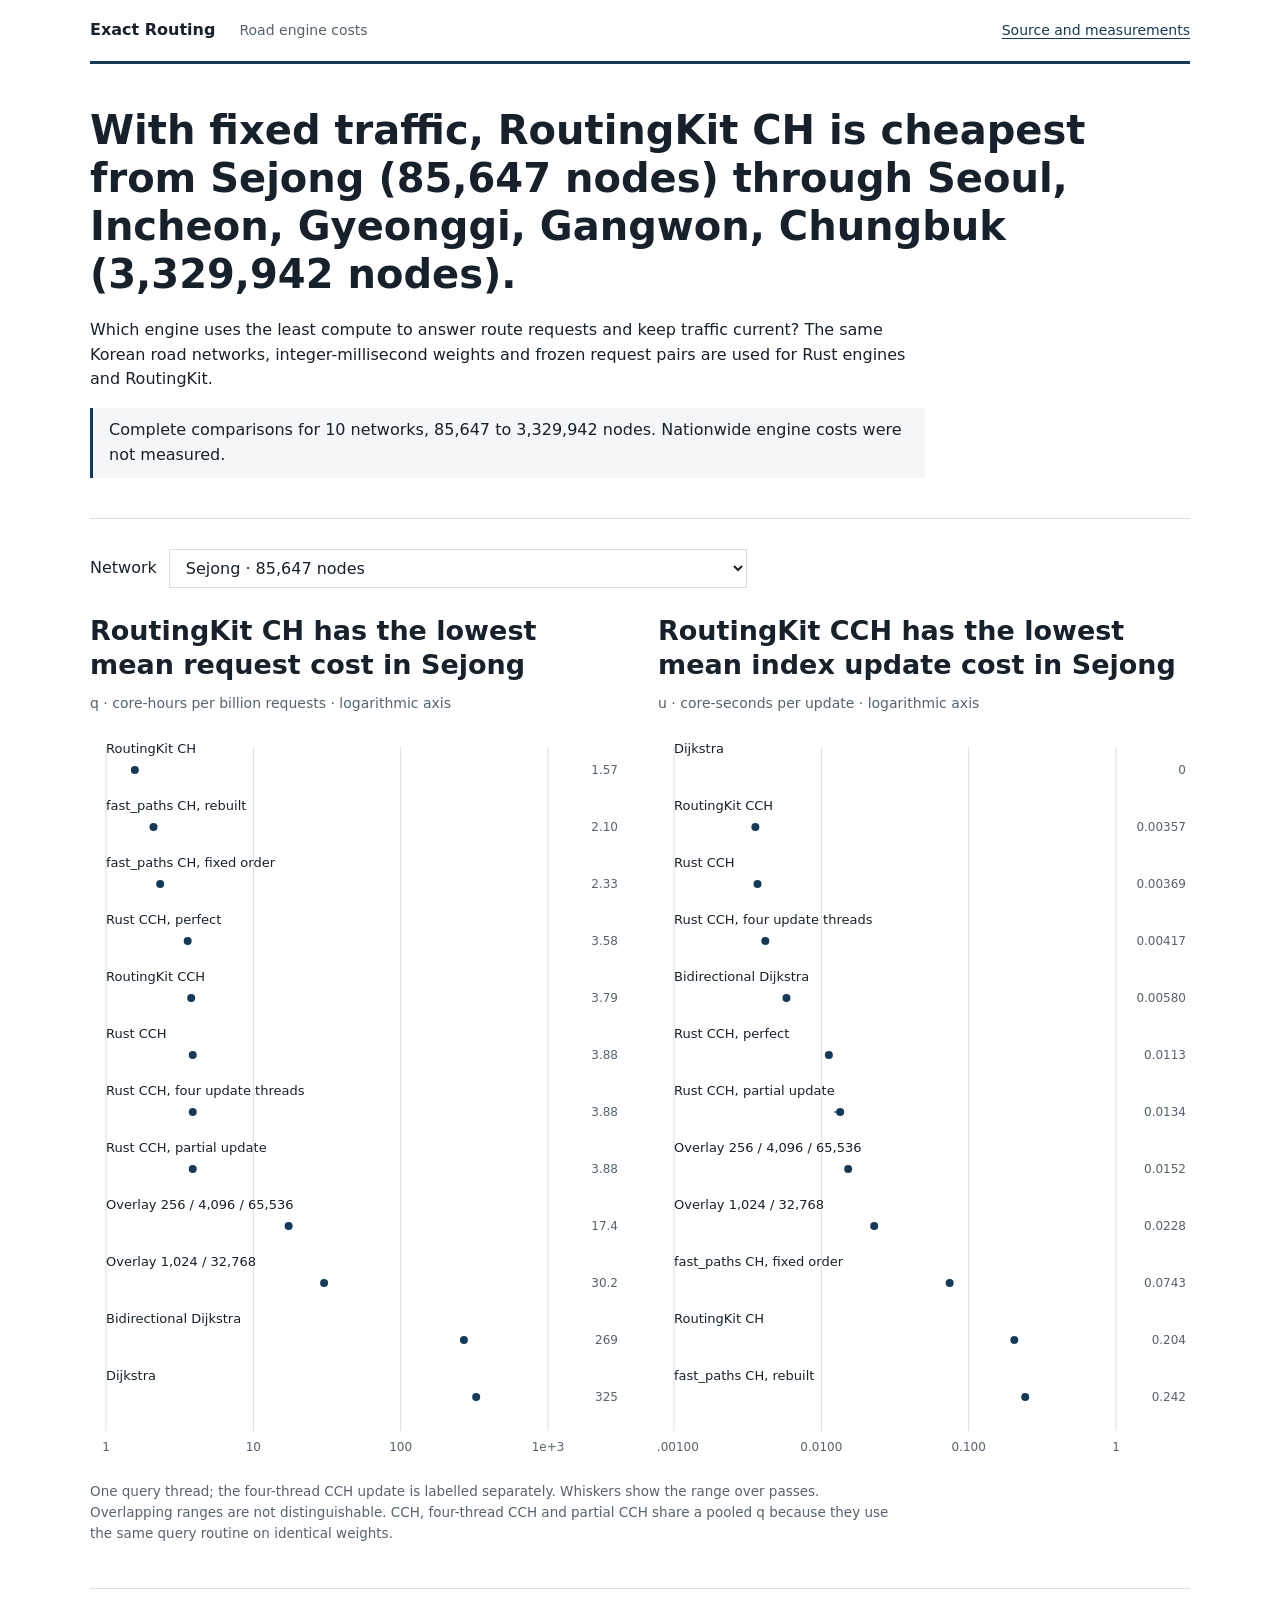
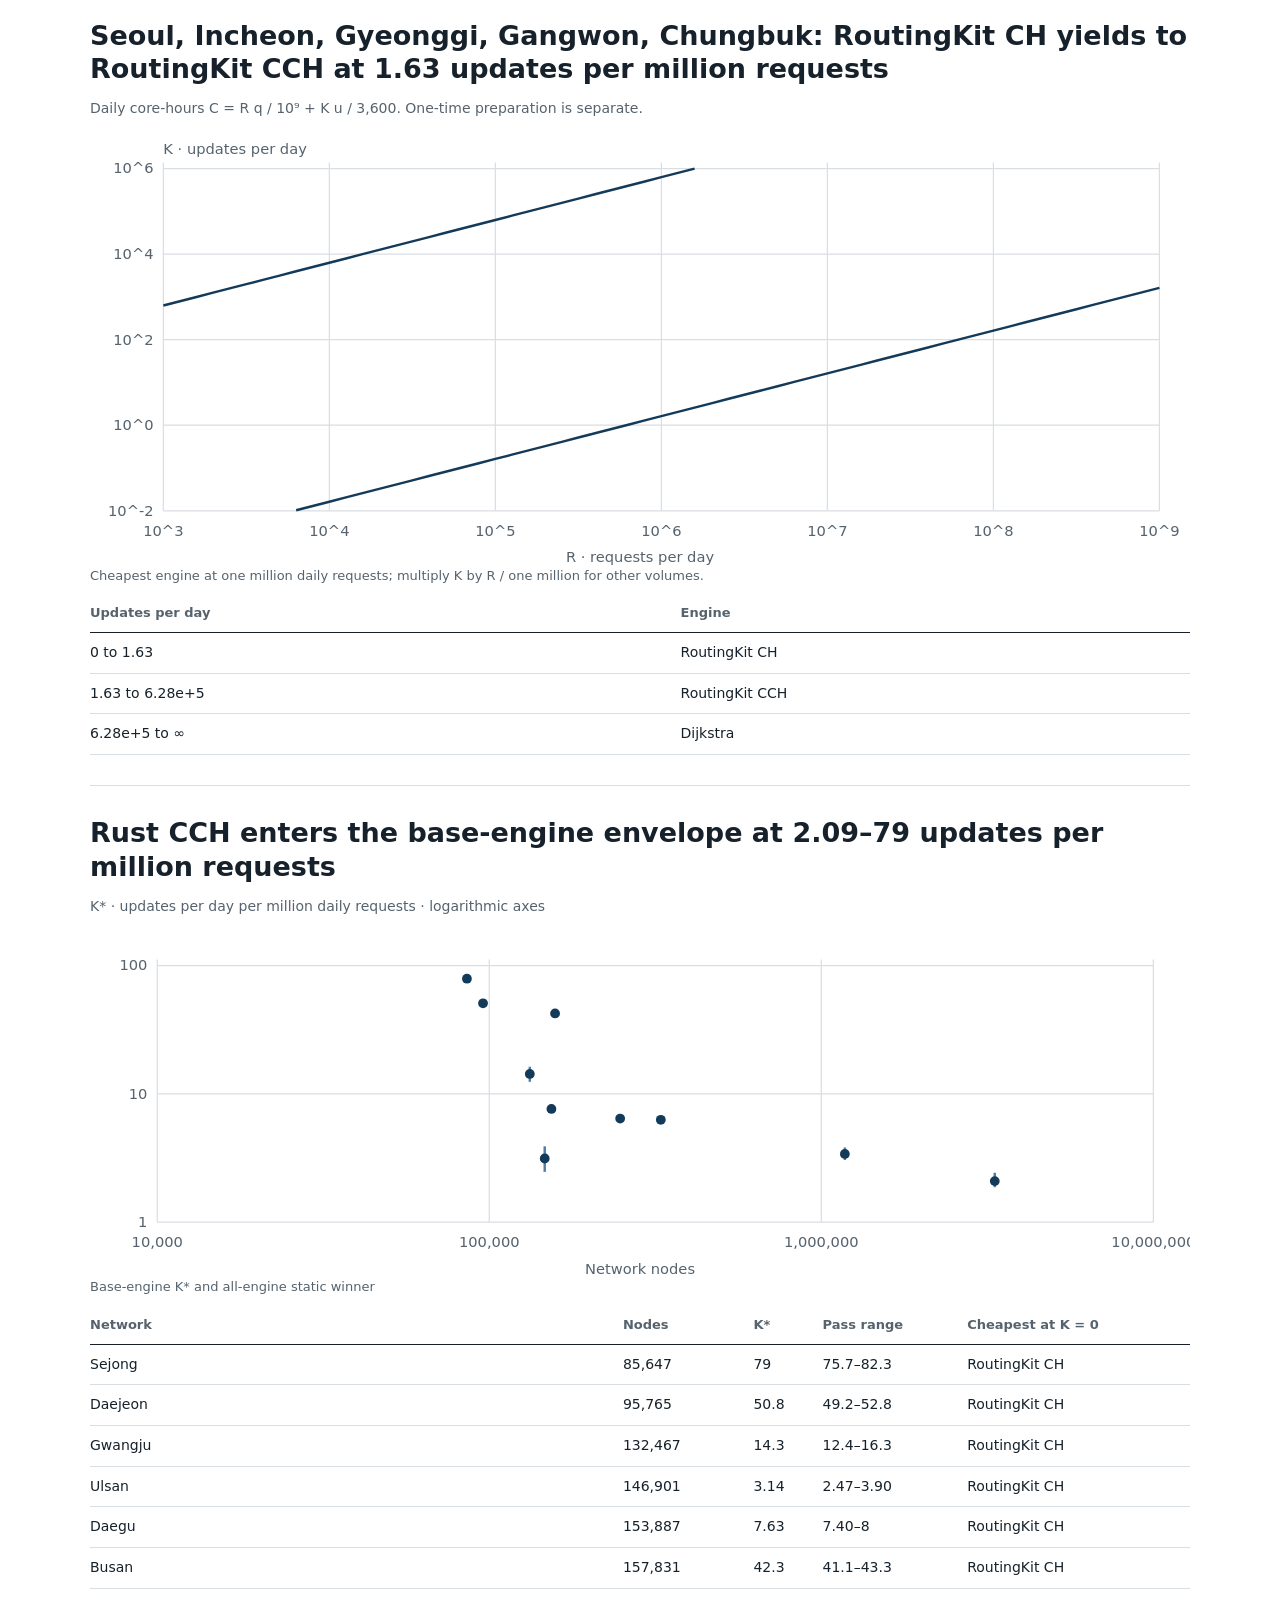
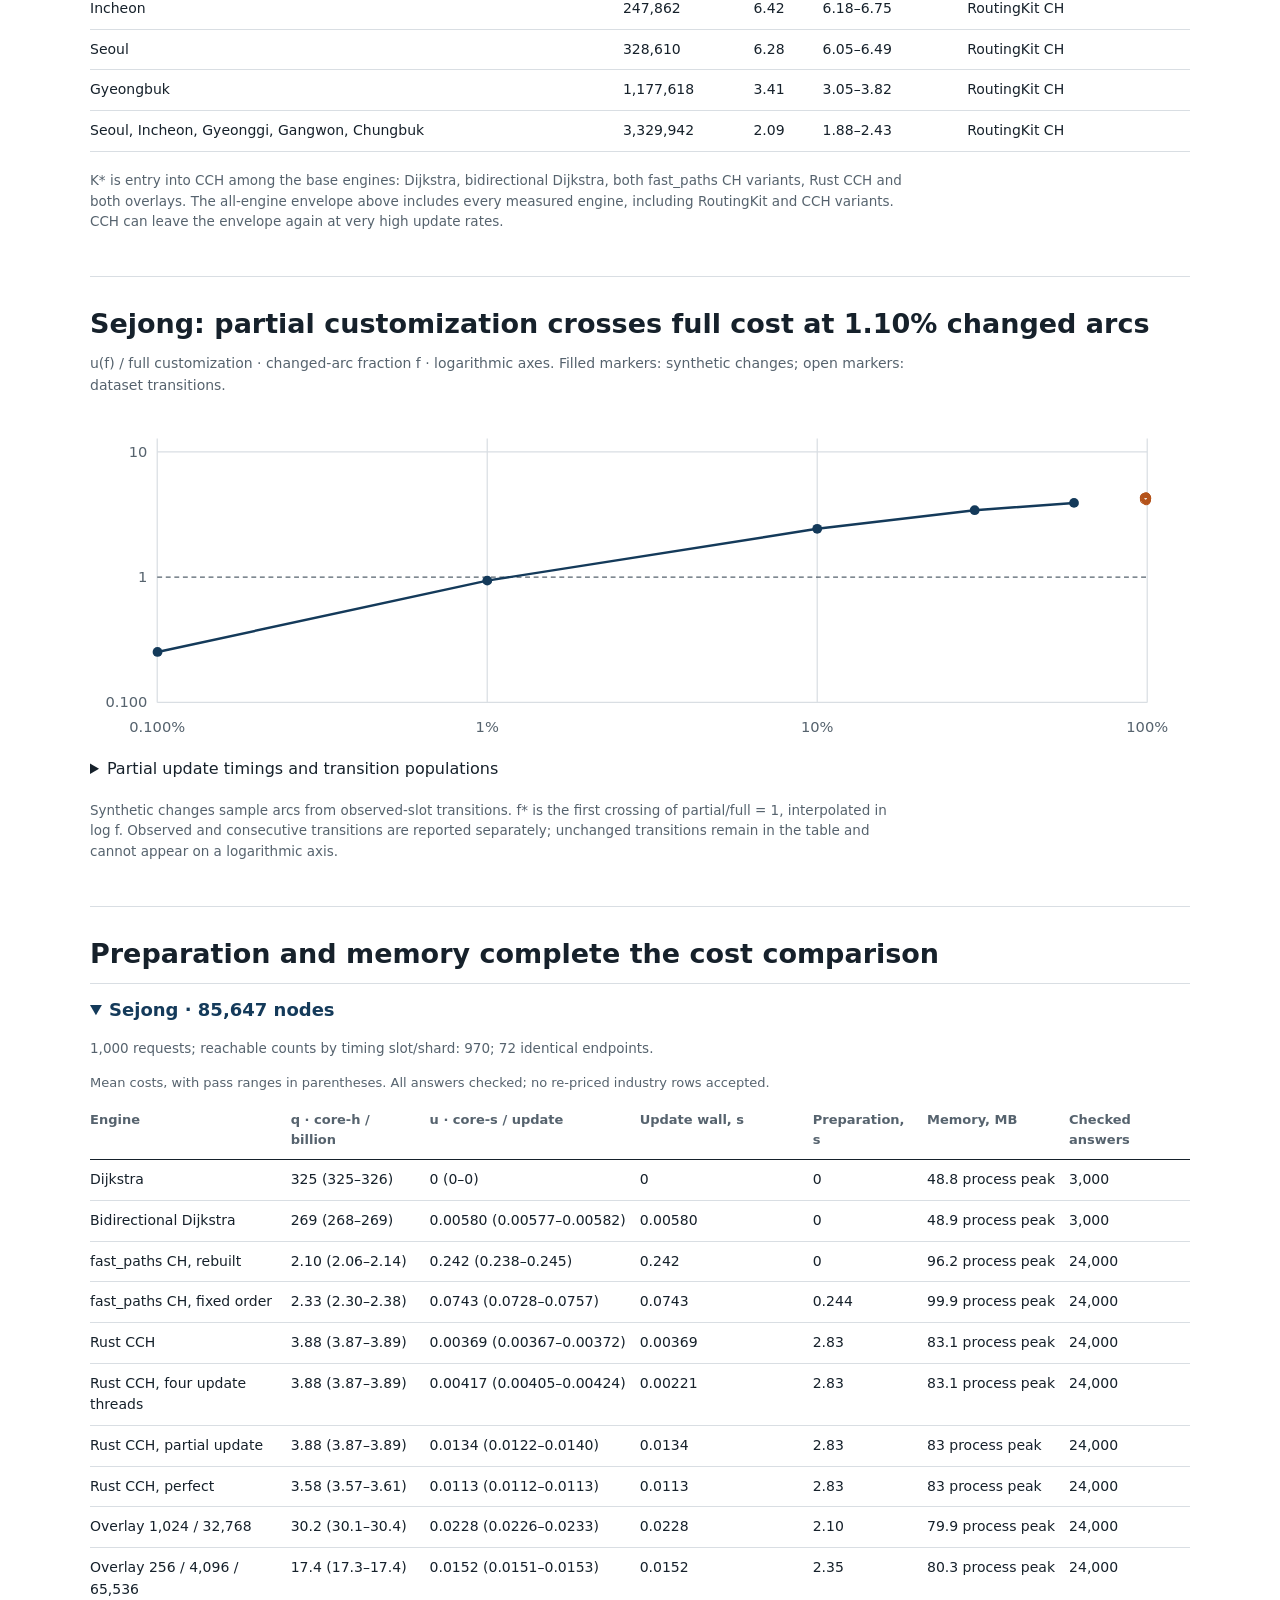
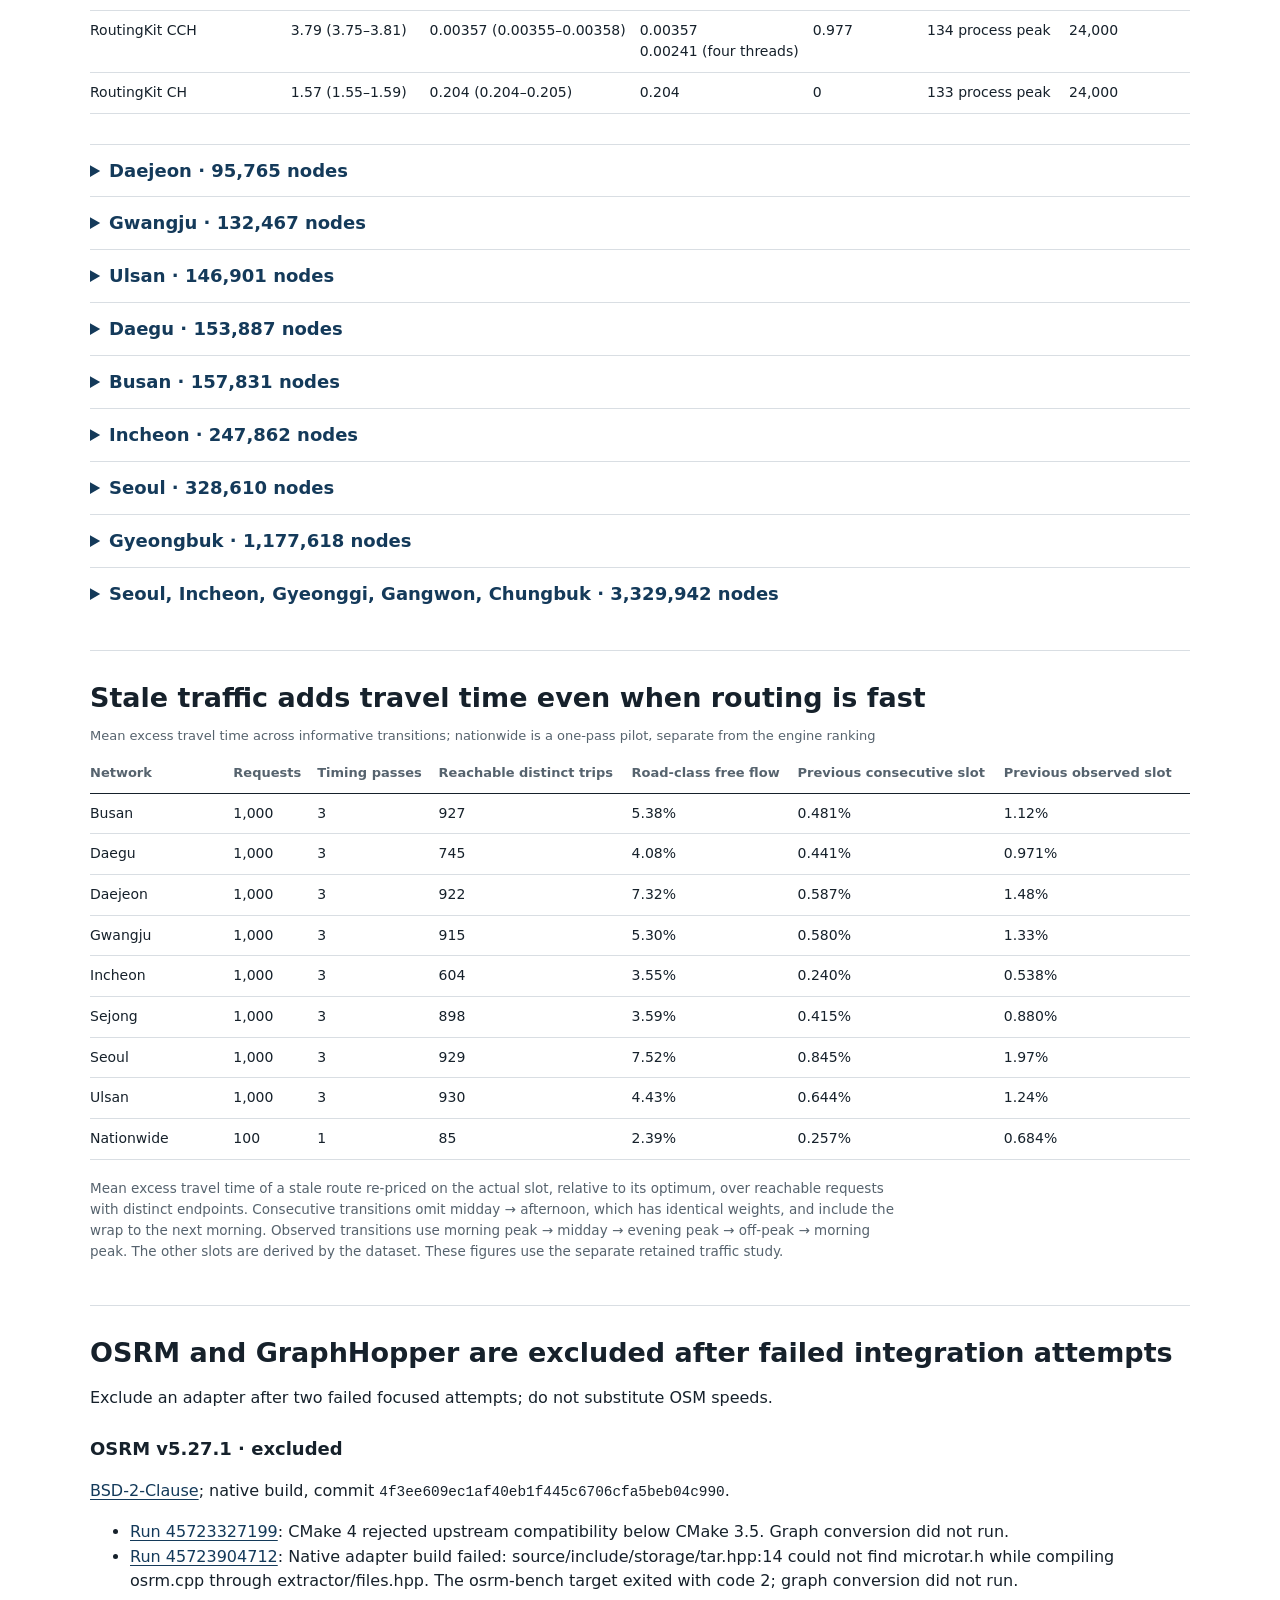
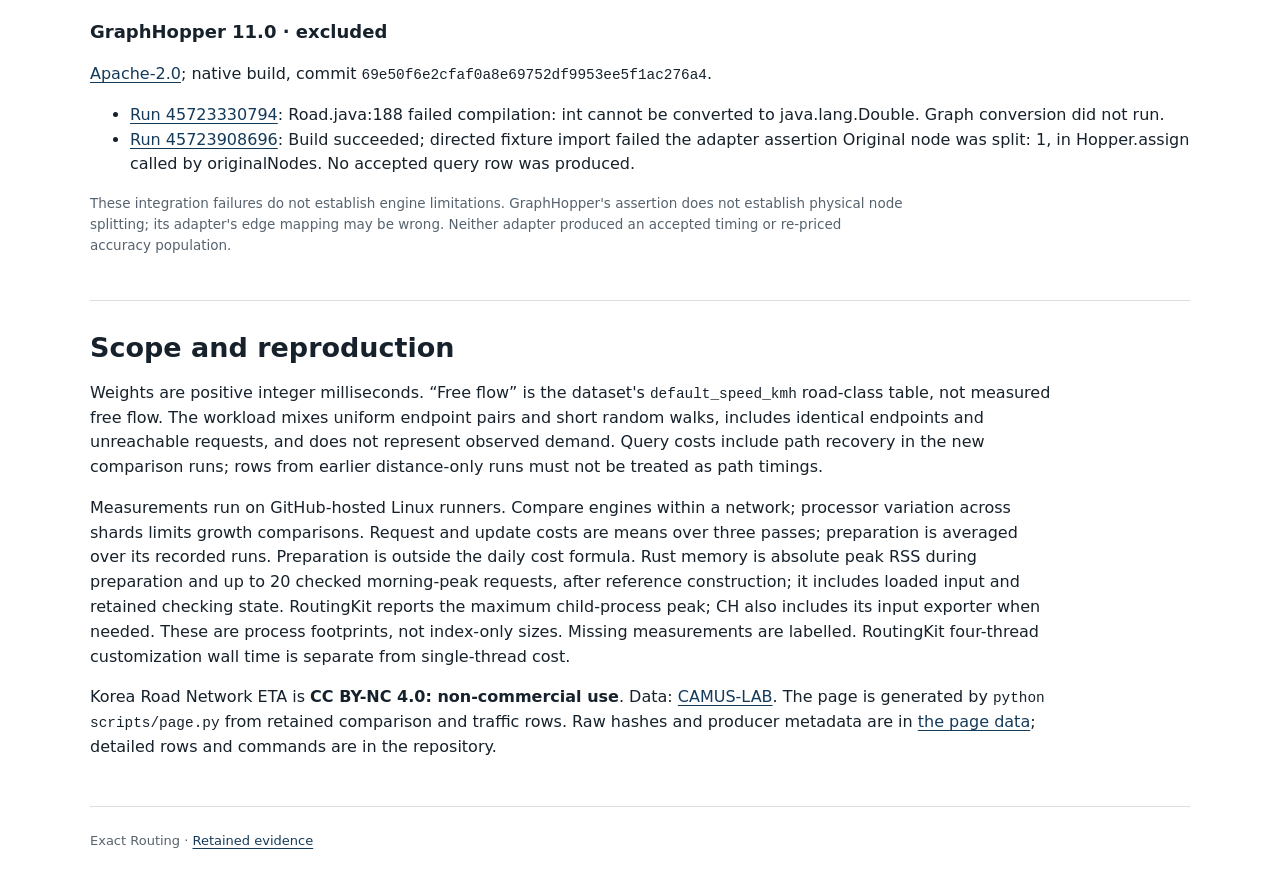
==== commit c4eab4b7: "Publish the ten-size engine comparison and drop the unmeasured nationwide size Rows come from scale " ====
--- a/site/index.html
+++ b/site/index.html
@@ -27,7 +27,7 @@
   <p class="note">One query thread; the four-thread CCH update is labelled separately. Whiskers show the range over passes. Overlapping ranges are not distinguishable. CCH, four-thread CCH and partial CCH share a pooled q because they use the same query routine on identical weights.</p>
 </section>
 <section>
-  <h2 id="nation-title">The nationwide winner depends on requests and updates</h2>
+  <h2 id="nation-title">The winner depends on requests and updates</h2>
   <p class="unit">Daily core-hours C = R q / 10⁹ + K u / 3,600. One-time preparation is separate.</p>
   <div id="nation-chart" class="chart"></div><div id="nation-boundaries"></div>
 </section>
@@ -35,7 +35,7 @@
   <h2 id="k-title">CCH's cost boundary awaits comparison measurements</h2>
   <p class="unit">K* · updates per day per million daily requests · logarithmic axes</p>
   <div id="k-chart" class="chart"></div><div id="k-table" class="scroll"></div>
-  <p class="note">K* is entry into CCH among the base engines: Dijkstra, bidirectional Dijkstra, both fast_paths CH variants, Rust CCH and both overlays. The nationwide envelope above includes every measured engine, including RoutingKit and CCH variants. CCH can leave the envelope again at very high update rates.</p>
+  <p class="note">K* is entry into CCH among the base engines: Dijkstra, bidirectional Dijkstra, both fast_paths CH variants, Rust CCH and both overlays. The all-engine envelope above includes every measured engine, including RoutingKit and CCH variants. CCH can leave the envelope again at very high update rates.</p>
 </section>
 <section>
   <h2 id="partial-title">Partial updates help only when few arc weights change</h2>
